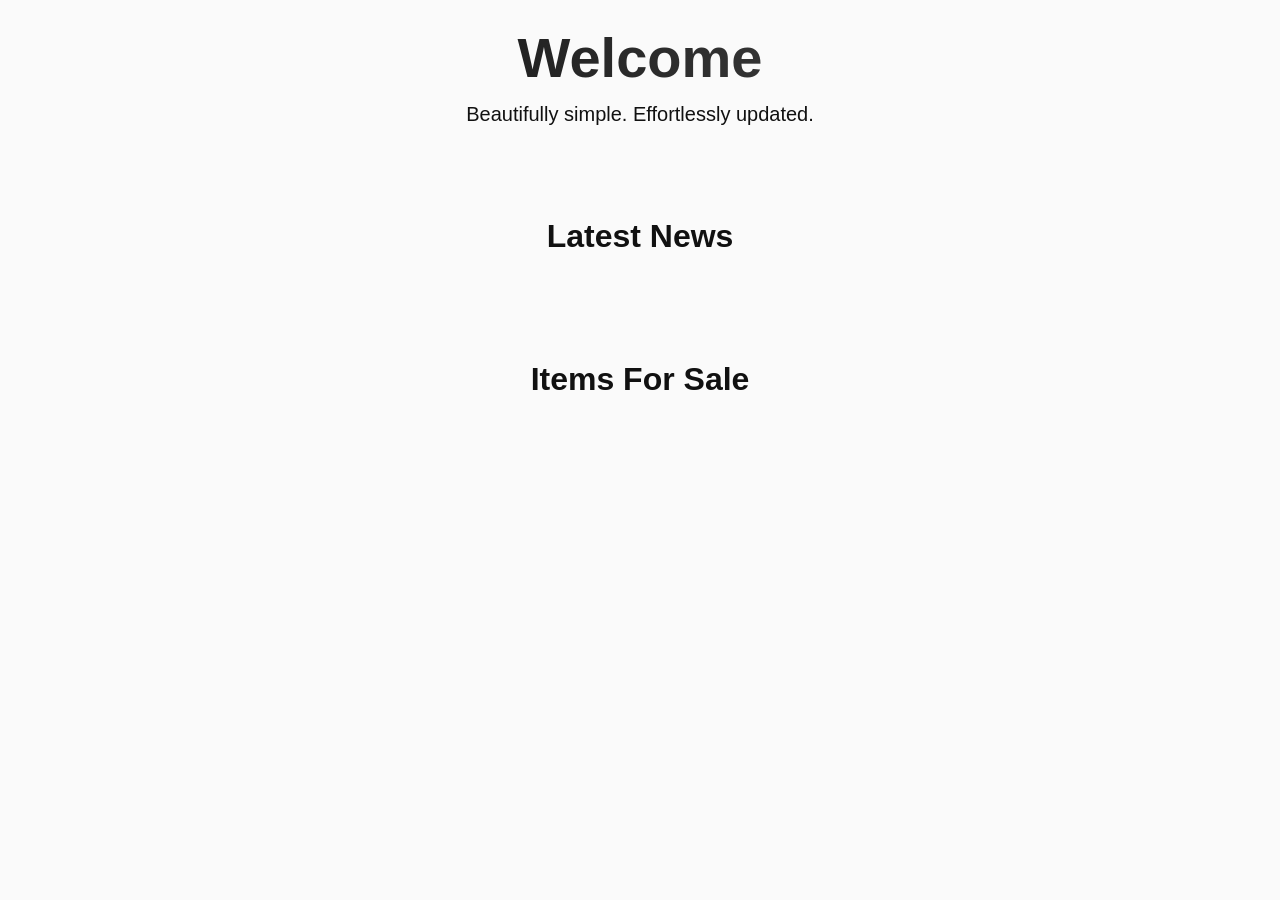
==== index.html @ d548ea39 "Add files via upload" ====
<!DOCTYPE html>
<html lang="en">
<head>
  <meta charset="UTF-8">
  <meta name="viewport" content="width=device-width, initial-scale=1">
  <title>Apple‑Esque Site</title>

  <link href="https://cdn.jsdelivr.net/npm/bootstrap@5.3.2/dist/css/bootstrap.min.css" rel="stylesheet">
  <link rel="stylesheet" href="assets/css/style.css">
</head>

<body>

<header class="py-4 text-center">
  <h1 class="gradient-text display-4 fw-bold">Welcome</h1>
  <p class="lead">Beautifully simple. Effortlessly updated.</p>
</header>

<section class="container py-5">
  <h2 class="section-title">Latest News</h2>
  <div id="news-container" class="row g-4"></div>
</section>

<section class="container py-5">
  <h2 class="section-title">Items For Sale</h2>
  <div id="sale-container" class="row g-4"></div>
</section>

<script src="assets/js/main.js"></script>
</body>
</html>
---- assets/css/style.css ----
@charset "utf-8";
/* CSS Document */

body {
  font-family: -apple-system, BlinkMacSystemFont, sans-serif;
  background: #fafafa;
  color: #111;
}

.gradient-text {
  background: linear-gradient(90deg, #000, #555);
  -webkit-background-clip: text;
  color: transparent;
}

.section-title {
  font-size: 2rem;
  font-weight: 600;
  margin-bottom: 2rem;
  text-align: center;
}

.card-apple {
  border-radius: 20px;
  background: #fff;
  padding: 1.5rem;
  box-shadow: 0 20px 40px rgba(0,0,0,0.05);
  transition: transform .3s ease;
}

.card-apple:hover {
  transform: translateY(-6px);
}
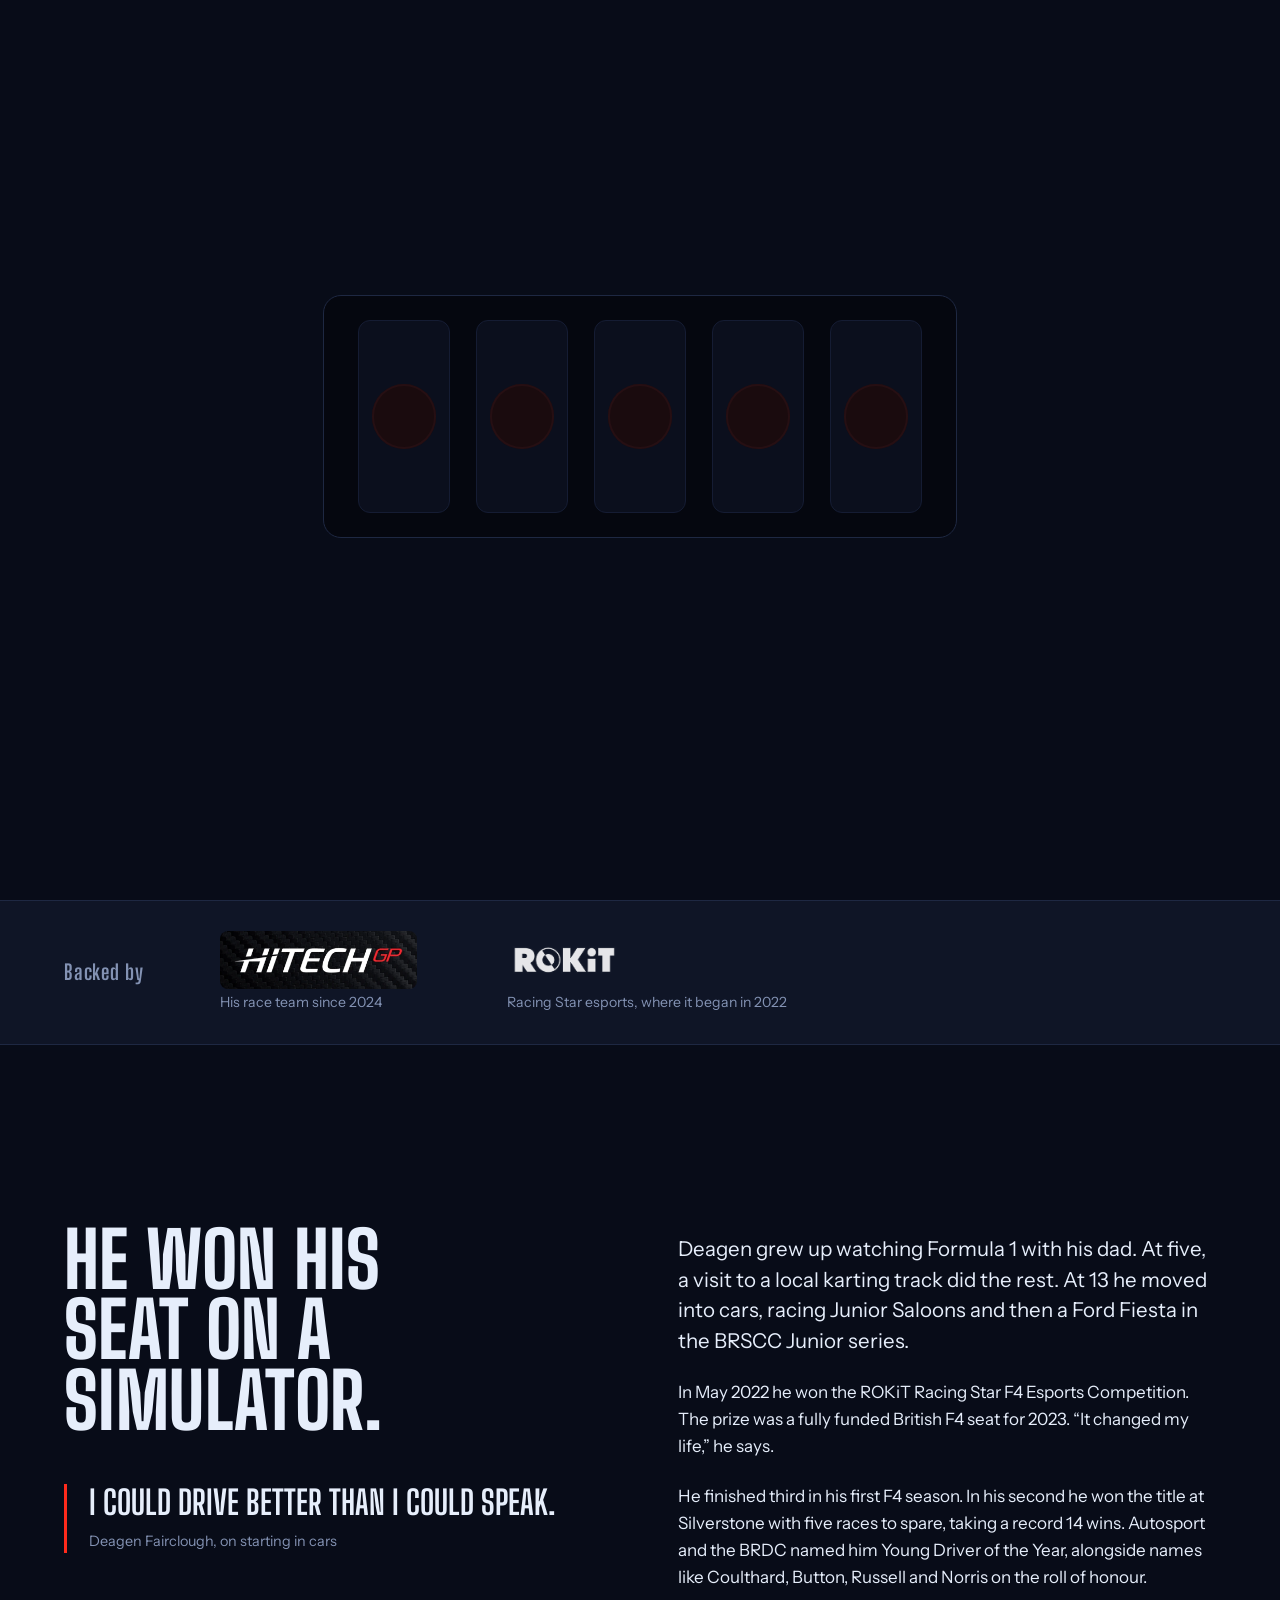
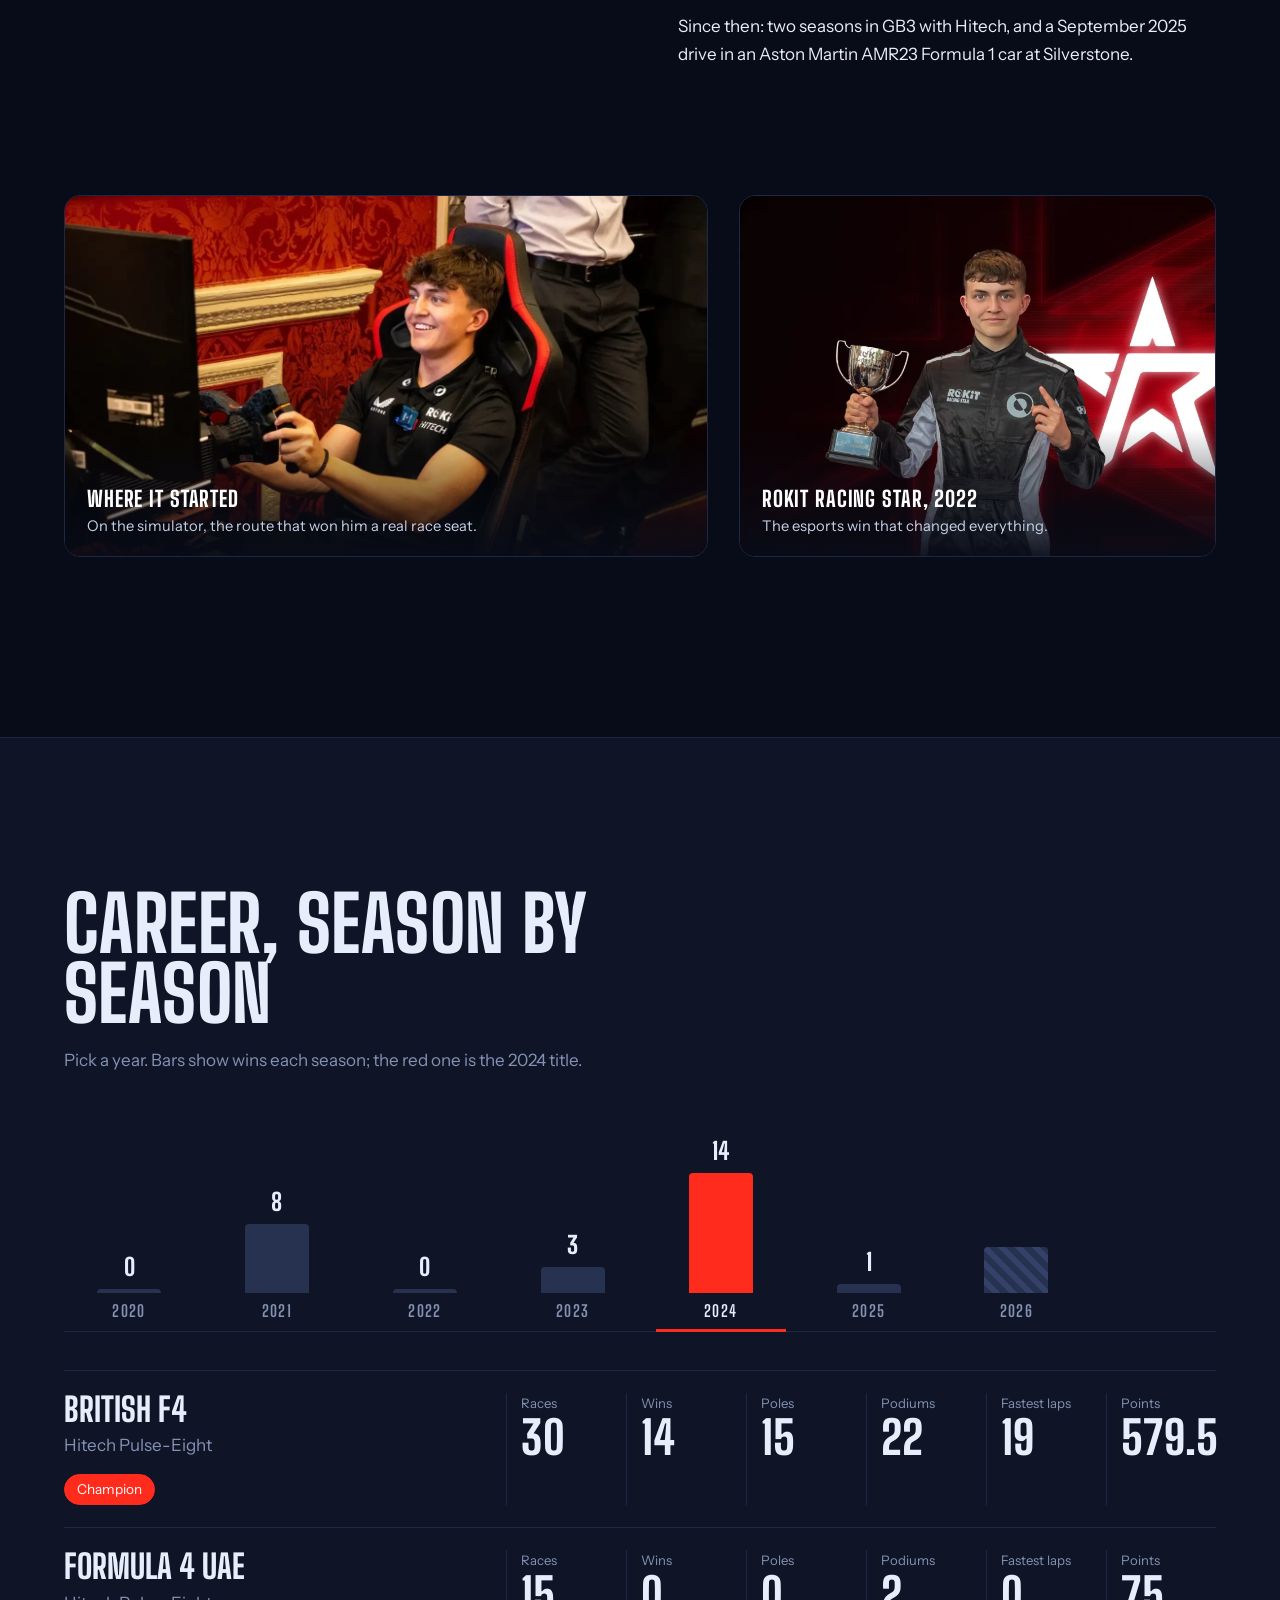
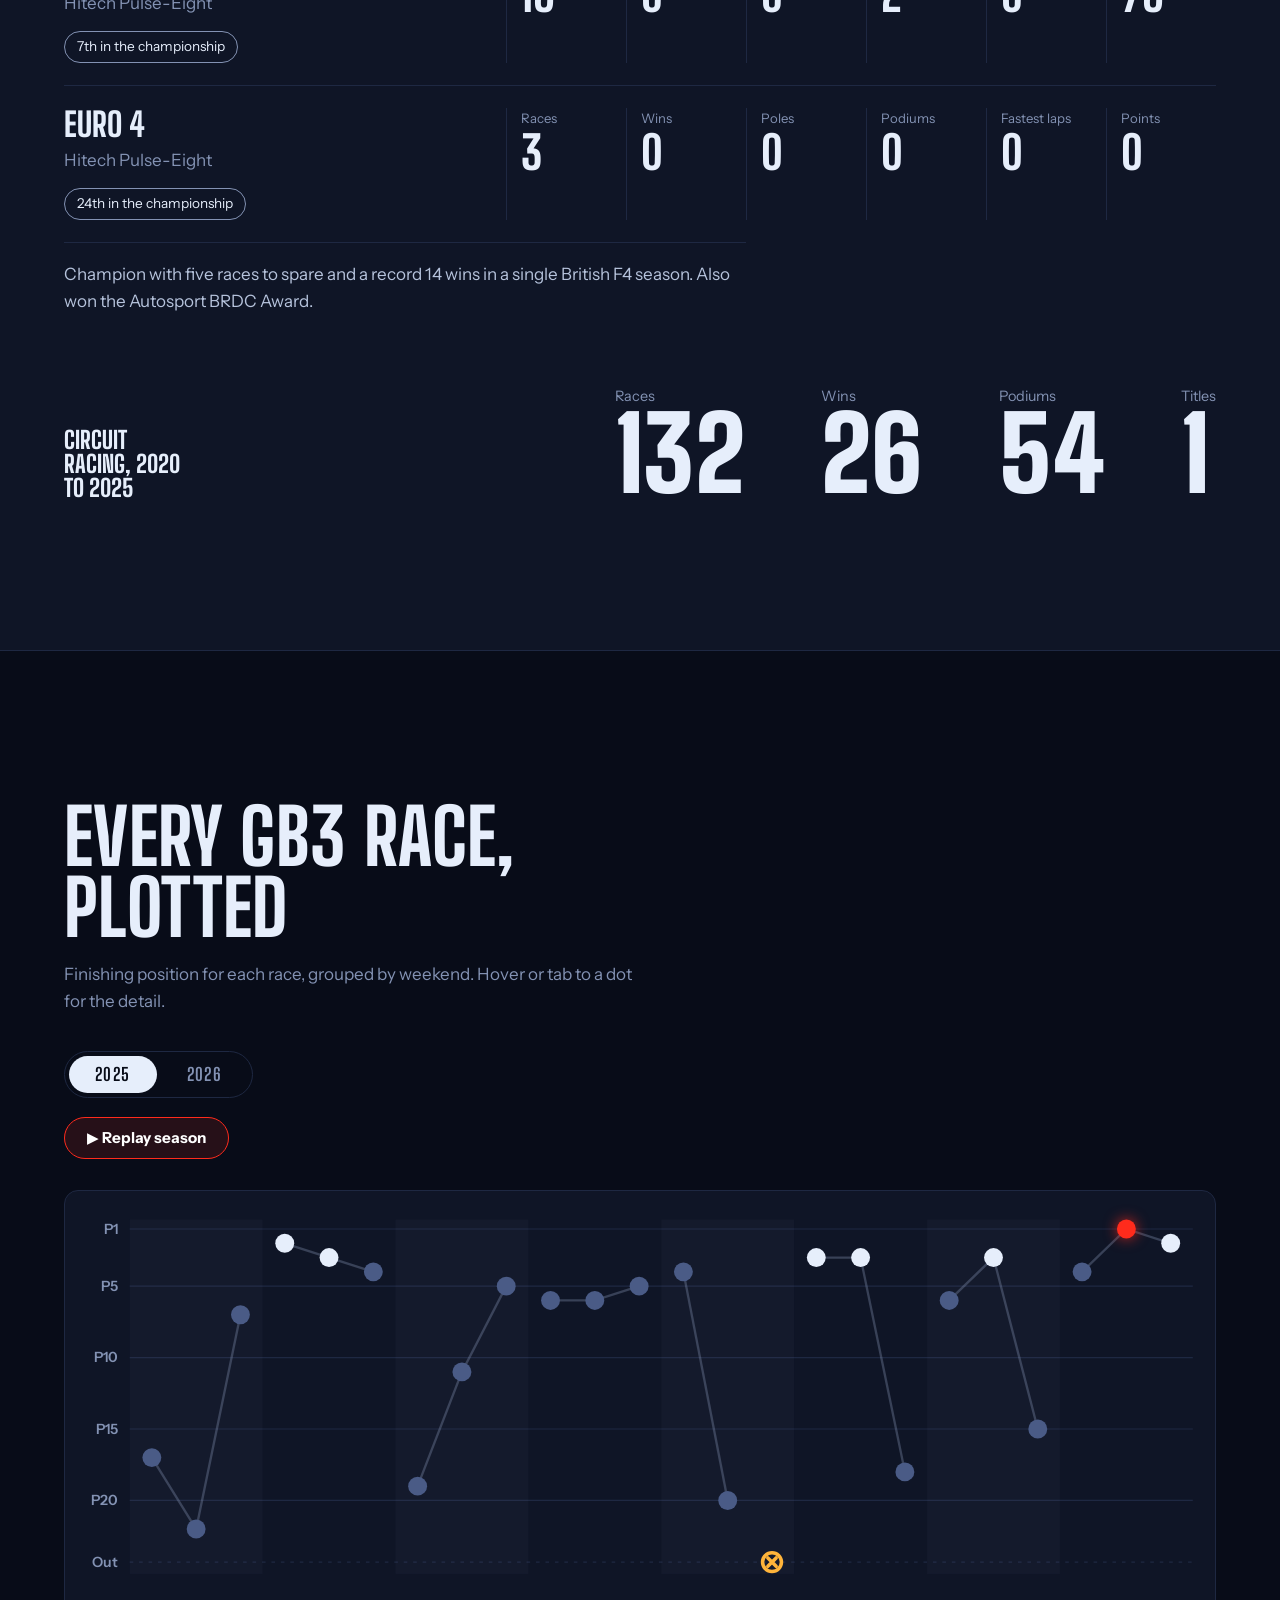
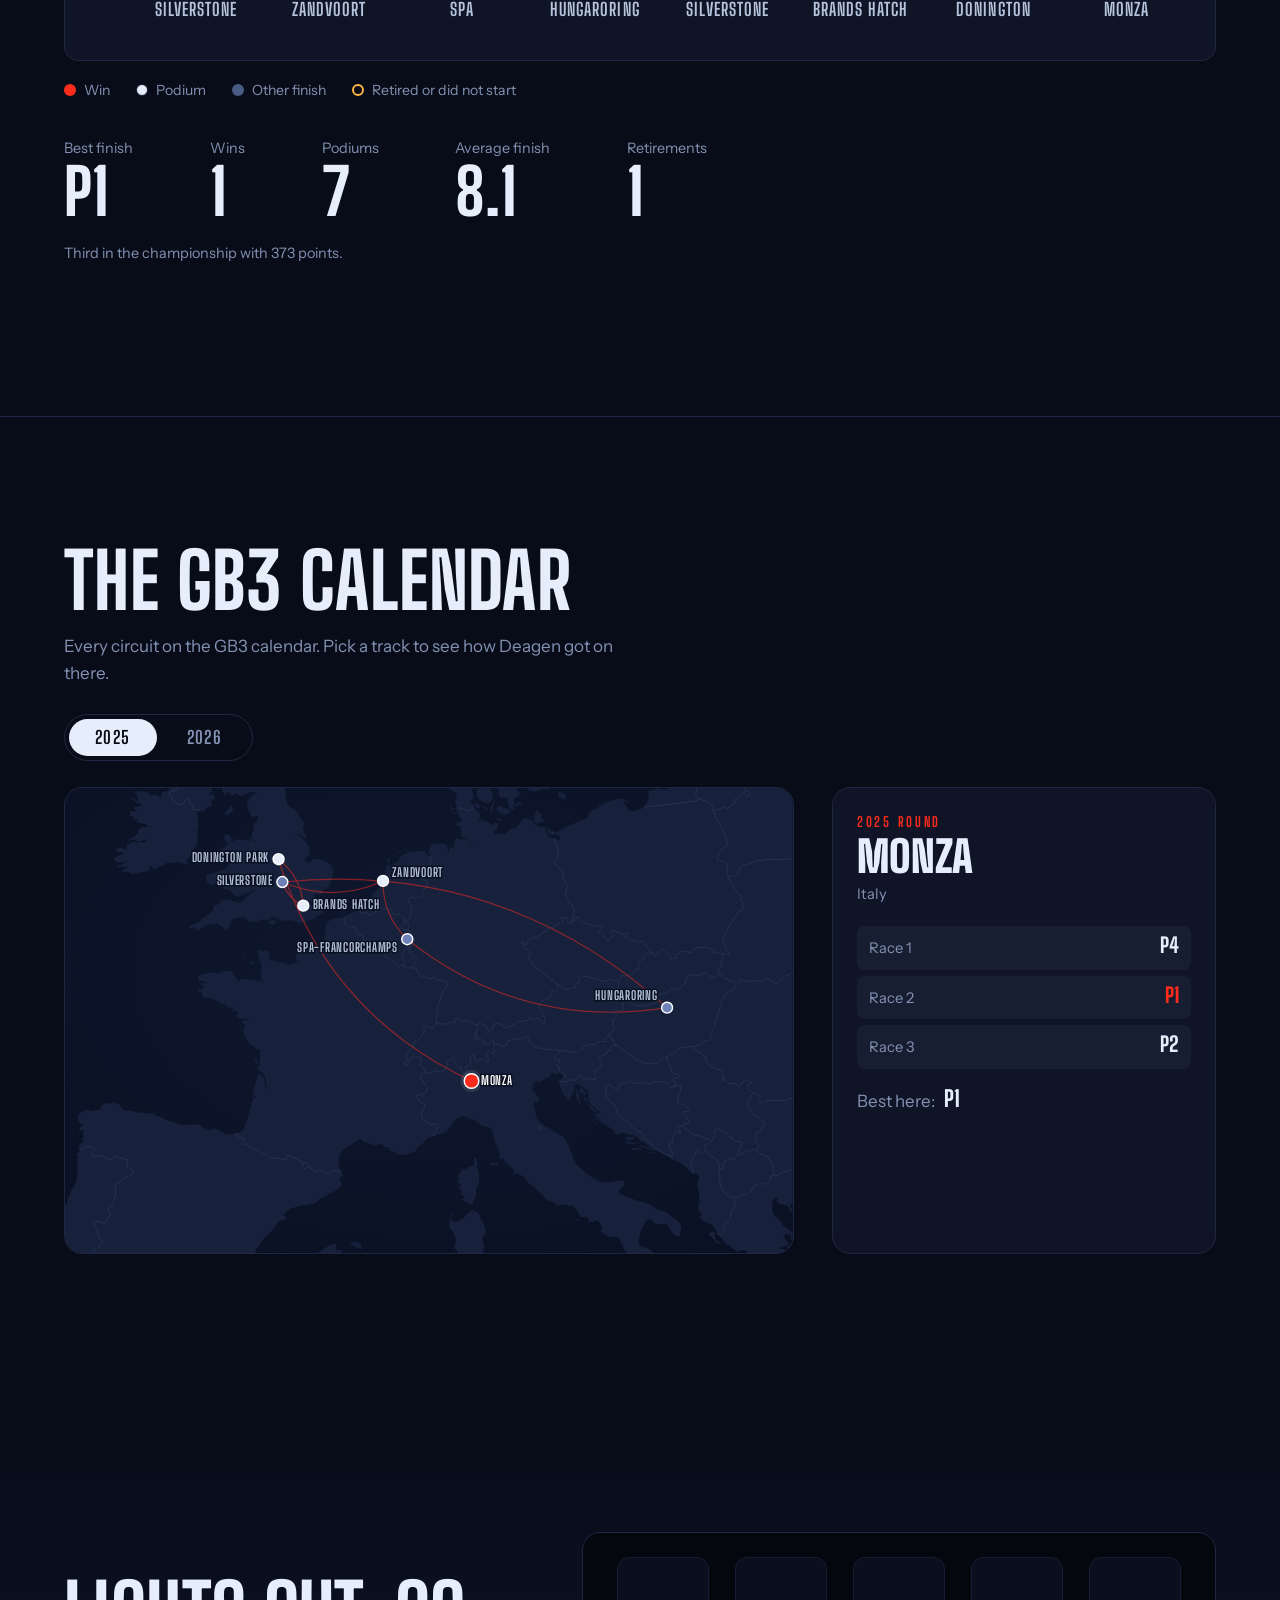
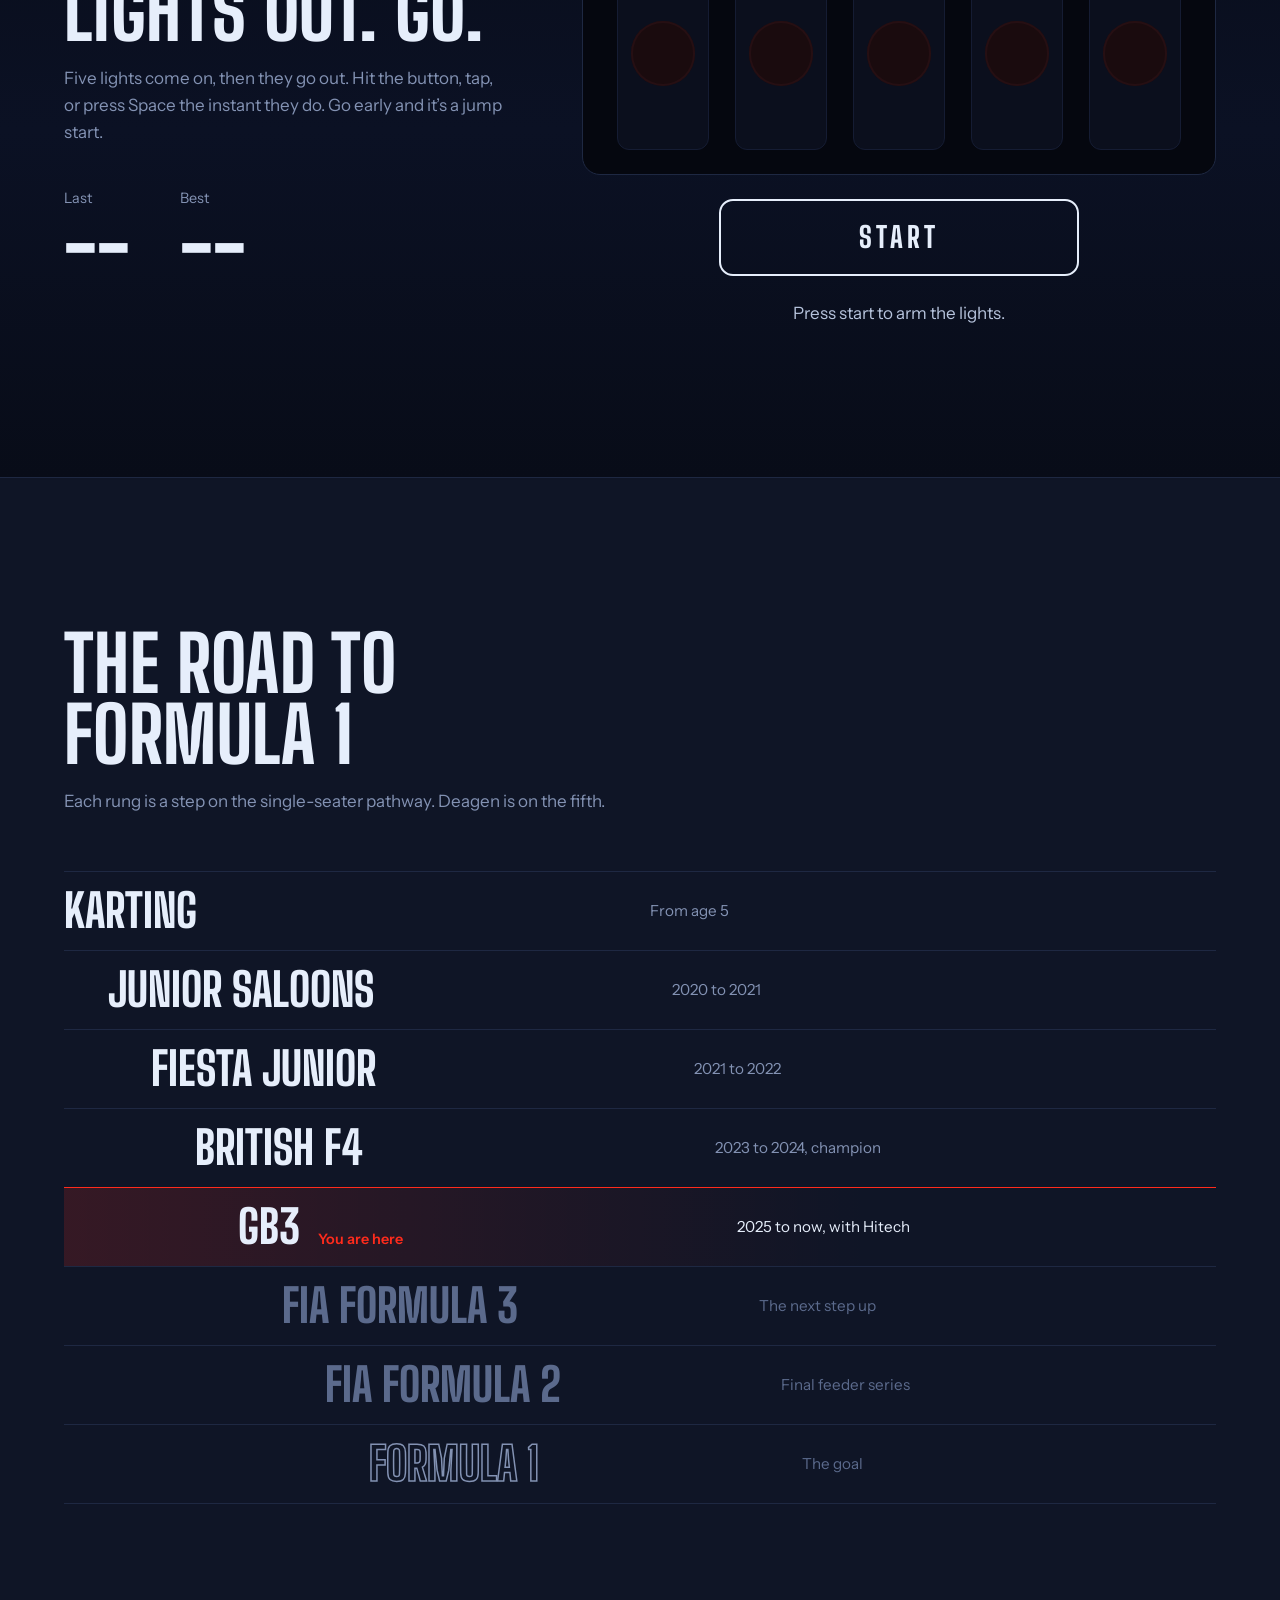
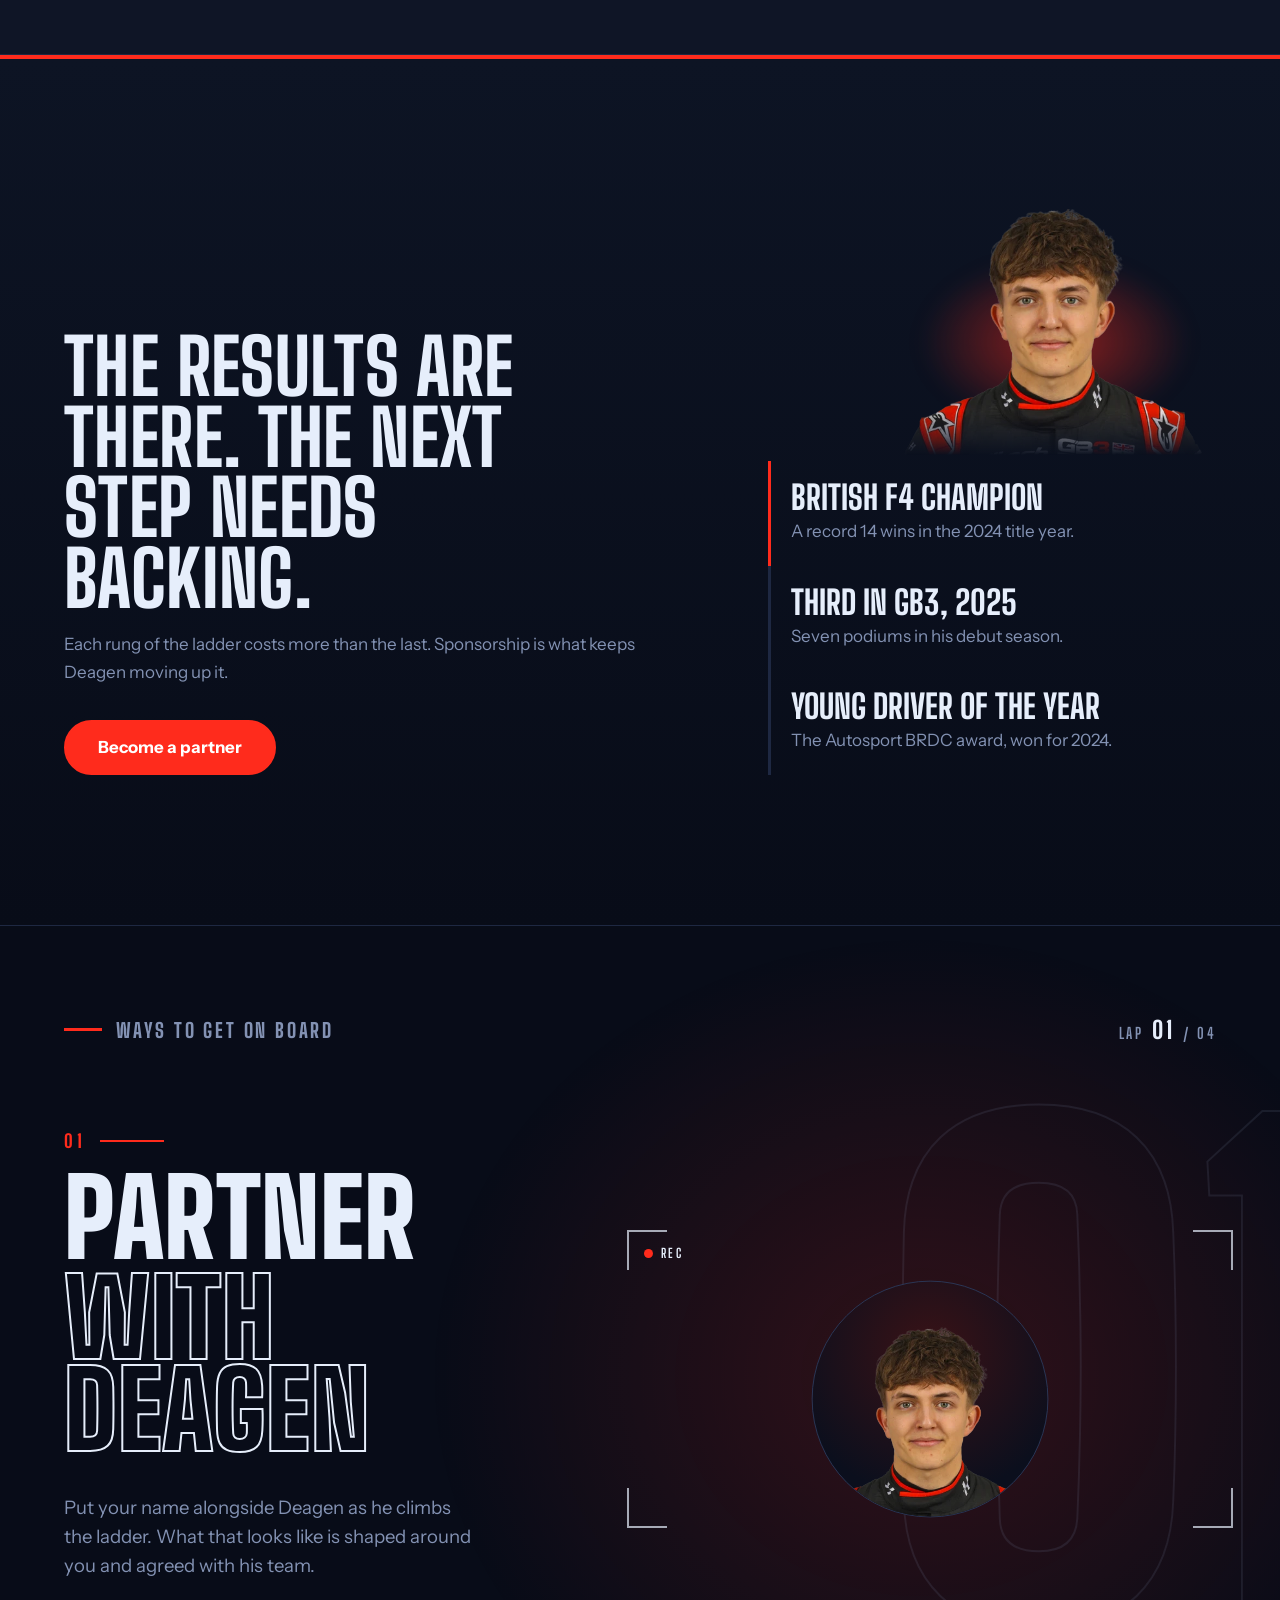
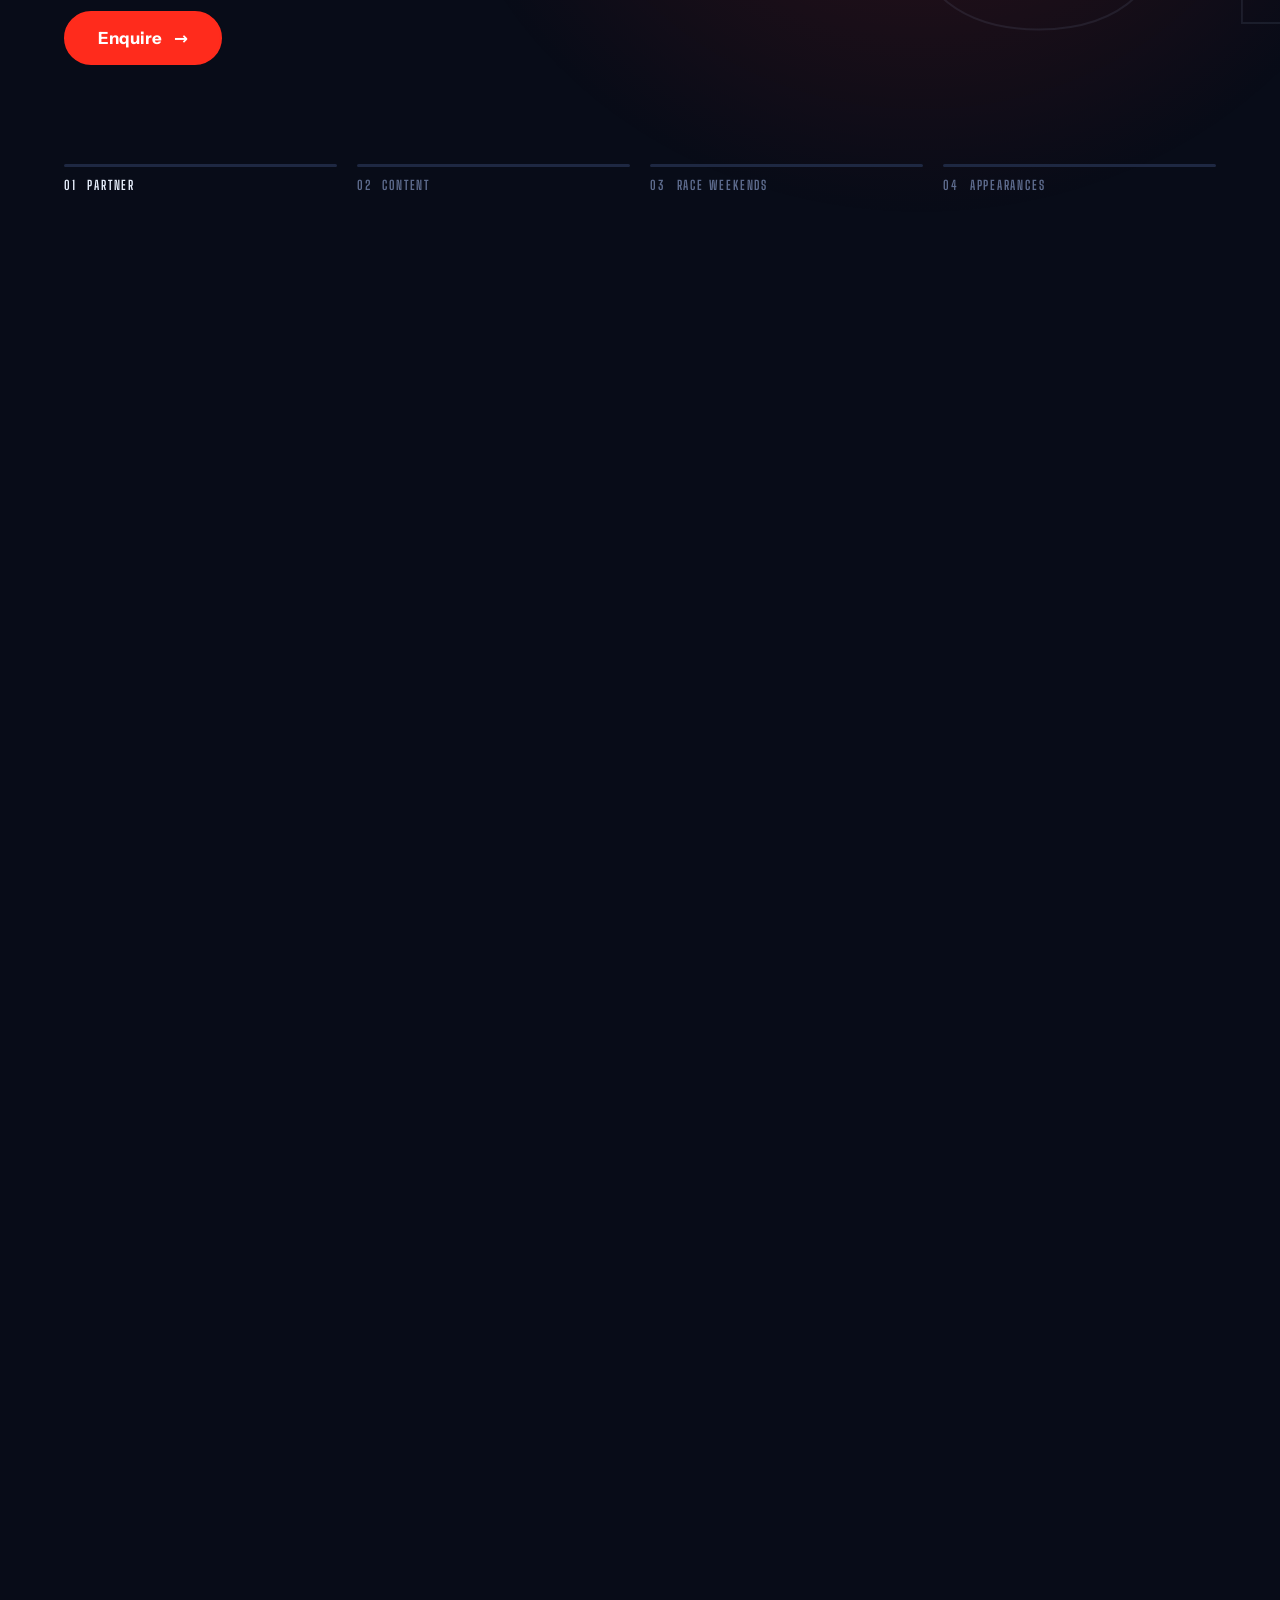
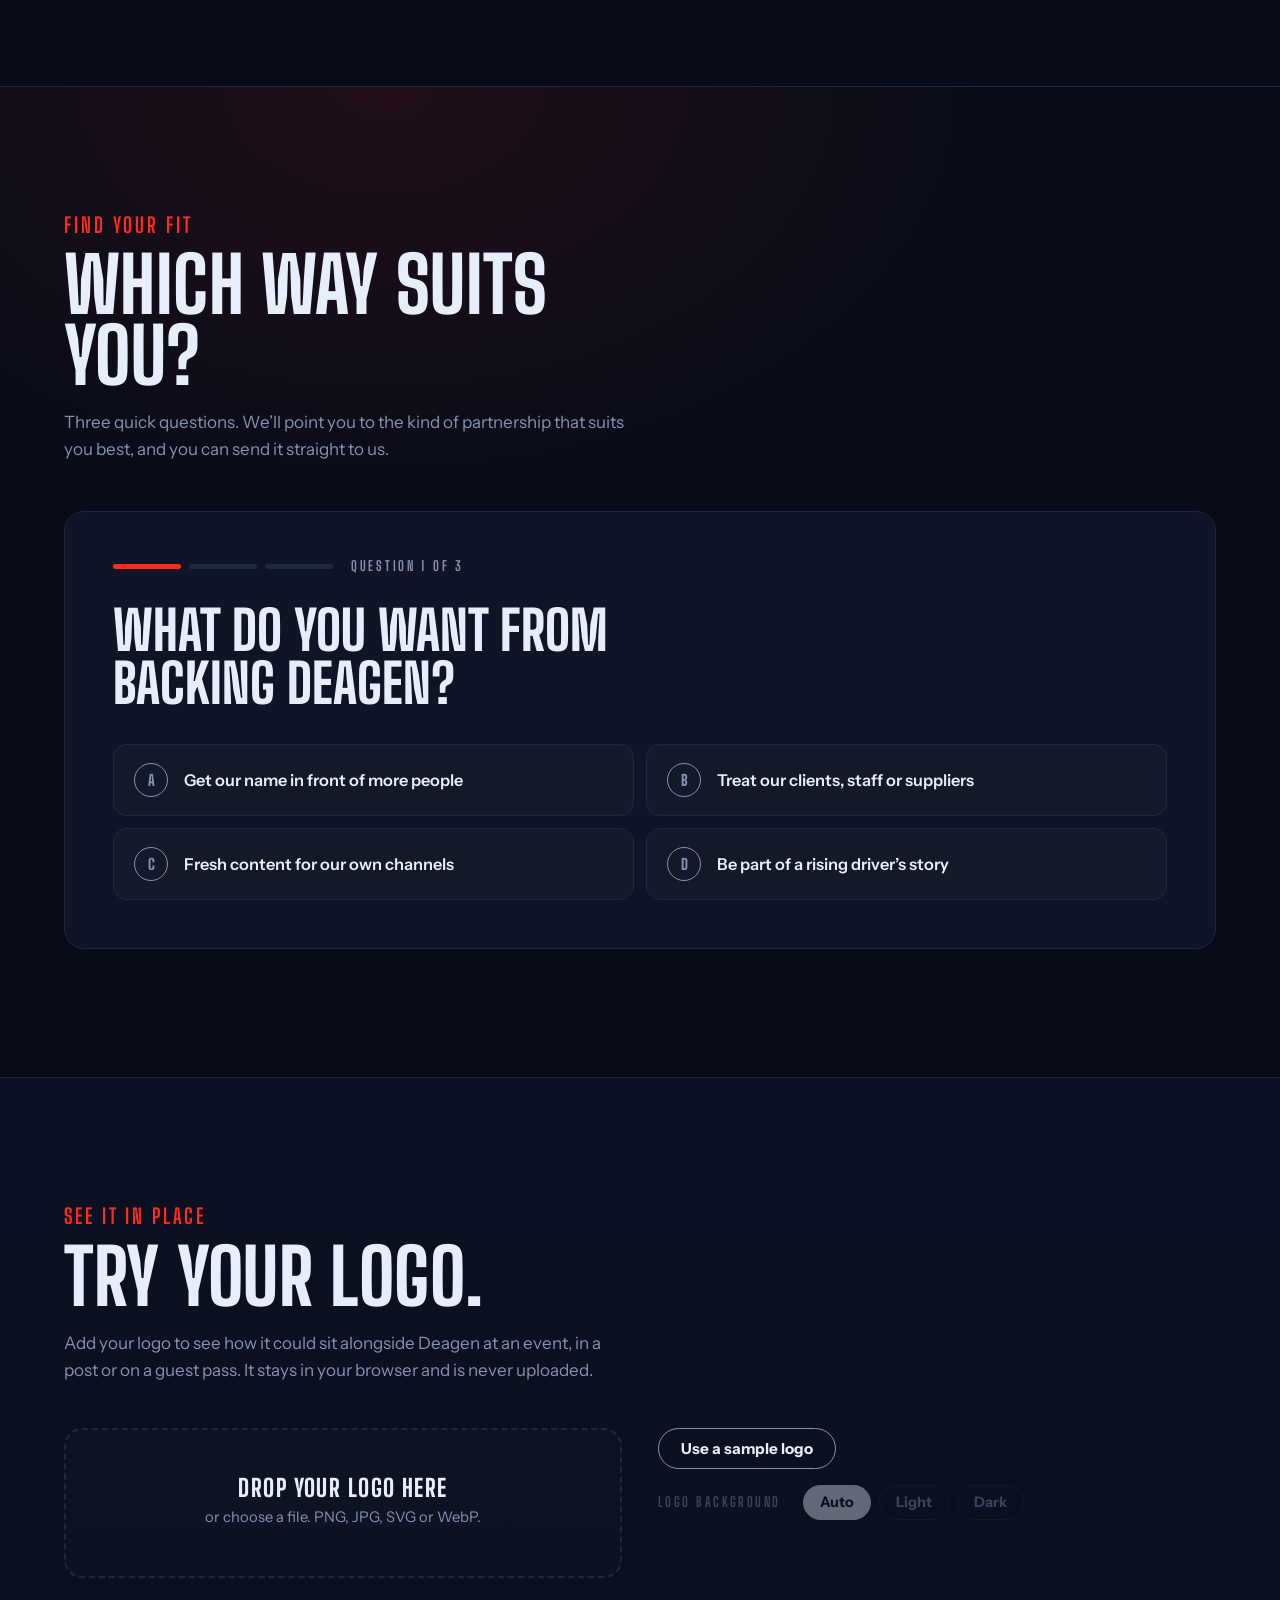
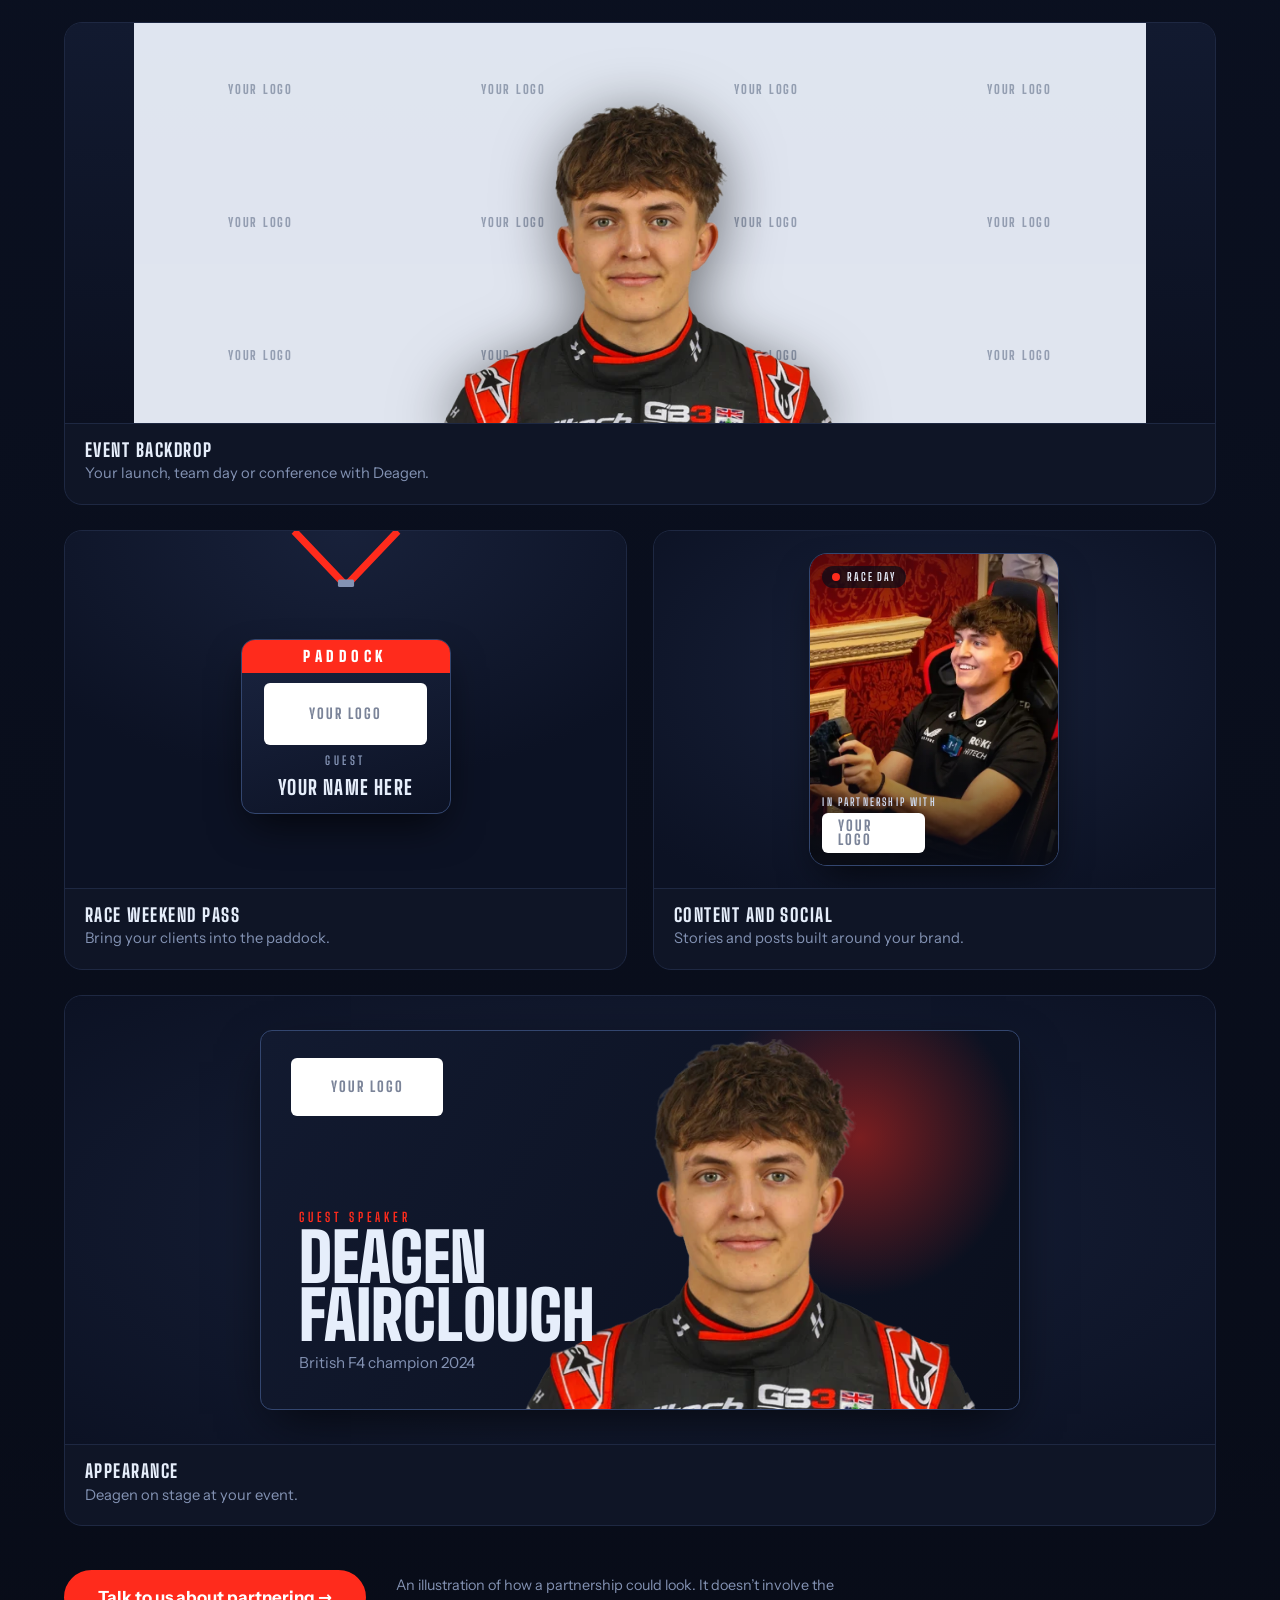
==== commit a0b54933: "Add files via upload" ====
--- a/index.html
+++ b/index.html
@@ -1,31 +1,553 @@
-<!DOCTYPE html>
-<html lang="en">
-<head>
-  <meta charset="UTF-8">
-  <meta name="viewport" content="width=device-width, initial-scale=1">
-  <title>Apple‑Esque Site</title>
-
-  <link href="https://cdn.jsdelivr.net/npm/bootstrap@5.3.2/dist/css/bootstrap.min.css" rel="stylesheet">
-  <link rel="stylesheet" href="assets/css/style.css">
-</head>
-
-<body>
-
-<header class="py-4 text-center">
-  <h1 class="gradient-text display-4 fw-bold">Welcome</h1>
-  <p class="lead">Beautifully simple. Effortlessly updated.</p>
-</header>
-
-<section class="container py-5">
-  <h2 class="section-title">Latest News</h2>
-  <div id="news-container" class="row g-4"></div>
-</section>
-
-<section class="container py-5">
-  <h2 class="section-title">Items For Sale</h2>
-  <div id="sale-container" class="row g-4"></div>
-</section>
-
-<script src="assets/js/main.js"></script>
-</body>
-</html>+<!doctype html>
+<html lang="en-GB">
+<head>
+<meta charset="utf-8">
+<meta name="viewport" content="width=device-width, initial-scale=1">
+<title>Deagen Fairclough | British F4 Champion, GB3 Driver</title>
+<meta name="description" content="Deagen Fairclough: sim racer turned 2024 British F4 champion, now racing in the GB3 Championship with Hitech. Career history, race-by-race results and the road to Formula 1.">
+<meta name="theme-color" content="#080C18">
+<link rel="preload" href="fonts/bigshoulders.woff2" as="font" type="font/woff2" crossorigin>
+<link rel="preload" href="fonts/instrumentsans.woff2" as="font" type="font/woff2" crossorigin>
+<link rel="stylesheet" href="style.css">
+<link rel="icon" href="data:image/svg+xml,%3Csvg xmlns='http://www.w3.org/2000/svg' viewBox='0 0 64 64'%3E%3Crect width='64' height='64' rx='12' fill='%23080C18'/%3E%3Ctext x='32' y='50' font-size='48' font-weight='800' text-anchor='middle' fill='%23FF2B1C' font-family='Arial Narrow,Arial,sans-serif'%3E6%3C/text%3E%3C/svg%3E">
+</head>
+<body>
+
+<!-- INTRO: start gantry -->
+<div id="intro" role="dialog" aria-label="Intro: race start lights">
+  <div class="gantry" aria-hidden="true">
+    <span class="pod"><i></i></span><span class="pod"><i></i></span><span class="pod"><i></i></span><span class="pod"><i></i></span><span class="pod"><i></i></span>
+  </div>
+  <p id="introText" class="intro-text">Formation lap complete</p>
+  <div class="flash" aria-hidden="true"></div>
+  <div class="streaks" id="streaks" aria-hidden="true"></div>
+  <div class="launch-six" aria-hidden="true">GO</div>
+  <button id="skipIntro" class="skip" type="button">Skip intro</button>
+</div>
+
+<header class="nav" id="nav">
+  <a class="brand" href="#top" aria-label="Deagen Fairclough, home"><span class="brand-num">6</span><span class="brand-name">Deagen Fairclough</span></a>
+  <nav aria-label="Main">
+    <a href="#story">Story</a>
+    <a href="#career">Career</a>
+    <a href="#telemetry">Results</a>
+    <a href="#launch">Test your reactions</a>
+    <a href="#ladder">Road to F1</a>
+    <a href="#watch">Watch</a>
+    <a class="nav-cta" href="#partner">Back Deagen</a>
+  </nav>
+</header>
+
+<main id="top">
+
+<!-- HERO -->
+<section class="hero" id="hero">
+  <div class="hero-six" aria-hidden="true">6</div>
+
+  <div class="hero-track" id="heroTrack" aria-hidden="true">
+    <svg viewBox="0 0 1000 620" preserveAspectRatio="xMidYMid meet">
+      <defs>
+        <filter id="glow" x="-50%" y="-50%" width="200%" height="200%">
+          <feGaussianBlur stdDeviation="5" result="b"/>
+          <feMerge><feMergeNode in="b"/><feMergeNode in="SourceGraphic"/></feMerge>
+        </filter>
+      <pattern id="chk" width="16" height="16" patternUnits="userSpaceOnUse"><rect width="16" height="16" fill="#0b0f1c"/><rect width="8" height="8" fill="#fff"/><rect x="8" y="8" width="8" height="8" fill="#fff"/></pattern>
+      </defs>
+      <path id="trackBase" class="track-base" pathLength="1000" d="M150 440 C125 345 190 268 305 256 L520 238 C604 231 646 192 706 152 C768 110 866 124 884 196 C902 266 842 304 784 334 C724 364 744 424 804 446 C864 468 884 528 802 548 C702 572 500 548 382 528 C282 510 168 526 150 440 Z"/>
+      </svg>
+    <div class="sectors" aria-hidden="true">
+      <span class="sector" data-s="0"></span><span class="sector" data-s="1"></span><span class="sector" data-s="2"></span>
+      <span class="lapcount" id="lapText">Lap <b id="lapNo">1</b>/3</span>
+      <ol class="tower" id="tower"><li class="t-d" data-p="1"><i></i><span class="tf"></span><span class="tn">Fairclough</span></li><li class="t-r" data-p="2"><i></i><span class="tf"></span><span class="tn">Rival</span></li><li class="t-t" data-p="3"><i></i><span class="tf"></span><span class="tn">Challenger</span></li></ol>
+    </div>
+  </div>
+
+  <div class="hero-track race-top" id="raceLayer" aria-hidden="true">
+    <svg viewBox="0 0 1000 620" preserveAspectRatio="xMidYMid meet">
+      <path id="trackTrail" class="track-trail" pathLength="1000" filter="url(#glow)" d="M150 440 C125 345 190 268 305 256 L520 238 C604 231 646 192 706 152 C768 110 866 124 884 196 C902 266 842 304 784 334 C724 364 744 424 804 446 C864 468 884 528 802 548 C702 572 500 548 382 528 C282 510 168 526 150 440 Z"/>
+      <line class="finish-line" x1="262" y1="238" x2="262" y2="274"/>
+      <path id="trackTrailR" class="track-trail rival" pathLength="1000" filter="url(#glow)" d="M150 440 C125 345 190 268 305 256 L520 238 C604 231 646 192 706 152 C768 110 866 124 884 196 C902 266 842 304 784 334 C724 364 744 424 804 446 C864 468 884 528 802 548 C702 572 500 548 382 528 C282 510 168 526 150 440 Z"/>
+      <path id="trackTrailT" class="track-trail third" pathLength="1000" filter="url(#glow)" d="M150 440 C125 345 190 268 305 256 L520 238 C604 231 646 192 706 152 C768 110 866 124 884 196 C902 266 842 304 784 334 C724 364 744 424 804 446 C864 468 884 528 802 548 C702 572 500 548 382 528 C282 510 168 526 150 440 Z"/>
+      <g id="flag" class="flag" aria-hidden="true"><line x1="262" y1="238" x2="262" y2="150" stroke="#E6EEFB" stroke-width="3" stroke-linecap="round"/><g class="cloth"><rect x="264" y="150" width="84" height="52" fill="url(#chk)" stroke="#E6EEFB" stroke-width="1.5"/></g></g>
+      <g id="carT" filter="url(#glow)"><circle r="9" fill="#FFB43A" opacity=".35"/><circle r="5" fill="#fff"/></g>
+      <g id="carR" filter="url(#glow)"><circle r="9" fill="#3FA9FF" opacity=".35"/><circle r="5" fill="#fff"/></g>
+      <g id="car" filter="url(#glow)"><circle r="9" fill="#FF2B1C" opacity=".35"/><circle r="5" fill="#fff"/></g>
+    </svg>
+  </div>
+
+  <div class="laptime" id="lapTime" aria-hidden="true">
+    <div class="lt-top"><span>Lap time</span><em>Sim</em></div>
+    <b class="lt-now" id="ltNow">0:00.000</b>
+    <div class="lt-row"><span>Last <b id="ltLast">-</b></span><span class="lt-best">Best <b id="ltBest">-</b></span></div>
+    <i class="lt-tag" id="ltTag"></i>
+  </div>
+
+  <div class="winner" id="winner" role="status" aria-live="polite">
+    <span class="w-flag" aria-hidden="true"></span>
+    <div><small>Winner</small><b>Fairclough</b><em class="w-fl" id="wFl"></em></div>
+    <button type="button" id="raceAgain">Race again</button>
+  </div>
+
+  <div class="hero-copy">
+    <p class="hero-kicker"><span class="rise"><span>British F4 champion 2024</span></span></p>
+    <h1 class="hero-name">
+      <span class="rise"><span>Deagen</span></span>
+      <span class="rise"><span>Fairclough</span></span>
+    </h1>
+    <p class="hero-sub"><span class="rise"><span>Won his first race seat on a simulator. Now racing GB3 for Hitech, with Formula 1 in his sights.</span></span></p>
+    <p class="hero-cta"><a class="btn" href="#partner">Back Deagen’s next step</a></p>
+  </div>
+
+  <aside class="hero-next" aria-label="Next race">
+    <p class="next-title">GB3 season finale</p>
+    <p class="next-place">Circuit de Barcelona-Catalunya</p>
+    <div class="countdown" id="countdown" role="timer" aria-live="off">
+      <div><b id="cdD">--</b><span>days</span></div>
+      <div><b id="cdH">--</b><span>hrs</span></div>
+      <div><b id="cdM">--</b><span>min</span></div>
+      <div><b id="cdS">--</b><span>sec</span></div>
+    </div>
+  </aside>
+
+  <a class="scroll-cue" href="#story" aria-label="Scroll to story"><span></span></a>
+</section>
+
+<!-- BACKERS -->
+<section class="backers" aria-label="Backed by">
+  <div class="wrap backers-in">
+    <p class="backers-lead">Backed by</p>
+    <ul class="backers-list">
+      <li><img class="logo logo-hitech" src="assets/img/hitech.webp" alt="Hitech GP" width="760" height="224" loading="lazy"><span>His race team since 2024</span></li>
+      <li><img class="logo logo-rokit" src="assets/img/rockit.jpg" alt="ROKiT" width="559" height="194" loading="lazy"><span>Racing Star esports, where it began in 2022</span></li>
+    </ul>
+  </div>
+</section>
+
+<!-- STORY -->
+<section class="story wrap" id="story">
+  <div class="story-head">
+    <h2>He won his seat on a simulator.</h2>
+    <blockquote class="pull">
+      <p>I could drive better than I could speak.</p>
+      <cite>Deagen Fairclough, on starting in cars</cite>
+    </blockquote>
+  </div>
+  <div class="story-body">
+    <p>Deagen grew up watching Formula 1 with his dad. At five, a visit to a local karting track did the rest. At 13 he moved into cars, racing Junior Saloons and then a Ford Fiesta in the BRSCC Junior series.</p>
+    <p>In May 2022 he won the ROKiT Racing Star F4 Esports Competition. The prize was a fully funded British F4 seat for 2023. “It changed my life,” he says.</p>
+    <p>He finished third in his first F4 season. In his second he won the title at Silverstone with five races to spare, taking a record 14 wins. Autosport and the BRDC named him Young Driver of the Year, alongside names like Coulthard, Button, Russell and Norris on the roll of honour.</p>
+    <p>Since then: two seasons in GB3 with Hitech, and a September 2025 drive in an Aston Martin AMR23 Formula 1 car at Silverstone.</p>
+  </div>
+  <div class="story-photos">
+    <figure class="ph ph-sim"><img src="assets/img/sim-story.webp" alt="Deagen smiling at the wheel of a racing simulator" width="1320" height="742" loading="lazy"><figcaption><b>Where it started</b>On the simulator, the route that won him a real race seat.</figcaption></figure>
+    <figure class="ph ph-trophy"><img src="assets/img/trophy-rokit.webp" alt="Deagen holding a trophy in a ROKiT Racing Star race suit" width="1024" height="640" loading="lazy"><figcaption><b>ROKiT Racing Star, 2022</b>The esports win that changed everything.</figcaption></figure>
+  </div>
+</section>
+
+<!-- CAREER -->
+<section class="career" id="career">
+  <div class="wrap">
+    <h2>Career, season by season</h2>
+    <p class="lede">Pick a year. Bars show wins each season; the red one is the 2024 title.</p>
+
+    <div class="scrub" id="scrub" role="group" aria-label="Choose a season"></div>
+
+    <div class="season" id="season" aria-live="polite"></div>
+
+    <div class="totals" id="totals">
+      <p class="totals-title">Circuit racing, 2020 to 2025</p>
+      <dl>
+        <div><dt>Races</dt><dd data-count="races">0</dd></div>
+        <div><dt>Wins</dt><dd data-count="wins">0</dd></div>
+        <div><dt>Podiums</dt><dd data-count="pod">0</dd></div>
+        <div><dt>Titles</dt><dd data-count="titles">0</dd></div>
+      </dl>
+    </div>
+  </div>
+</section>
+
+<!-- TELEMETRY -->
+<section class="telemetry" id="telemetry">
+  <div class="wrap">
+    <h2>Every GB3 race, plotted</h2>
+    <p class="lede">Finishing position for each race, grouped by weekend. Hover or tab to a dot for the detail.</p>
+
+    <div class="tabs" role="tablist" aria-label="GB3 season">
+      <button role="tab" id="tab2025" aria-selected="true" data-year="2025">2025</button>
+      <button role="tab" id="tab2026" aria-selected="false" data-year="2026">2026</button>
+    </div>
+    <div class="replay-row">
+      <button type="button" class="replay" id="replayBtn" aria-pressed="false">&#9654; Replay season</button>
+      <div class="ticker" id="ticker" aria-live="polite"></div>
+    </div>
+
+    <div class="chart-wrap">
+      <div class="chart-scroll"><div id="chart" class="chart"></div></div>
+      <div class="tip" id="tip" role="status"></div>
+    </div>
+
+    <ul class="legend" aria-label="Chart key">
+      <li><i class="k win"></i>Win</li>
+      <li><i class="k pod"></i>Podium</li>
+      <li><i class="k pts"></i>Other finish</li>
+      <li><i class="k dnf"></i>Retired or did not start</li>
+    </ul>
+
+    <dl class="readout" id="readout"></dl>
+    <p class="note" id="chartNote"></p>
+  </div>
+</section>
+
+<!-- TRACK MAP -->
+<section class="tmap" id="map">
+  <div class="wrap">
+    <h2>The GB3 calendar</h2>
+    <p class="lede">Every circuit on the GB3 calendar. Pick a track to see how Deagen got on there.</p>
+    <div class="tabs2 tmap-tabs" role="tablist" aria-label="Season for map">
+      <button role="tab" aria-selected="true" data-my="2025">2025</button>
+      <button role="tab" aria-selected="false" data-my="2026">2026</button>
+    </div>
+    <div class="tmap-chips" id="mChips" role="group" aria-label="Circuits"></div>
+    <div class="tmap-grid">
+      <div class="tmap-stage">
+        <svg id="tmapSvg" viewBox="0 0 1000 640" role="group" aria-label="Map of the GB3 circuits across Europe">
+          <path class="m-land" d="M1000,630.8L999.9,630.8L996.1,630.4L993.5,632.3L991.7,632.3L991.2,631.5L994.5,628.9L998.8,624.5L1000,623.8L1000,630.8ZM620.3,0L620,1.9L621.5,3.9L624.1,4.9L625,9L623,11.1L617.7,13.4L617.4,18.2L617.7,22L617.8,24.8L617.6,28.6L613.3,30.5L610.1,24.9L610,22.5L609,19.9L608.8,17.6L607.6,13.9L603.4,13.1L601.8,13.1L599.5,13.8L599,13.6L596.1,8.6L596.3,3L594.8,0.2L594.7,0L620.3,0ZM584.6,0L585.9,4.2L588,9.2L587.2,11.4L587.9,14L587.4,17L583.8,20.3L579.6,20.6L575.1,19.2L568.9,16.2L568.3,14.6L567.5,13.7L565.7,8.5L565.6,2L568.6,1.1L570.9,0L584.6,0ZM346.4,640L346.4,639.6L360,630.7L363.8,628.8L371.9,626.7L373.1,627.2L372,628.7L372,629.3L373,630.1L372.7,631.2L371.6,632.2L371,634L371,634L374,635.6L377.2,634.6L378.9,635L380.5,635.7L380.7,638.4L379.7,640L346.4,640ZM539.4,640L539.4,639.5L539.7,636.7L538,634.3L535.3,633.6L535,631.1L535.3,628.6L536.7,627L537.1,624.9L537.2,618.2L535.2,615.9L534.5,612.2L533.5,609.9L531.7,607.5L529.7,605.6L528.4,603.8L528.1,598.9L528.8,594.8L529.4,593.1L530.1,593.3L532.1,595.4L533.8,595.8L537,596.3L540.2,595.6L544,593.7L547.7,591.5L553.1,584.9L556.3,583.6L558.1,581.8L558.6,579.5L560,578.9L561.7,581.1L563.8,581.3L567,583.1L568.3,584.9L569.6,587L570.7,587.9L571.9,588.4L572.2,588.9L571.2,589.4L570.1,591.9L570.8,592.6L572.6,593.9L572.6,593.9L574.2,596.5L577.9,607L578.3,609.3L577.6,611.7L576.8,613.3L573.5,618.7L574.1,623.2L575.4,625.9L575.7,628.9L575.1,632.7L574.6,640L539.4,640ZM566.5,516.1L565.9,522L566.4,523.8L567.5,525L568.1,526.3L569.3,542.1L569.1,543.4L565.5,549.8L564.8,551.7L564.7,559.6L564.1,561.7L562.8,563.9L560.6,570.7L558.6,573.7L553,570.1L549.7,568.6L548.1,566.8L547,565.6L547.7,564L549.2,562.4L549.4,561L545.9,559.6L544.2,558.6L544.2,557L545.4,554.3L544.8,552L542.9,552.2L541.3,551.8L541.1,550.7L542.2,549.2L543.7,547.3L543.6,545.2L541.8,544.3L540.2,542.5L539.5,540.2L540.8,538.6L542.8,537.5L541.3,535.1L540.3,535.1L539.5,534.6L540.1,533.4L541.6,531.7L543.8,526.7L546.8,524.4L552.2,522.8L553.7,522.1L554.9,520.4L556.4,519.2L558.1,519.3L559.8,519.9L560.8,520.7L561.6,519.9L562.3,517.7L561.8,515.8L561.9,510.6L562.8,507.6L564.4,507.4L565.8,509L565.8,510.4L566.3,513.9ZM302,0L303,9.2L304.9,19.8L305.9,22.8L307.5,25L316.3,30.7L318.1,32.4L321.3,37.2L324.3,42.3L327.1,46.2L330.3,49.4L328.4,50.8L327,53.1L327.6,56.4L328.6,59.6L331,64.9L333,70.5L332.1,69.6L331.2,69.1L329.8,69L328.6,68.7L326.3,66.7L324.2,64.4L319.6,64.7L317.1,64.1L314.9,63.9L319,65.5L323.5,66.2L332.7,76.3L335.6,81.9L336.9,89.2L335.2,92.3L332.8,94.1L330.6,96.3L328.4,98.8L333.7,103.2L334.9,103.2L336.3,102.8L337.6,101.6L340,98.6L341.1,97.5L344.7,97.4L347.6,97.9L350.5,98.9L353.2,98.9L358.3,100.8L360.8,102.3L367.2,108.5L368.3,111.7L368.7,115.7L368.4,120.1L367,124.1L365.3,127.6L364.1,132.3L363.5,134L362.6,135.2L358.6,138.6L356,139.9L355.1,139.2L354,139.2L353.9,140.1L354.8,142.1L354.7,144.4L352.4,145.9L350.1,146.4L346.5,145.1L341.1,147.8L344.7,149.8L345.2,151.6L344.1,154.5L341.7,155.7L339,156L336.4,155.9L334.1,156.5L331.9,157.7L334.6,157.2L336.4,158L337.3,160.7L338.2,161.5L343.3,163L346.4,163.3L352.6,163.2L355.5,163.6L356.5,164.1L356.3,166.2L355.4,171.4L354.5,172.3L346.1,176L344.1,178.9L343.4,180.7L338.7,180L336.3,181.6L332.3,182.6L329.2,183.7L326.1,185.2L323.6,185.4L313.5,182.3L307.1,181.8L298.4,182.7L296.3,182.1L293.3,180L290,178.5L286.3,177.5L283.1,175.5L284.8,178.8L279.8,181.2L277.6,181.5L275.5,181.1L270.8,181.4L266.6,180.4L267,182.6L267.9,184.6L266.9,185.2L265.9,185.3L258.1,182.9L256.9,183L255.8,184.1L253,183.1L250.4,180.6L247.6,178.7L244.6,177.6L242,177.5L231.3,179.3L228.7,182.4L227,187.1L224.9,191.1L221.9,194L219,194L216.6,191.3L211.9,188L210.3,186L209.8,185.8L209.1,186.4L207,186.8L204.9,186.5L201.5,186.7L195.5,187.8L193,188.8L187.5,191.8L186.3,192.6L183.9,196.1L181.1,196.3L179,193.5L176.3,192.1L173.2,192.5L171.1,193.4L170.5,192.2L170.8,190.1L173.5,187.8L179.7,186.9L185.6,182.7L188.6,180L189.8,178.4L191.3,177.5L192.9,177.4L194.1,175.6L202.4,169L203.3,167.3L204.1,164.2L205.2,161.3L211.2,160.2L214.9,154.1L215.7,153.8L223.8,153.8L229.7,154.8L235.4,156.9L238.3,157.5L241.4,157.4L244,156L248.9,150.3L251.5,147.8L254.5,145.7L257.3,143.2L262,138.4L259,139.9L255.4,142.3L253.4,143.8L247.2,144.6L244.5,146L239.4,149.2L238.6,149.5L232,147.5L227.7,141.8L224.9,139.2L223.6,138.7L222.1,139.1L219.1,139.3L216.1,138.8L218,136.6L220.3,135.6L215.9,134L214.7,133.1L213.5,131.3L210,130.4L208.2,130.6L204.9,132.3L200,133.8L195,129.7L194.2,128.1L194.6,125.4L194.2,123.1L192.8,122.2L195.2,119.7L197.9,118.3L203.3,117.2L211.9,114.2L216.5,113.1L221.1,110.5L223,108.8L224.7,106.3L226.3,103.2L228.5,100.8L226.9,99.9L226.5,97.8L227,95.8L228,94.1L227.8,91.7L226.9,89.1L227.3,87.3L227.9,85.4L224.8,85L221.6,85.2L218.6,86.1L215.6,87.5L213.2,87.5L213.4,86L214.8,84.3L217.9,82.1L221.2,80.3L222.5,78.8L223.6,76.9L225.3,75.6L229.6,73.2L237.3,70.9L238.4,70.9L241.2,71.7L244,71.7L246.6,70.8L249.2,70.9L254.1,75.2L253.3,69.5L255.9,68.6L258.7,74L259.9,74.7L262.8,74.4L261.8,73.4L260.6,73.1L259,72.2L258,70.4L256.3,65.1L256.9,62.2L258.8,59.4L261,56.7L259.7,56L258.6,54.8L258.8,51.9L259.5,49.5L262.8,47.7L264.2,44.4L265.1,40.8L264.8,39L261.8,38.9L260.3,39.4L258.8,40.3L257.5,40.1L254.4,35.4L252.8,32L250,25L250.1,21L254.3,13.1L259.7,8.3L265.3,7.2L264.3,6.7L256.2,5.5L253.3,5.8L250.5,7.6L249,8L247.5,8L245.9,8.9L244.4,10.3L242.9,11L240.2,10.3L238.8,10.5L238,9.4L237.5,7.8L236.4,7.3L235.2,7.6L232.5,9.1L229.8,9.9L227,8.2L223.4,5.2L222.5,5.9L221.2,7.9L220.2,11.1L217.9,7.8L216.1,3.5L215.7,1L215.9,0L302,0ZM200.7,0L202.4,2.8L202.1,5.2L200.6,6.3L197.7,7.5L197.4,9.2L199.3,8.6L200.8,8.5L204.4,9.5L205.4,11.5L205.8,14.3L205.9,16.5L205.1,18.8L204.4,17.9L203.7,15.6L202.8,14.5L201.5,13.7L201.6,16.7L200.7,20.5L201.2,21L203,21.4L201.1,25.1L198.6,25.8L195.7,25.7L194.8,27L193.9,28.7L192,31.1L189.9,32.2L187.6,31.5L185.4,29.9L186.2,31.5L186.4,33L184.6,33.2L182.8,32.6L181.7,33.4L181.3,35.2L181.6,37.7L182.4,39.6L182.7,43.5L182.8,47.9L183.5,50.6L183.2,53.8L182.7,55.3L182.5,58.1L181.8,59L181.6,61.7L182.2,67.4L182.3,70.5L181.5,77.1L180,79.4L178.2,81.4L176.8,84L175.5,86.8L174.2,91.6L170,96.6L168.4,97.8L166.7,98.4L169.4,102.9L166.3,104.1L163.2,104.1L160,102.5L158,102.2L155.8,103.2L155,103.8L154.4,103.3L153.8,99.8L152.2,103L150.1,103.6L146.9,102.8L141.2,102.6L138.9,103.1L137.8,104.4L136.7,106L135.6,106.8L134.6,107.1L130.1,107.5L129.2,107.9L126.6,110.2L123.7,111.3L121.5,111.3L120,109.4L119.4,108.2L118.6,107.5L115.7,107L116.5,107.7L116.8,108.9L116.6,111.2L115.8,113.2L114.2,114L112.5,113.8L109.3,115.4L105.5,115.3L103.1,116.9L90.5,117.7L89.9,117.6L88.4,116.3L86.7,115.5L84.9,115.4L79.5,116.2L77.1,115.2L81.3,111.2L86,109.8L86.6,109.2L85.3,108.6L77.1,108.4L74.1,109.2L71.2,109L73,107.1L77.2,105L79.4,104L80.7,103.7L82.3,102.3L86.5,101.2L73.7,102.4L70.8,101.2L70.3,100L67.7,99.9L67.5,96.9L72,93.6L74.5,92.3L77.3,91.9L80,91.1L81.2,89.6L80.2,88.8L73,87.5L69.7,86.4L70.2,85.1L71.2,83.7L75.3,82L77.3,82.1L79,82.7L80.5,83.7L81.6,84.9L85.7,85.3L84.4,83.4L84.9,79.9L83.9,78.5L85.9,77.4L87.9,76.9L91.8,74.4L93,74.2L99.3,74.8L106.3,74.6L113.4,73.7L110.3,71.7L109,69.6L105.7,72.5L103.5,73.4L98.1,72.9L96.6,72.2L94.5,70.6L93.6,70.8L92.7,71.5L88.9,72.3L85.2,71.9L90.1,69.8L96.7,65.8L98.2,64.4L100.6,61.9L100.4,60.5L99.4,59.5L104.6,54.4L106.2,53.7L108.8,54L110.9,53.5L111.6,53.7L112.4,53.5L114.4,52L112.2,50.4L109.8,49.2L101.9,48.1L100.9,47.7L100,46.9L99.5,46L99.5,43.9L99.1,43.3L97.3,42.9L95.5,43.2L94.2,42.8L93.2,41.6L95.7,40L93.3,39L90.7,38.8L88.8,37.7L89.1,36.4L90.3,35.3L89.3,33.8L89.5,32.1L91,31.7L92.3,32.3L95.5,31.8L99.3,32.1L96.4,30.3L95.3,29L95.6,27.5L96.2,26.3L100.4,25L104.5,25L104.4,23.5L105.1,22L101.3,20.6L97.2,20.8L98.3,18L99.8,15.6L100.4,13.9L100.6,12L98.6,12.3L99,9.7L98.6,7.7L95.7,8.3L96.3,5.9L97.5,4.5L99.1,4L100.4,4.7L102.9,5.3L105.7,4.6L109.3,5.1L115,6.7L118.1,11.2L119.3,10.8L121.4,8.9L122.2,8.8L127.9,11.1L131.3,13.1L132.4,13L132.3,10.4L131.4,8.4L133.5,6.5L135.7,5.4L137.2,4.9L140.4,4.6L141.9,3.9L143.4,1.2L144.5,0L200.7,0ZM1000,572.6L997.5,572.5L996.6,574.4L998.9,578.3L1000,579.6L1000,583.8L1000,583.8L998.7,583.6L995.8,580L994.3,575.1L987.2,572.9L980.3,570.3L978.2,566.9L979.3,565.3L979.6,562.5L976.4,563.7L974.6,565.7L971.4,568L971.8,570.7L972.8,573.1L972.4,576.9L972.5,583.3L973.8,586.5L983.1,594.5L986.9,600.9L989.2,603.1L993.6,605.3L998.7,609.8L1000,611.2L1000,620.1L1000,620.1L998.3,620.6L997,619.4L997.8,616.1L997.2,614.2L991.4,612.3L989.4,613.8L987.3,616.1L989.5,619.4L991.5,621.4L993,624.5L996.1,623.6L992.5,628L989,630.6L985,631.5L982.5,632.3L981.9,633.3L984.1,633.7L985.8,633.4L988.8,634.8L996.9,635.7L1000,637.3L1000,640L936.5,640L937.3,639.1L936.7,636.9L935.5,635L933.9,635.1L932.9,635.6L929.3,635.7L925.1,637.6L922.8,636.9L921.9,635.7L917.7,633L913.7,629.2L908.1,627.2L903.3,619L899.9,615.6L896.4,613.3L895.7,609.7L894.2,607L889.7,600.6L877.5,595.6L874.4,593L872.8,590.6L871.3,588.4L872.4,588.1L873.6,588.6L875.2,589.1L875.5,587.8L874.5,585.3L870.7,579.7L870.3,578L871,572.7L872.4,566.6L871.3,559.8L871.3,554.4L869.9,551.1L869,547L869.8,541.3L871.1,539.7L871.7,537.8L870.9,531.9L867.2,529.6L863.3,529.6L858.2,527.1L855.7,522.9L847.9,516.3L839.4,512.2L838.8,511.5L839.1,510.4L839.4,509.6L837.8,509.8L836.7,510.5L835.7,510.5L829.7,507.4L824.1,503.9L813.4,498.6L806.1,497.9L795.8,493.7L789.3,492.6L791.7,491.9L794.4,491.6L810.1,496.8L808.2,495.1L805.5,493.8L804.1,493L797.2,487.6L790.9,484.4L783.5,477.9L774.3,476.1L767.9,473.5L764.4,474.4L760.4,475.8L758,476.1L756.1,475.7L754.7,473.9L754.7,472.3L754.3,470.4L750.4,467.5L745.3,464.9L740.5,461.4L730.4,451.8L728.2,448.5L729.9,447.7L731.3,447.6L732.8,446.8L735.3,446.5L738.2,446.9L735.4,445L732,443L722.9,434.9L720.1,431L719.4,426.5L719.5,420.3L717.7,416L710.8,410.9L708.2,408.1L703.5,406.7L701.4,407L700.3,409.3L699.8,414.4L696.2,421.2L695,424.2L693.2,428L691.3,428.4L690.2,428.1L686.3,422.2L682.7,417.7L682.1,415.6L681.6,412.8L678.5,402.9L680.1,401.4L681.8,400.5L684,398.2L685.6,396.5L680.8,391.1L678.9,391.2L676.4,393.9L669,391.8L667.6,393L666.7,395L664.4,397.6L660.9,398.9L657,401.8L652.9,403.9L649.8,405.6L647.9,405.4L650.7,402.2L649.4,402.2L645.6,404.6L643.5,406.6L642.9,409.7L642.5,414.9L644.3,416.1L647.8,422.8L651.6,425.4L651.1,428.3L650.3,430.5L648.1,432.5L646.1,431.2L644.9,431.3L644.4,435.8L646.7,447.5L649.7,455.6L652.5,459.1L658.8,464.4L665.3,466.9L677.2,475.7L683.6,478.2L685.3,479.8L689.6,486.8L693.5,495L698,508L701,514.4L706.7,521.3L718.3,531L728.7,538L738.2,541.9L745.4,542.1L762,539.4L765,539.5L768.2,540.5L769.2,543.7L768.4,546.1L765,548.7L761.8,552.3L761.8,556.8L765.5,559.5L782.7,566L800.2,570.9L805.8,573.8L812.5,578.5L828.2,584.2L831.1,587.5L841.1,594.1L845.9,599.6L847.3,604.2L846.1,609.1L845.6,612.6L844.5,616.2L840.4,615.4L835.7,612.6L827.3,599.6L815.2,599.7L812.7,598.9L808.1,597.1L807.7,595.6L806.3,593.7L805.2,593.2L800.6,593.3L797.7,595.9L794.6,601.6L791.2,609.7L788.1,621.4L788.4,625.9L791.2,630.1L798.6,631.8L804.4,635.1L808.5,638.7L808.6,640L772.3,640L772.3,640L768.1,633L764.3,623.5L761.7,618.9L758.1,616.6L752.1,617.2L749,616.8L737.7,610.9L736.9,609.9L736.8,608.2L738.3,605.2L736.9,601.6L735.2,598.3L733,595.4L730.5,594.1L725.8,595.5L724.3,596.3L721.2,596.3L719,597.8L717.7,598L720.9,592.4L719.8,591.3L716,589.4L711,589.5L709.7,589.3L708.9,590.8L708,590.1L707.9,587.7L701.3,577.6L697.1,573.7L695.2,573L691.8,574.2L685.7,572.7L682.2,572.5L680.4,573.1L677.5,574.7L676,573.9L675.4,572.5L669.9,568.4L663.1,566.4L649.4,553.3L645.3,548.3L636.9,543L631.4,534.9L627.1,532.1L621,529.9L619.6,530.2L617.8,531.2L616.4,531.4L615.3,530.4L616.3,529.2L617.6,528.7L617,525.6L609.8,517.5L605.7,515.1L604.6,513.5L603.6,511.2L602.7,509.9L600.8,509L599.2,509.3L596.9,508.8L596.9,504.8L597.2,501.8L596.8,499.2L594.5,492.5L590.5,486.9L588,473.3L586.1,469.5L582,466.6L572.7,463.6L559.8,455L557.1,455L549.4,451.6L544.6,451.1L538.5,454.2L531.1,462.7L524.9,471.5L522.7,473.2L514.8,476.2L507.8,477.6L501,480.4L498.6,481.9L489.2,490.7L484.9,493.3L484,494.8L483.1,497.7L480.5,500.2L478.1,501.4L472.6,502.5L466.9,505L464.5,503.9L457.9,503.8L454,500.4L446.2,498.1L443.8,493.3L440.3,492.9L438,493L436.6,492.2L436.3,490.6L436.3,489.1L433.9,489.7L432,489.6L430.8,490.2L429.9,490.9L428.9,490.3L428.2,490.5L428.3,491.4L426,491.5L423.6,490.9L417.2,488.1L416.3,487.7L411.9,486.6L410.2,485.6L408.8,483L407.7,482.3L407.1,481.7L402.9,482.7L401.4,484.5L399,486.7L383,496.6L379.8,500.9L376.1,507.5L375.7,510.5L376.5,520.6L379.4,526L379.7,527.3L380.3,529.9L381.8,531L382.2,533.2L379.5,534.2L377.9,534.2L377.2,538L377.8,539.2L379.2,540.2L379.6,541.4L379.6,547L376.4,550.2L371.8,553.7L350,564.4L344.5,569.9L342.5,571.1L326.6,573.6L315.2,576.7L309.8,577.6L302.6,583.9L299.3,586.4L301.7,587.4L304.3,591L303.2,592.3L298.8,594.2L296.8,594.7L295.9,594.3L294.9,594.5L286.6,605.7L279.3,613.7L275.4,617.1L271.2,622.2L261.9,635.9L261.3,640L261.3,640L0,640L0,574.4L3.7,569.4L3.5,567.9L2.7,566.6L3.8,563.5L9.9,550.4L11.4,548.9L13.7,545.2L15.4,538.8L17,534.4L17.3,532.1L17.5,529.3L16.7,523.8L17.1,512.4L17.7,508.7L19.7,507.3L17.1,506.4L16.5,503.8L17.2,501.2L21.2,497.5L18.9,497.6L18.2,496.6L19.4,490.3L23.7,486.9L26.6,484.9L25.6,484.2L23.1,483.7L23.6,481.7L25.1,481.1L26.7,479.2L25.5,478L24.8,476.4L25.6,472.7L26.2,471.3L26.2,469.7L20.6,470.7L19.3,470.1L19.9,467.3L23.7,463.9L24.3,462.7L21.1,461.3L19,458.7L18,456.6L16.9,453.6L17.4,451.3L20.3,446.3L23,445.2L25.3,444.7L30.5,441.8L36.2,443.8L40.1,443.9L43.8,442.7L45.9,442.6L49.2,441.6L49.6,439.3L48.9,437.4L50.2,436L54,434.7L58.4,433L62.8,433.4L67.7,431.9L70.4,434L73,434.1L75.7,436.4L78.8,441.2L84.3,444L89.2,443.6L97.3,444.9L101.3,446.2L108.8,446.5L112.9,447.6L119.8,446.8L124.7,450.3L134.6,453.2L140.2,456.3L156.6,462.5L162.7,463.5L171.6,462.9L175.4,462L178.6,463.4L183.8,462.5L186.1,463.1L188.8,466L199.2,470.8L202.4,468.5L204.6,468.1L212.1,470.9L219.5,475.3L223.6,476.1L229.7,476L234.8,474.4L235.8,474.2L240.7,473.6L245.6,469L251.8,451.2L257.3,429.9L259.9,426.1L262.7,425.3L260.9,422.1L259.3,423.4L258.6,424.9L257.8,425.7L261.7,406L263.7,398.9L266.5,391.5L270.1,395L273,398.4L274.4,401.3L275.5,410.4L276.9,412.4L279.1,414.5L278.4,412.4L276.9,410.7L275.6,398.5L274.4,395L272.2,392L264.8,385.1L264.1,383.8L264,381.6L266.7,381.9L268.9,383.3L268.7,382L268.2,380.6L267.7,375.7L268.1,364.4L268.5,362.5L268.3,360.1L265.8,359.3L263.8,358.9L261.8,357.7L251.6,349.8L248.8,342.5L245.6,337L245,334.7L245.4,332.5L248,328.1L246.6,324.9L245,324.1L243.7,322.4L245.4,320.2L246.7,318.7L248.9,318.6L251.8,319.5L254.3,321.3L256.3,321.9L250.6,317.3L240.2,317.2L238,316.5L236.2,315.4L235.9,312.5L237.6,311.5L239.1,309.3L237.9,307.5L236,306.6L233,306.2L230.1,306.3L229.6,305.3L231.6,302.9L230.3,301.8L228.3,302L225.4,302.1L222.8,300.9L220.7,297.7L219,297.4L217.8,297.6L216.2,296.2L214.4,295.7L213.1,295.8L211.6,293.9L201.6,289L197.2,287.8L192.8,288.7L190.6,287.9L189.2,285.4L188.4,281.6L182.2,277.6L183.8,276L186.9,276.1L190.7,275.3L192.3,274L189.8,271.6L187.8,270.8L187,269.9L186.5,268.1L187.8,267.5L188.6,268.1L191.1,268.7L195.4,269L194.2,267L192.5,266.3L191.8,265.8L188.4,265L186.7,265.4L183.2,264.5L182.7,262.5L182.7,260.9L184.3,257.6L189.8,255.2L202.8,253.6L208,254.9L211.9,254.9L216.7,253.4L218.9,251.7L225.4,251.6L231,254.4L235.6,262.8L237.9,265.7L245,262.1L254.7,263.6L256.3,266.3L257.4,264.3L259.5,262.1L260.8,263.4L261.3,265L271.6,265.8L273.3,265.6L270.7,263.5L269.1,258.9L270.5,242.9L268.3,238.1L266,230.6L265,226.3L265.1,224.8L265.8,222.8L269.7,223.3L272.6,224.2L278.6,223.4L281.3,224.8L280.7,228L281.1,232.3L281.9,234.4L283,236.9L287.7,237.2L292.7,239.1L299,240L308.1,243.4L312.2,242.4L316.3,239.9L323.9,238.8L324.6,237.9L320.3,237.9L316.6,235.7L316.3,233.6L317,231.9L318.9,228L330.7,222.7L338.8,221.5L347.4,218.7L351.9,215.4L355.1,210.9L356.1,210L357.3,209.2L356.3,207.4L358.5,189.6L359.6,186.4L361.4,183.9L364,182.1L367.9,180.1L381.6,178.1L383.7,177L395.2,171L402,167.9L405.2,167L407.2,166.5L411.4,166.4L414.5,167.9L418.6,168.7L422,167.2L424.5,168.8L427.3,167.8L425.2,167.1L421.9,165.3L417.2,166.4L414,164.6L411.4,164.3L409.8,162.8L408.2,160.6L409.5,159.2L410.7,158.7L415.6,158.7L419.2,159.8L425.4,164.9L427,164.9L428.8,164.5L427.9,163.1L426.3,162.4L424,161L422.2,159.1L426.7,158.7L426.1,157.8L425.6,156.2L421.2,150.4L422.1,148.9L423.4,145.7L425,143.1L426.2,142.5L428.3,140.7L432.6,135.2L435.5,130.8L437.7,125.6L441.2,110.8L442.2,108.3L443.6,105.5L445.4,106.2L446.5,107L450.8,105L458.3,99.8L460.5,95.1L462.7,93L471.1,88.8L475.7,87.7L482.7,87.5L487.9,86.8L494,86.7L496.3,89.4L497.6,91.4L499.7,92.4L503.1,93.3L502,91.4L499.7,89.4L500.2,85.3L501.1,82.1L503.5,78.1L505.4,77.1L513.7,76.5L522.8,76.8L526.6,82.7L525.2,85.8L527.4,87.2L528.5,86.7L529.3,84L529.8,81.1L530.6,80.2L533.5,82.4L534.5,83.9L534.5,88.7L535.5,82.2L534.7,77.5L535.2,73.1L536.4,70.7L537.4,69.2L544.1,70.7L551.5,69.8L554.3,71.5L560.8,80.1L562.9,81.4L565.6,81.8L561.9,80L554,69.7L551.7,68.4L548.2,68.1L545.9,67.1L544.5,65.4L544.2,64L544.1,53.5L542.8,51.9L541,51.4L540,52.1L537.9,52.2L537.4,49.8L537.9,47.9L542.3,46.7L545.1,45L545.2,42.1L543.3,39.9L541.1,35.8L538.6,31.9L538,24L537.5,21.6L535.9,18L538.2,17.1L537.7,10L536.8,6.4L530.6,2.7L526.9,0L561.3,0L561.3,0L560.9,0.4L559.4,3L560.2,6.3L560.6,9.1L561.4,12.2L560.8,14.7L557.7,18.4L556.5,21.6L559.2,21.5L561,22.2L562,23.1L563.1,24.4L562.4,26L563.6,30.9L567,31.9L568.5,33.6L570.1,36.2L570.4,40L568.4,42.7L566.8,44.4L573.2,43.6L573.9,45.2L574.9,46.8L578.4,45.5L587.3,50.2L592.6,47.6L594,47.4L595.3,51.4L594.1,55.5L589.5,59.9L590.8,62.6L592.2,63.1L596.7,62.3L603.8,64.7L605.3,63.8L610.7,57.5L612.9,56.1L620.4,54.8L621.6,52.4L624.5,49.9L626.3,47.2L630.7,42L635.5,42.6L638.4,43.4L641.6,43.7L644.7,48.7L652.2,53.9L658.7,53L661.5,58.2L663,64.9L665.2,66.9L667,68.1L672.6,69.1L678.5,71L680.8,72.2L680.5,70.7L679.9,69.5L680,67.6L679.6,64.8L674.6,63.8L670.2,63.5L667.3,64.1L664.4,63.7L663.6,61.4L663.9,59L662.6,57.5L661.4,56.6L661.2,55.3L661.2,53.9L666.6,57.3L670.9,60.3L671.9,61L675.1,61L682.7,56.6L695.9,50.4L709.9,44.4L713.3,43.6L716.6,42.2L717.6,40.4L718.7,39.1L720.3,35.9L724.1,30.6L731.6,28.1L734.2,25.5L739.7,21.6L752.9,16.5L758.4,15L763.9,14.2L769.2,16.3L774.9,19L776.2,20.9L773.2,20L768.6,17.5L767.1,17.5L771.9,26.4L774.2,29.5L778.5,31.5L781.9,31.8L791.8,28.8L795.1,26.4L796,25.2L799.1,21.3L800.9,17.3L802.1,12.3L801.8,9L801.8,5.3L804.6,3.4L811.3,2.5L813.9,0.3L814.1,0L816,0L816,0L815.7,0.6L817.8,1.4L820.1,1.3L823,2.4L825.5,2.2L829.7,0.2L829.7,0L1000,0ZM928.2,640L929.1,639.7L930.4,640L928.2,640ZM666.5,0L665.4,1.7L663.3,2L656.9,1.1L645.9,5.2L635.6,3.2L636.7,0.3L636.7,0L666.5,0ZM705,594.6L703.7,595L702.9,594.7L702.4,594.1L702.8,592.5L705.7,593.2L705.6,594.1ZM482.4,83.6L478.9,85L478.1,84.7L478.3,84.2L481.3,83.5ZM472.6,85.5L467.8,86L466.1,85.5L465.9,85L467.2,84.8L471.3,84.8L472.5,85.3ZM452.5,91L447.9,93.8L447.5,93.3L450.5,90.9ZM457.9,88L455.6,88.3L454.6,87.7L460.1,86.3L463.5,85.9L464.1,86.1ZM777.9,494.7L783.4,495.2L787.4,494.2L791,494.4L793.4,495.5L794,496.1L791.1,496.5L787.7,496.3L784.2,498.1L780.8,497.7L779.4,497L778.5,496.1ZM793.2,487.6L791.2,488.3L778.2,489.5L774.3,489.1L769.8,487.4L768.8,486.8L773,485.7L777,485.9L778.5,487.3L789.2,487.4ZM780.6,483.2L775.9,483.8L771.8,483.5L769.7,482.5L769.8,481.4L770.3,479.6L774.7,479.3L781.7,479.8L783.4,481.1L783.1,481.8ZM247.8,228.1L246.5,230.6L244.2,229.4L244.1,228.7L247,227.5L247.6,227.6ZM259.3,240.3L259.2,242.3L258,242.7L257.2,241.9L255.2,241.6L253.3,241.8L254.2,238.2L257.7,239.2ZM228.5,33.3L223,37.6L221.2,36.4L219.5,36.6L219,36.3L220.2,34.7L222,30.6L224.3,29.3L227.5,25.2L229.6,24.3L230.3,24.6L230.7,25.1L230.8,30.2L229.2,31.8ZM228.2,68.7L229,69.7L231.6,69.9L230.5,71.5L227.4,72.9L225.2,74.4L222.7,75.6L221.9,73.7L220.6,73.5L219.2,69.8L219.7,64.8L222.4,63.8L225.9,64.5ZM96.8,18.6L96.4,19.8L95,17.9L94.5,16.2L90,14.4L92.3,13.3L93.2,14L96.5,14.8L97.3,15.7ZM687.8,15.1L687.1,15.9L683.1,15.1L678.2,12.7L678.5,7.1L679.4,4.6L688.5,10L688.8,12.4ZM657.7,43.7L658.5,46.4L657.9,47.8L655.1,45.7L652.4,45.9L651.1,49.6L649.9,49.8L645.5,46.9L644.8,45.3L644.6,44.1L644.9,39.4L644.7,38L645.9,36.4L645.9,34.1L648,31.6L650,31.4L650.8,33.3L651.9,34.6L655.4,35.9L655.9,36.6L656.3,37.6L654.9,39.6L654.4,40.6L655.1,42.2ZM628.9,21.8L628.1,22.5L624.4,22.2L620.5,25.2L619,24.5L619.5,22.6L619.8,22L621.2,21.1L622,19.9L622.3,18.1L623.1,19.1L625.7,19.3L626.9,19.8L627.9,20.6ZM601.2,26.2L605.6,28.6L608.4,28.3L610.3,29.2L610.8,30.8L611.2,34.4L609.2,35.6L607,35.3L604,36.8L593.9,31.4L593.8,26.5L594.1,24.6L598.8,23.9ZM580.8,28.8L579.2,29.3L577.4,28.5L574.4,25.2L574,24.3L575.6,24.8L577.6,26.5L579.1,26.9L581.2,28.3ZM570.8,27.5L568.4,28.1L567.2,27.2L564.8,26.9L563.9,20.6L564.1,20.3L565.3,20.7L569.3,23.5L570.7,26.6ZM586.8,32.5L585.8,32.8L584.2,29.6L584,28.5L585.6,26.4L586.6,23.9L589.2,20.1L590.6,15.8L591.2,15.8L590.7,19.7L587.5,30.5ZM600.3,45.6L596.6,45.8L595.2,44.2L593.7,43.9L594.4,41.8L595.4,41.1L599,42.3L600.2,44.8ZM529.8,32.2L529.3,33L529.5,27.2L532,21.1L533.1,21.3L532,22.9L531.7,24L531.3,26.4L531.4,27.6L537.4,27.9L536.7,28.9L530.7,29.7ZM265.5,376.3L264.1,379.7L262.7,376.2L260.5,373.1L260.3,370.5L260.4,369.8L263.1,372ZM291.1,184.9L288.7,186L287.9,187.5L287.2,188.1L285.8,188.3L284.4,188.2L279.5,184.3L278.2,184.3L279.6,182.9L283.1,182.2L285.1,180.8L289.3,182.8ZM446.7,100.4L444.2,103.2L442.7,102.3L442.4,101.7L443.2,99.4L446.9,95.9ZM593.6,513.3L594.6,514.8L594.7,515.7L594.1,516.8L594.5,519.1L591.9,517.2L588.1,518.3L585.9,518.2L585.2,516.5L585.7,515.4L589.2,515.1L590.4,514.6L592.5,514.8ZM531.3,588L530.3,589.8L528.9,589.7L529.4,588.3L530.7,585.6L532.4,584.7L533.1,585.4L532.3,587.1ZM406.9,633.9L406.4,634.3L397.1,629.2L394,628.5L393.2,627.8L393.5,625.3L393.7,624.3L400.1,624.1L405.2,626L407.8,630.9L408,631.7ZM732.1,456L732.7,457.4L728.8,455.1L727.3,453.4L726.9,452.6ZM716.7,420.3L713.3,421.5L711.5,420.1L711,418.9L708,418.7L706.1,417.1L705.7,416.4L708,414.2L709.1,410.9L710.9,412.7L713.2,416.1L714.4,417ZM718.1,429.1L718.9,430.8L716.1,429.4L713.7,429L713.1,427.8L713.3,426.8L713.8,425.8L715.6,425.8L716,426.7ZM729.8,445.1L729.2,446.3L727.1,444.5L725.4,443.2L724,441.7L721.4,439.8L720.4,437.5L716.4,433L715.7,431.8L717.7,433.5L719.3,434.7L720.6,434.8L723.9,437.6L727.4,441.3L731.3,444.4L730.5,444.6ZM731.5,461.8L731.9,462.3L731.9,462.8L730.3,462.3L729.9,462.5L722.1,454.3L721.2,452.7L723.9,454.5ZM736.5,459.2L738.7,462L736.8,461.6L734.7,459.9L733.4,458ZM708.6,433.9L708.6,435.5L706.6,433.6L705.4,430.2L702.8,424.6L702.4,423L703.4,421.3L703.2,419.7L701.3,414.8L702.5,414L703.3,413.7L703.9,417.2L704.7,419.2L707,421.5L706.9,425.5L707.8,431.3L708.3,432.5ZM807.1,500.5L811.4,502.7L799.2,500.6L800.5,500.1L801.8,499.9ZM900.5,624L901.6,626.2L897.4,625.4L894.3,623.8L891.2,619.2L885.4,614.3L885.1,612.6L886.8,611.1L890.7,609.6L892.5,610.3L893.6,611L894.1,612.1L892.2,614.6L891.8,615.7L893.9,617.4L894,618.1L895.4,621.8L896.5,623.1L898.9,623.9ZM421.1,153.3L423.5,155.6L423.9,156.3L424,157.1L420.9,157.7L417.7,154.9L415.5,155.4L414.8,154.1L414.8,153.3L417.1,152.8ZM536.4,35.2L535.5,36.2L533.3,36L532,35.1L532.4,34.1L533.6,33.3L534.5,33.2L536,33.7ZM492.1,80.9L489.9,81L490.5,80L492.6,79.2L493.7,79.2Z"/>
+          <path class="m-border" d="M656.3,549.4L656,549.5L656,549.3L656,549.1L656.3,549.1L656.3,549.4M185.4,29.9L183.5,29.3L182,29.7L180.9,30.2L180.1,29.9L177.5,29.7L175.1,29.2L174.9,28.1L176,25L175.6,24.1L173.4,23.2L172.7,22.3L171.8,19.9L171.8,18.8L171.9,17.4L170.9,15.3L169.4,13.7L168.5,13.4L166.1,15.2L164.1,17L164.5,18.2L164.7,19.7L163.6,20.5L160.5,22.4L159.9,23.2L159.1,23.5L157.9,22.6L154.8,22.1L153.4,21.4L152.1,19.4L148.2,17.4L148,14.5L147.4,13.9L143.7,8.2L143.4,6.5L144.2,5.7L146.3,4.6L152.6,3.5L153.7,2.8L154,2L152.5,0.6L151.8,0M1000,254L996.5,255.8L990.8,258L983.8,263.2L981.9,266.8L979.6,268.2L977.4,268.9L975.6,267.6L969.6,264.1L967.3,262.3L964.6,262.2L962,263.2L959.5,264.8L956.8,265.6L953.4,264.7L953.1,265L952,265.4L943.8,265.2L943.1,265L942.7,265L941.6,265L935.8,266.4L929.7,263.8L927.9,264L927,265.7L926.4,267.6L922.9,270L922,270.9L921.4,270.5L920.9,269.1L920.9,267.8L920.1,266.6L918.4,265.5L918,265.1L916.2,265.5L915.7,265.7L915.5,265.7L912.8,265L910.7,262.4L907.8,261.4L905.8,261.3L904.7,260.3L903.9,258.7L903,257.6L902.9,257.6L902.1,255.8L901.5,255.7L901.4,255.6L898.9,256.4L898,249.9L901.2,244.5L901.7,242L902.3,236.6L903,234L903.9,231.8L904.6,229.7L904.7,228L905.8,227.6L909.1,228.5L912.1,228.7L912.8,227.8L912.9,226.8L912.7,226.1L910,224.4L908.3,223.3L908.1,222.4L908.2,220.4L908.1,218.2L907.3,216L904.8,211.1L904.1,208.9L905,206L908.5,198.7L909.7,196.1L911.2,192.8L915.7,184.8L918.6,180L920.6,177.3L923.5,172.7L924.6,170.4L931,167.7L931.3,165.7L932.2,163.5L932.9,162.4L932.3,158.9L930.2,155L928.9,153.8L928,152.9L928.2,151.8L928.9,151.4L929.8,151.1L930.7,149.9L930.2,148.8L926.9,146.7L925.3,144.9L922.3,140L917.5,135.3L915.9,133.7L915.4,132L915.6,130.3L914.6,128.3L912.8,125.8L913,125.4L912.1,122.1L912.9,121.1L914.3,120.4L916.4,120.1L918.3,120.3L920.8,121.4L921.4,121L924.4,117.3L927.3,112.1L927.8,109.5L928.5,108.1L931.7,106.8L934.4,105.9L936.2,105.6L940.6,104.2L943.1,103.1L945.1,101.9L950,100.5L957.7,99.3L962.7,98.1L966.2,97.7L975.1,98.1L978.3,97.8L980,98.7L982.9,98.5L988.2,98.5L992.7,98L995.6,97L997.3,97L1000,99.8M696.1,183.9L695.8,184.6L695.1,185.6L694,185.9L692.3,185.3L691.1,184.5L691.2,182.1L690.5,181.9L689.4,180.6L688.9,179L687.9,178.5L684.3,178.1L683,177.8L682.2,178.2L681.5,179.3L682,180.3L682.9,181.2L684.9,182.6L684.8,183.3L680.6,185.1L678.1,186.9L675.6,187.9L673.2,189.7L668.3,191.9L664.6,192.7L663.9,193.1L662.8,196.3L661.9,197L661,196.8L660.3,196.3L659.4,196.8L658.6,197.9L657.6,198.4L656.9,198.3L655.6,201.2L651.4,202.2L651,203.6L650.3,205.3L649.8,205.7L647.8,205.2L645.1,205L643.7,206L641.8,206.6L639.6,206.9L637.3,208.8L635,212L633.8,214.8L633.2,215.8L631.8,213.4L630.2,211.6L629.2,210.8L628.2,210.8L628.1,211.2L628.1,212.6L629.2,214.8L630.5,216.2L630.7,217.3L631.6,219.3L633.5,221.4L636.4,223L638.3,224.6L639.9,227L639.9,227.7L639.6,228.7L639,229.7L638.5,231L637,233.5L637.6,234.5L639,235.8L640.2,237.3L641.7,239.8L644,244.3L645.4,246.1L647.3,248L649.1,249.4L651.8,249.1L654.8,251.8L658.2,255.7L660.6,257.4L662.2,257.8L663.7,259.3L664.9,261.3L665.5,262.5L666.6,263.3L669.5,263L673.3,266L675.7,268.3L677.1,270.2L676.8,271L676.8,273.4L677,276.1L676.8,277.4L675.3,279.4L674.5,279.9L674.1,280.3L668.9,278.2L668.5,278.7L668.2,279L667.3,286L666.5,287.3L665.2,288.7L662.4,290.1L660.5,290.7L658.9,291.3L654.1,294.5L652,296.4L650.7,298.7L650.8,299.9L653.4,303.4L656.5,307.1L656.7,310.3L655.6,312.9L655.4,313.9L656.3,314.2L657.8,314.3L659.1,314.6L659.8,316.3L659.8,319.4L659.5,322.3L659.2,323.5L657.9,323.7L655.4,322.6L653.5,321.3L652.6,320.5L652.6,319.4L652.9,318.7L652.1,317.4L649.7,316.4L647.3,317.1L645.5,318L644.3,318L643,316.9L641,316.1L638.3,315.7L636.7,315.2L636.4,315.5L636.7,318L636.3,319.2L623.6,321.3L619.8,322.8L617.1,324.7L615,325.5L614.5,326.7L612.5,328.2L610.2,328.7L609.6,328.3L608.2,329L605.6,329.7L604,329.6L603.1,328.5L601.5,326.8L600.8,325.6L600.8,324.8L597.2,324.8L594.9,323.9L590.1,324.3L588.9,323.9L588.7,324.3L588.1,329.3L587.3,331.5L585.8,333.6L583.9,334.9L582.3,335.1L582.3,333.6L582.7,331.7L581.5,331.3L579.8,331.1L579,330.6L579.2,329.2L578.8,328.3L578,327.4L576.2,326.2L572.7,324.4L570.2,323.4L569.2,324.4L567.5,325.5L564.7,325.2L564.1,325.7L564.9,326.1L566.9,327.9L566.5,330.9L564.4,335.9L563.3,339.8L563.2,342.9L563.4,344.3L563.8,344.3L566,344.5L567.1,344.4L570.5,345.1L573.3,346.3L573.9,347.6L574.2,349.1L577.6,351.1L581.4,352.4L582.7,351.9L587.2,346.8L589.1,347.6L590.2,350.2L590.2,351.6L589.1,356.8L588.9,359.7L590.1,361.5L590.2,363L590,364.3L588.1,364.5L585.6,363.8L583.4,361.6L581.7,362L580.4,362.6L579.7,364.7L579.2,367.3L579.4,368.7L580.4,369.8L581.3,372.1L581.9,375.1L582.4,376.5L581.9,377.1L580.7,377.5L579.5,377.2L577.4,373.6L576.5,372.2L575,372.1L572.3,373L568.2,375.1L566.5,375.1L565.1,374.7L563.8,373.1L562.6,369.8L562.2,367.7L561.4,367.8L558.8,367.2L557.6,368.1L557.6,371.4L557.4,375.7L556.2,378.4L552.5,383.2L551.2,385.3L550.6,386.7L550.5,388L551.2,390.2L551.9,392.3L551.3,393.6L549.4,394.2L548,392.9L547.5,390.7L544.4,387.6L545.7,385L545.5,384.3L540.5,383L538.4,381L535.4,377.6L534.7,376.1L534.9,371.3L534.7,370.1L534.3,369.5L532.9,369.5L530.9,371.2L529,373.7L525.2,376.6L524.8,377.2L526.1,380L526,381L523,385.4L522.4,386.9L518.5,389.6L516.6,390.7L511.2,388.6L509.7,388.4L507.2,389.7L503.7,391L498.1,392.2L496,391.2L495.1,390.3L494.6,389L493.3,386.7L491.7,385.2L490.6,383.7L489.2,382L488.3,380.6L489.6,376.2L488.7,374.6L488.2,372.4L488.6,370.8L488.1,370.5L483.1,369.5L478.9,369.7L475.9,371.2L473.4,373.5L473.1,374.1L473.3,374.5L474.4,376.8L472.3,379.2L469.1,380.9L466.9,381.1L465.9,380.7L465.9,378.1L467.8,377.3L469.5,375.6L470.1,373.3L470.3,371.7L468.7,369.6L468.9,368.4L470.1,366L470.7,364L471.6,362.3L475.1,359.4L478.6,356.6L479.2,353.5L479.6,349.7L480.1,348.8L484.8,346.7L485.9,345.8L486.5,344.5L490.2,340.4L493.9,336.2L494.6,334.9L495.2,334L495.3,333.3L494.9,332.8L493.1,332.5L492.5,331.1L494.4,328.8L496.8,327.3L499.1,327.3L499.9,328L499.8,328.8L500.8,329.6L502.6,329.9L504.6,329.6L506.8,328.7L508.1,326.7L508.8,325.1L512.1,323.3L514.4,324.2L520.5,324.5L525.1,324L528,322.7L531.5,322.7L533.9,323.4L534.3,323.3L534.9,323.1L535.5,322.5L537.8,322L538.1,321.4L538,320.8L537.6,320.6L534.8,320.9L533.7,320.4L533.5,319.4L534.4,317.6L536.4,316.2L538.1,315.9L539.3,316.2L542.3,318.8L543,319L543.5,318.5L544.1,318.2L545.2,318.7L546.3,320.3L546.5,320.6L553.2,319.9L554.7,319.9L559.3,322.7L564.1,325.7M235.8,474.2L235.7,475.6L236.5,477.7L237.7,478.5L240.1,479.8L242,480.2L244.5,481L246.2,482.3L246.1,484L245.3,485.9L244.1,487.5L243.3,488.8L243.8,489.7L244.7,490.4L245.6,490.7L246.4,490.6L247,489.6L248.1,488.4L248.7,488.3L248.6,489L248.9,489.9L252,491.9L258.8,495.6L261.5,496L263.8,496.6L264.3,497.9L268.4,502.8L269.4,502.8L271.4,503.1L273.9,503L275.7,502.4L276.9,502.6L278,503.7L279.5,504.5L281.3,506.2L282.8,508.2L283.9,508.9L291.2,508.4L292.7,509.7L294.4,509.9L296.3,509.8L300.4,510.7L303.9,510.9L304.2,510.5L304.9,506.5L305.6,505.1L306.4,504.8L308.4,505.3L315.4,508.3L318.2,510L321,511.5L323.5,511.8L325.1,512.8L327.1,516.8L326.6,518.7L326.7,519.4L326.9,520.7L326.6,522.2L327.2,523.2L328.3,523.5L329.8,523.2L331.3,522.8L334.3,521.4L335,521.2L339.5,523.4L341.4,524.8L342.1,526.3L342.9,527.7L344.3,528L346.3,526.8L349.6,525.6L354.6,527.3L360.3,529.5L362.7,529.9L362.9,529L363.4,527.7L364.4,527.2L365.8,527.1L367.9,526.6L370.2,525.7L372.5,525.4L374.9,526.3L377.9,527.2L379.7,527.3M38.3,640L39.3,637.8L39.9,635.2L42.2,633.3L45.6,631.7L48.7,629L50.5,626L51.4,623.2L50.4,621L46.6,619.1L44,610.1L44.2,604.9L43.4,604.2L41.3,601.4L39.7,596.6L39.5,595.8L42.2,595.6L52.5,597.6L54.9,597.1L55.3,596.8L57.8,593.8L60.9,588.6L62,585.3L61.6,583.8L58.8,579.7L58.9,578.7L59.8,577.2L62.1,575.9L65.2,574.4L67.1,573L67,571.6L66.4,570.1L66.5,568.8L67.4,567.3L68.5,561.9L69.2,560.6L69.6,555.6L69.7,551.4L68.6,545.8L69.2,544.7L70.4,544L73.9,542.8L77.3,539L81.7,536.2L87.1,534.2L91,531.7L92.9,529.5L94,529L93.8,527.8L93.5,526L91.9,524.1L89.6,522.7L86.8,522.2L85.1,521.6L84.9,520.2L85.7,516.9L86.2,513.5L86,511.8L84.9,510.4L82.3,510.3L80.3,508.9L78.7,508.4L77.6,508.9L72.8,507.8L70.9,506.8L69.6,505.9L68.6,506.1L68,506.7L67.7,507.7L67.1,508.9L65,509.8L60.8,510.3L57.7,509.5L54.9,508.1L54,507.2L52.8,506.3L46.6,505.8L45.9,505.2L43.6,506L40.2,506.8L38.5,506.6L38,506.2L37.9,505.4L37.1,502.8L37.7,501.6L40.9,498.5L40.8,497.6L40,496.2L39.5,494.3L39.4,493.5L37.8,493L36.1,493.5L29.3,494L27.7,494.3L24.6,495.5L21.2,497.5M898.9,256.4L898.5,257L889.8,260.8L888.5,260.7L887.1,259.7L886.2,258.8L885.7,258.3L884.6,256.7L883.3,255.5L881.6,254.8L880,253.8L878.2,254.1L873.5,256.6L870.2,257.4L867.9,257.2L864.7,256.6L858.8,257.5L854.8,259L854.7,260.3L852.2,268.9L847.2,272.7L842.9,276.4L841.7,277.3L839.1,276.7L836.2,275.3L833.8,274.7L832.3,275.4L830.8,277.6L830.3,279.8L825.1,282.1L815.8,284.3L812.9,286.8L812.1,289.4L812.3,291.2L813.4,292.7L812.6,294.7L812.3,295.5L805.7,296.9L796.9,298.6L791.5,299.2L786.5,299.7L782.9,298.5L778.3,295.9L773.5,292.3L773,292.2L772.4,291.9L769.5,291.9L768.9,292.2L767.1,291.1L766.4,289.4L763.3,285.1L759.5,277.8L759.3,275.6L760.1,273.1L760.9,271L760.8,269.5L760.9,269.1L761.4,265.8L763,261.4L764.6,258.8L765.9,257.9L768.8,258.2L773.9,258.2L777.5,257.2L780.8,254.9L782.5,253.1L783.9,251.1L784.3,250L785,249.4L787.8,248L788.5,246.7L788.6,244.5L788.5,242.1L788.9,240.2L789.4,238.8L794.4,234.9L794.7,233.8L795.4,232.5L796.8,231.1L798.1,229.2L799.5,227.9L801.6,227.7L803.5,227.3L805,226.4L805.6,226.3L808.4,226.4L809.1,228.3L809.7,230.4L814.5,229.5L816.4,224.7L817.7,224L819.7,222.1L820.9,220.5L821.9,221.3L823.9,223.9L825.7,226L826.7,226.8L826.9,227.4L827.9,227.7L829.6,227.7L830.8,228.3L831.5,230.3L831.8,232.3L831.5,233.8L831.4,235L832.7,235.3L834.4,234.6L835.5,233.7L839.4,234.7L840.1,231L841.3,228.9L843.1,227.8L844.6,226.4L846.1,225.4L847.1,225.2L847.5,224.9L848.9,224.7L850.5,224.8L852.6,224.1L855.6,224.5L857.7,225.8L859.6,226L861.6,225.6L862.9,224.5L864.4,221L865.9,220.8L868.1,219.9L871.3,219.4L878.9,218.7L881.1,219.6L885.9,220.3L888.3,221.7L889.5,223.7L890.2,225.1L895.4,226.4L902.9,228L904.7,228M684,398.2L685.5,398.4L687.4,397.8L688.2,396.9L686.7,394.3L683.4,391.3L681.7,390.2L679.5,389.5L679,388.6L679.8,383.4L679.4,382.7L676.9,383.2L676.2,382.6L676,381.8L676.1,380.6L677.7,378.4L679.4,376.5L679.9,375.5L679.7,374.7L677.2,374.1L675.7,373.4L674.6,373.2L673.8,373.7L673.2,373.2L672.5,371.8L672.9,369.5L674.9,367.3L677.1,365.3L679.1,363.8L680.2,363.1L680.6,360.8L681.8,360.9L684.3,360.9L687.1,361.2L689.6,361.7L691.9,362.3L696.6,362.8L700.8,362.9L702.2,363.3L703.2,363.2L704.5,363.8L705.3,363.2L705.7,362.3L707.9,360.9L710,359.3L711.2,357.4L712,355.8L713.3,354.7L714.8,354.2L716.2,353.6L722.1,352.4L728.3,352.3L731.2,351.1L733.4,349L736.8,348.2L737,348.2L742.4,349L742.7,348.2L742.8,347.8L742.4,344L743.9,342.1L745.4,341.1L750.6,340.9L751.4,342L751.8,343.8L752.6,346.2L753.5,346.8L754.1,347.7L754.2,349.4L755.3,350.5L758.1,353.7L758.5,354.5L756,353.8L753,353.7L752.5,354.3L751.4,354.9L750.9,356L751.7,359.8L751.1,360.5L747.7,360.5L746.6,361L745.1,363.8L743.3,365.1L741.1,366.1L739.4,367.3L737.3,368.4L735.4,369L734.7,370.3L734.5,371.6L734.7,372.8L736.8,375.1L737.4,377.6L737.5,380.9L737.1,382.6L736.6,383.8L731.9,385.7L727.2,388.8L727.1,389.4L729.6,391.5L729.7,392.1L728,393.6L727.9,394.9L728.3,396.4L729.4,397.9L729.9,399.3L727.2,400.6L723.6,400.5L719,399L717.4,399.4L716.1,400.6L714.5,400.2L712.7,399.2L710.2,396.9L708.8,395.4L708.3,393.8L707.5,393.6L706.7,394.1L706,396.2L704.1,400L702.5,401.1L700.1,401.1L696.6,401.4L694.5,401.9L691.8,400.8L691.2,401.1L691.3,402L690.4,403.4L688.9,404.3L681.2,402.9L680.1,401.4M1000,426.4L998.1,426.4L992.6,428.9L984.5,429.6L972.1,429.4L963.1,430.3L954.6,433.6L953,432.7L952.3,431.4L952.3,429.4L953.3,427.6L955.1,426L956,424.6L955.9,423.4L953.1,421.8L947.8,420.1L945.4,418.8L944.5,419.7L943.6,420.9L943.2,422.9L943.7,425.8L940.4,428.7L939,429.5L938.7,431.1L938.6,435.5L939.3,438.7L940.1,440.2L940.5,441.6L942.1,442.9L943.6,445.3L944.9,448.4L947.1,450.7L951.6,452.5L954,453.5L955.8,455.4L957.3,457L961.3,459L961.3,460.8L960.9,462.7L960.3,463.7L959.1,466.3L957.7,467.9L955.7,472.5L951.5,473.5L950.5,474.1L949,475.5L948.7,477.6L949.7,479.1L949.9,480.8L949.8,484.1L951.5,487.3L953.2,488.7L953.6,489.5L953.7,491.1L952,494.8L951.6,496.1L949.4,497.2L948.6,497L947.2,496.1L946,496L943.5,497.8L940.8,499.1L938.5,498.9L936.4,499.2L935,500L933.8,500.4L931.9,502.3L928.5,503.8L926.8,503.9L925.9,502.7L925,501L925.1,500L927.2,498.2L927.3,496.7L929.3,489.2L929.6,486.9L929.5,486.1L928.5,485.8L926.7,486.1L918.2,484.8L918.1,481.5L915.5,480.2L912.7,479.1L912,477.4L908.6,474.4L906.3,472.8L903.5,472.3L900.9,471.2L899.5,470.6L898.6,469.1L898.5,468.2L897.6,467.3L896.6,467.6L895,469.2L892.9,470.7L892.6,471.6L893.7,473.4L894.6,474.4L894.4,475.7L893.9,477.2L890.2,481.2L889.8,482.4L891,484L890.6,485L887.2,486.8L887.1,485.8L886.6,484.3L884.3,482.8L881.1,482L873.8,478.5L871.3,478.2L868.9,478.1L865.4,476.4L863.7,476.3L861.6,475L856.8,470.3L853,468L850.5,466.9L849.7,465.6L849.3,464.2L849.3,463.7L850.8,461.4L852.1,460.9L853.8,460.6L855.1,461.5L856.7,461.4L857.3,460L857.5,458.1L856.9,455.7L852.4,450.5L848.8,447L848.3,446.2L848.9,445.3L849.9,444.8L851.1,445L854.1,444.8L857,444L857.7,442.9L857.6,441.7L856.3,440.6L852.6,437.9L849.5,435.4L846.2,433.6L843.7,433.1L842.9,432.1L842.4,430.9L842.4,428.7L842.1,425.9L842.4,424.1L844,420.6L845.4,416.7L846.1,413.2L846.3,410L845.9,409.2L844.8,408.7L842.6,408.3L839.7,409.4L837.3,410.8L836.3,411L835.8,409.7L836.2,409L837,409L837.6,409.2L838.3,408.4L838.4,406.5L836.4,400.1L838.2,399.2L838.2,398.3L838.1,397.5L840.2,398.3L843,397.9L845.4,397.4L845.7,396.7L845.4,395.7L844.8,395.1L843.9,394.6L843.2,393.8L841.5,393.7L836.1,392L833.3,389.9L833,387.2L833.5,385.6L834.3,385L834,384.6L830.9,383.7L829.7,382.2L830.3,379.8L828.2,375.6L826.3,373.1L827.6,371.7L827.6,370L827.5,369L828.1,368.9L830.5,367.4L831.1,366.4L831.6,365.2L832,364.9L833.9,365.8L835.6,365.7L837.4,364.7L838.8,363.4L840.3,362.3L841,361.7L841.9,360.6L843.6,357.5L845.8,356.7L848.9,356.9L852.3,356.7L854.7,355.7L861.1,355.4L862.5,355.9L863.5,356.4L865.5,358.5L867.6,361.2L870,362.3L872.9,363.5L874.4,364.5L876.9,367.7L878.8,369.2L879.3,369L879.7,368.5L880.1,368.1L880.5,368.3L880.7,369.5L881.2,371.8L881.3,374.5L882.2,376.8L882.4,377.6L882.2,378.3L882.3,378.9L883,379.4L885.4,380.7L887.8,382.8L890.3,384.3L892.7,385L894,384.8L896.6,386.5L901.2,387.2L902.7,387.4L903.7,388.1L904.6,388.9L904.8,389.9L904.2,390.5L903.5,392L903.5,393.8L902.8,394.3L902.1,394.5L901.7,395.1L901.9,395.8L902.7,396.4L903.7,396.8L905.5,397.2L907.4,397.8L907.5,398.5L907.2,399.3L905.2,400.1L903.6,400.5L902.8,400.9L903.2,402.3L908,403L910.4,404L911.7,405.6L914.8,406.3L919.7,405.9L923.4,407.2L925.8,410L928.7,408.7L932.2,403.3L936.1,401.3L940.6,402.7L943.2,404.1L943.8,405.4L942.9,406.2L940.6,406.4L938.9,407.6L937.8,409.9L938,412.1L939.5,414.2L941.2,415.5L943.3,416L944.4,417L944.9,418.5L945.4,418.8M653.1,468.5L651.3,468.9L650.4,467.3L651.5,465.3L653.4,464.9L653.8,466.4L653.1,468.5M867.9,0L867.1,6L867,8.9L867.4,11.7L869.2,15L870.4,16.8L869.7,17.2L856.5,19.2L844,20.8L832.3,22.2L821.1,23.4L810.4,24.6L803.6,25.1L797,25.6L796,25.2M863.5,356.4L864.4,355.3L870.5,353L873.6,353.8L874.9,353.1L876,351.8L876.5,350.8L876.5,349.9L876.9,348.7L879,347.7L884.6,347.5L886.6,345.5L887.3,344.5L887.5,342.6L887.8,340.9L889.6,339.7L889.4,338.3L888.8,336.9L889.4,333.2L889.9,331.7L890.9,331L892.1,329.7L894,327L893.1,325.2L893.3,323.6L895.2,319.7L896.4,316L896.1,314.3L896.1,312.7L897.4,310.8L898.8,308.4L899.8,301.4L900.5,300.1L901.7,298.6L902.6,297.2L901.9,292.8L902.7,291.4L904.5,289.6L906,287L907.2,284L908.1,282.5L909.6,281.9L911.3,280.5L913.1,279.8L915.1,279.9L916.3,279.4L917.9,277.8L921.6,272L922,270.9M805.6,226.3L805.3,225.1L804.4,222.3L798.1,217.3L797,214.9L797.2,214L796.6,212.5L795.3,211.8L790.8,211.2L789.7,212L788.6,211.5L786.9,210.3L784,209.6L783.7,209L782.5,208.1L781.9,208.1L781.7,208.7L781,209.7L778.4,211.1L777.2,210.8L776.1,210L774.6,208.2L772.7,206.6L771.3,206.2L770.3,205.3L770,204.6L773,202.8L773.5,201.2L772.8,198.6L772.3,198.3L771.2,199.3L768.7,200.4L766.3,201.1L765.1,201.3L757.8,197.1L753.2,196.1L750.6,196L750.4,196.5L751.9,199.2L754.3,202.3L754.3,203.3L752.1,204.9L750.8,205.7L749.2,207.1L748,208.9L747,209.7L745.9,209.7L744.8,209L741.3,204.2L737.4,200.8L736.9,199.9L735.8,199.8L734.2,199.1L733.5,197.9L734.2,196.7L735.1,195.4L736.9,194.5L737.4,193.8L737.7,192.8L738.2,191.4L737.9,191L736.5,189.6L734.3,188.5L728.9,190.1L727.5,190.9L726.6,190.1L725.8,188.7L724.3,188.7L722.4,187.5L719.9,186.5L717.7,186.4L713,185L711.2,185.1L710.1,184.5L708.9,183.3L707.9,181.9L707.1,178.8L703.6,177.8L700.2,177.2L700,177.7L700.4,180.7L700.4,182.4L698.2,183.6L696.1,183.9L696.2,183.3L698.3,177.7L699.2,174.1L699.9,167.6L697.9,162.7L697.2,160.4L696.4,159.4L691.7,157.3L691.2,156.5L691.7,153.1L691.2,151.7L690,150.3L688.3,147.6L687.4,145.1L689.1,142L689.3,139.9L689.9,136.9L690.3,135.2L690.3,134.7L689.1,133.7L688.7,132.1L688.7,129.8L688,128.1L686.3,127.2L685.2,125.8L684.5,123.9L684.7,121L685.5,117L682.6,112.5L675.8,107.5L672.4,103.9L672.5,101.6L673.6,99.6L675.9,97.5L677.5,94.2L678.2,90.4L678.2,89.6L678,86.9L674.3,76.1L673.6,73.4L673,70.1L672.8,69.2M671.3,63.5L670.7,61.6L670.9,60.3M870.4,16.8L871.5,14.9L873.2,14.8L875.3,15.4L876.4,16L876.9,16.8L877.3,17.6L878.4,17.6L880.5,17.9L883.4,19.1L885.8,20.3L888.1,22.2L889.3,24.6L889.9,27.5L890.2,29.4L890.5,30.1L896,43.1L903.1,55.2L906.1,61.3L907.4,64.5L909,69.2L909.8,72.6L910.2,74.6L910.4,77.2L909.4,79.1L901.5,85.4L900,87.1L898.2,91.1L896.5,95.2L896.2,96.5L896.2,97.3L896.9,98.5L900.5,99.7L904,100.6L905.3,101.6L907.9,102.6L909,103.7L909.8,104.8L910.3,107.5L909.9,111.4L910.9,114.1L910.3,116.2L909.8,118.4L910.4,122.1L912.8,125.8M503.1,93.3L502.8,97.1L502.8,104.7L502.6,106.1L500.9,109.3L499.3,115L498.8,118.8L498.3,119.5L491.8,119.4L490.9,120.1L490.7,120.8L491,121.8L490.8,122.8L490.3,123.6L490.5,124.8L491.7,126.3L493.7,127.2L495.9,127.3L497.1,127.2L497.9,128.2L498.7,129.7L498.6,131.8L498.2,134.4L497.2,136.8L494.1,139.6L492.7,140.5L491.4,141.1L490.8,141.8L490.5,142.8L490.6,143.6L492.7,145.9L492.6,146.4L492,147.6L491.1,148.7L485.5,150.9L483.2,150.6L481.9,151.7L481.4,152L480,150.9L476.7,149.6L475.6,150L474.8,150.7L472.7,151.4L471.3,152.6L471.2,154.2L473.7,158.5L474.6,159.4L474.6,161L475.8,163L477.1,165.5L477.1,167L477,168.6L476.2,170.9L473.8,176.1L473.8,177.1L474,177.9L474.8,178.1L475.3,178.6L475.1,179.3L470.7,182.8L470.2,183.4L468.4,183.2L468.1,183.8L468.3,184.8L469,185.7L470.6,186.2L471.8,187.1L472.9,189L471.2,195.2L468.7,195L466.3,194.9L465,194.6L463.6,194L463,192.7L462.3,191.2L462.5,190.2L464.9,187.7L465.3,186.9L465,186.6L465.4,185.4L467.2,181.5L467.4,179.9L466.7,178.8L465.6,178.1L461.9,176.8L460.3,175.1L459.6,173.6L458.8,173.2L457.6,173.6L454.6,174.1L452.1,173.2L449.3,170.4L448.8,167.9L448.5,166.1L447.8,165.4L446.7,166.3L445.5,167.8L443,167.8L442.4,167.5L442.3,166.6L442.2,165.8L441.5,164.8L440.9,164.2L437.7,166.9L436.5,166.8L435.1,165.7L434.5,164.6L432.9,165.2L431.4,166.3L431.8,168.8L431,169.2L429.3,168.9L427.3,167.8L426.9,169.4L425.9,171L422.4,173.2L418.8,174.7L417.1,174.3L415.8,173.4L415.2,172.6L413.4,171.6L410.8,171.1L409.2,171.9L408,172.7L407,172.5L406.3,171.7L405.8,170.6L405.2,167M887.2,486.8L883.6,488.6L883.1,490.4L881.3,490.5L879.1,490.8L878.5,492.1L879.8,493.8L880.9,495.8L880.8,498.9L880.7,499.3L880.1,499.3L877.2,501.5L875,502.7L873,503.4L871.9,502.7L871.2,501.6L870.8,498.3L870.2,497.3L869.5,496.9L868.1,497.9L866.8,500.7L865.6,503.8L863.8,507.3L862.3,510.5L860.8,514.5L859.7,517.7L861.5,519.3L862.8,521.5L862.7,523.4L863.2,524.4L863.2,527.7L863.3,529.6M835.7,510.5L834.2,508.8L832.8,507.2L832.6,505.7L833.1,505.5L833.8,504.8L835.2,503L835.4,502L835.1,500.8L832.3,496.9L831.6,494.3L830.6,489.3L830.9,488.1L831.7,487.4L835.6,486.2L835,482.4L835,481.2L835.6,479.4L836,477.9L837.9,475.5L840.5,472.5L841.7,472.3L842.9,472.5L844.5,474.5L845.9,474L845.7,471.4L843.5,468.2L842.2,466.2L842.4,464.9L842.9,464.2L844.5,464.4L846.1,464.8L847.1,464.2L848.5,463.7L849.3,463.7M504.4,479L504.5,478.1L505,477.7L505.5,477.4L506.1,477.8L506.2,478.3M949.4,497.2L955,502.3L957.9,504.1L961.2,505.4L964.9,506.1L966.3,507.2L969.6,513.1L971.2,515.2L972.7,515.7L973.2,516.3L973.4,517.2L972.7,521.9L974,532L973.7,532.8L972,533.2L969.7,533.8L969,534.7L969.2,540.2L965.8,542.4L962.7,543.9L959.9,544.3L954.8,543.9L953.1,544.1L951.9,545L947.6,546.2L945.8,547.5L942.4,554.5L938.2,557.6L936.9,558.9L933,558.1L931.4,558.2L929.3,560.3L924,561.4L922.6,561.9L918.5,562.8L918.1,562L917.2,560.9L915.2,560.6L911.4,561.7L910.3,561L907.7,555.9L906.4,555.2L904.7,553.7L901.4,548.3L900.9,545.7L900.7,543.5L898.6,538.5L899.2,537.1L900.2,536.1L899.9,534L899,530.8L899.5,524.4L899.8,523.9L900.3,524.1L903.8,524L904.5,523.1L904.9,521.8L904.3,517.2L904.8,514.9L912.4,509.5L914.9,509L917.1,510.5L918.8,511.5L919.6,511.2L919.8,510L920.4,507.5L921.9,505.9L926.8,503.9M935.6,0L935.3,2.3L935.2,4.2L935.7,5L937,4.8L939.2,5L940.5,6L941.2,7.5L941.6,9.1L941.5,10.1L940,11.2L937.5,11.7L935.9,11.2L935.5,10.7L935.8,9L934.8,7.1L933.6,6.3L931.9,8.4L929.9,8.8L927.8,10.8L926.7,13.5L925.4,14.7L921.2,15.2L920.3,16.4L920.5,21.4L920.2,22.5L916.8,23L913.9,25.6L910.4,28L908.3,27.3L907,26.3L905,26.9L902.8,28L901.3,28L899.7,28.4L896.6,30L892.5,30.6L890.5,30.1M564.4,335.9L564.7,336.5L564.8,337.4L565.1,338.2L565.2,339.3L565.6,340.4L566.5,341.5L566.8,342.4L566.4,343.7L566,344.5M899.8,523.9L900,522L899.2,518.2L896.6,512.2L895.2,510.3L892.5,508.5L890.6,507.5L887.2,506.8L885.1,503.6L882,500L880.7,499.3M590.2,351.6L590.9,351.9L593.7,351.9L596.8,352.1L598.7,354.2L600.6,354.8L603.4,354.9L605.2,354.6L606.1,353.8L607.1,351.2L608.8,348L611.8,346.3L617,345.8L619.6,345.1L622.3,345L624.3,345.4L626.4,345.3L631.6,342.8L637,340.8L637.8,341L638,341.7L637,343L636.1,344.8L636.9,346.8L640.2,350.6L642.1,353.6L643.9,355.8L646.5,356.8L649.8,357.4L652.6,357.5L655.6,358.2L665.7,359.7L670.8,359.9L674.7,359.8L680.6,360.8M507.8,477.6L507.7,475.4L507.5,473.7L508.7,471.8L510.7,469.6L512.5,466.8L513.2,464.9L512.9,463.5L512.1,461.6L510.9,461.4L504.3,463L502.8,462.6L497.9,460L492.7,456.7L490.8,454.4L490.1,452.2L490.6,450.7L490.2,449.3L489.2,447.4L490.2,445.2L491.9,442.5L492.7,440.7L494.1,440.2L494.7,439.1L493.8,434.6L493.1,433.9L492.2,433.4L490.8,433.3L488.3,432.3L486.5,430.8L486.1,428.6L485.2,426.7L483.6,424.7L483.5,422.8L485.3,421.8L487.9,421.7L489.6,422.2L493.6,419L495.1,418.8L496.4,418.1L497.5,413.7L498.4,412.3L498.6,411.6L497.8,410.7L494.7,407.5L493.2,404.2L491,400.6L488.9,399L488.5,397.7L488.5,396.1L489,394.8L492.8,392.7L495.1,390.3M827.5,369L827.4,369L825.6,370.1L822.6,371L821,370.9L818.7,375L818,375.8L815.4,377.4L813.3,378.2L811.3,378L810.6,378.1L802.1,379L797.7,378.7L794.7,377.6L792.6,376.2L791.5,374.5L789.2,373.7L785.8,373.7L782.9,372.2L780.6,369.2L777.7,366.9L774.3,365.4L771.4,363.1L769.1,359.8L765.3,357.2L760,354.9L758.5,354.5M745.4,341.1L749.2,336.4L751.3,334.9L753.9,334.8L754.6,334.4L754.7,333.7L755,332.2L755.1,330.9L755.2,329.6L754.8,328.9L753.6,328.9L752.7,325.8L753.1,324.6L753.6,323.7L752.5,320L752.6,318.7L754.5,318.3L756,317.3L757.3,316.2L757.5,315L758.3,312.5L757,309.7L751.2,308.4L750.8,307.7L752,306.7L753.3,305.4L754,304.4L755.1,304.1L756.7,304.4L759.6,306.2L760.6,306.5L761.6,305.7L762.7,305.5L765.6,305.2L768.1,304.4L767.2,302.3L767,300.6L766.5,299.3L766.6,297.9L767.5,296.7L767.4,294.1L768.9,292.2M896.4,613.3L897,613.2L898.3,613.4L900.7,614.6L903.1,614.6L904.2,613.3L904.9,612.3L905.1,610.8L905,608.9L905.3,608.3L907.1,608.2L907.6,607.7L907.3,606.1L905.9,604.3L904.4,602.1L904.2,601L905,600.3L906.3,599.1L906.7,597.6L908.2,596.8L910.3,596.3L912.6,595.3L914,593.7L914,592.3L914.4,588.3L914.6,586.4L915.5,584.5L915.6,582.1L916.4,579.8L918.5,578.5L920.4,577.1L921.5,574.1L922,571.6L921.8,570.2L920,568L918.7,565.8L918.5,562.8M973.7,532.8L977,532.6L981,532L983,529L986.9,528L988.7,527.3L991.8,527.3L994.8,526.6L998.3,524.8L1000,523.5M512.1,323.3L510.8,322.7L509.8,320L510.1,316L511.6,310.6L512,306.7L511.3,304.3L512.2,300.5L514.7,295.5L516.2,290.3L517.1,284.8L518.3,281.2L520.5,278.7L525.8,271.7L526.3,271.1L526.1,267.6L524.7,267.1L522.6,266.1L517.3,264.8L512.3,264L510,263L508.1,260.3L506.8,260.3L504.4,261.2L501.4,261.8L499.3,261.2L497.9,261.4L497.1,261.8L496.7,261.4L496.2,259.1L495.1,258.5L493.4,257.9L492.2,258.1L491.4,259.2L490.3,260.1L489.2,259.8L485.9,254.5L485.1,253.3L484.8,252.2L484.1,250.2L482.1,248.3L480.1,247.6L479.2,247.8M473.8,220.7L473.5,221.7L473.6,224.2L474.3,226.6L475.9,229L477.2,230.8L478.9,232.2L482,233.6L483.2,233.9L483.3,235.7L483,237.6L482,238.6L480.9,240.1L480.1,241.9L479.3,245.4L479.2,247.8L477.4,246.8L476.4,246.1L474.9,245.8L473.2,246.3L472.1,247.6L470.4,247.9L469,247.5L468.2,246.6L467.6,246L465.5,245.4L464.7,244L465.4,243.4L466,242.4L466.5,241.1L467.2,239.7L465.3,236.2L464.9,235L463.3,233L463.4,232.1L463.8,231.1L463.7,230.3L463.9,228.6L465.1,226.9L465.9,224.8L467.3,222.1L470.3,218.7L472.2,219.3L473.1,219.3L473.7,220.6L473.8,220.7L474,219.9L475.4,216.2L480.4,212.9L480,209.5L479.9,207.4L478.7,206.1L476.4,205.5L475.8,204.5L475.6,203.6L477.4,201.6L475.3,199.8L474.4,198.1L471.6,195.9L471.2,195.2M538.3,27.4L542.7,27.4L543.8,27.6L550.4,29.6L552,31.1L554,31.1L557.7,29.7L560.5,29L561.5,29.9L563,30.2L563.4,30.2M335,521.2L335.4,520.3L336.3,519.1L336.3,518.3L335.5,517.1L331.4,515.5L329.5,515.1L328.1,515.8L327.1,516.8M383.7,177L383.8,178.9L384.7,181.4L385.2,182.8L384.5,184.5L384.9,186L386.5,188.7L388.7,191.3L390.6,193.1L391.2,192.9L392.7,192.6L395.4,191.2L397.7,190.8L398.8,192.1L399.4,192.8L400.6,195.7L400.8,198.6L401.3,201L402.3,202L406.4,202.6L409.4,203.7L410.2,204.5L410.9,209.9L411.4,210.7L412.3,210.1L413,209.3L414.1,209.2L415.8,209.7L418.2,209.9L420.6,210.6L423.8,213.8L423.7,214.8L422.9,216.5L422.6,217.9L423.1,218.5L424,219.9L423.7,221.6L422.7,222.8L422.4,223.7L422.3,224.3L422.6,224.9L423.3,225.3L428.2,226.2L432.9,225.8L435.8,224.2L436.4,222.5L437.3,220.5L439,218.8L440.3,218.3L441.4,219L439.2,226.1L440.4,228L440.5,230.7L441,233.1L442.6,233.1L444.5,233.6L445.9,234.6L447.5,236L449.8,237.4L451.5,237.9L452,239.1L453.4,240.4L455.4,243L457.2,244.8L458.2,244.9L460,244.2L462.6,243.9L464.7,244M760.9,269.1L760.2,268.3L758.6,265.1L757.2,264.8L755.3,264.7L753.9,264.4L750.8,262.8L749.2,262.4L747.5,262.4L745.9,263.7L744.8,265.2L740.9,265.6L736.5,265.4L729.9,261.6L728.4,261.7L726.7,262.1L723.9,261.3L718.4,259L715.9,258.6L714.4,259.1L713.1,259.8L712.1,260L711.4,259.1L709.4,258.2L707.4,258.2L706.9,259L706.9,265.3L706.4,267.6L703.8,267.8L702.9,268.9L701.1,272.1L700.8,275L697.1,274.8L695.4,274.4L693.9,275L692.3,276.7L687.6,277L683.8,276.4L681.9,272.9L680.1,271.5L677.9,270.4L677.1,270.2M836.3,411L834.5,411.4L831.5,411.2L829.9,410.1L829.5,408.8L829.3,407.6L828.1,405.8L825.5,404.1L820.5,404.4L818.6,404L816.6,403.5L814.5,403.2L812.6,403.5L810.4,404.4L806.3,404L805.1,405.4L803.2,407L801.4,407.2L797.5,404.5L796.5,404.4L793.6,406.4L792.4,406.6L791.5,406.2L787.2,405.4L785.4,405.5L784,406.2L781.6,405.8L775.2,402.3L772,405.9L764.5,405.9L762.6,408.3L760.5,412.8L758.7,415L756.9,414.4L754.7,412.8L750.5,408.5L748.6,407.8L746.4,407.8L744.6,408.6L743.7,409.7L743.7,416.6L743.6,422.7L743.9,426.4L748.4,429.3L753.8,434.6L755.4,435.2L756.3,437L758,441.7L759.8,447.1L762.7,450.5L765.2,452.8L768.2,454.8L772,458.1L775.3,461.6L776.2,463L782.2,467.6L788.1,472.3L793.2,473.6L794,474.5L794.5,478.6L795.2,480.1L798.9,484L806.2,489.4L807.1,490.8L807.5,491.8L807.1,492.7L805.5,493.8M808.2,495.1L810.2,494.2L812.1,494.4L813.5,496.6L816.1,497.8L820.1,500L822.7,501.7L828.5,504.7L829.8,505L832.6,505.7"/>
+          <path id="mRoute" class="m-route" d=""/>
+          <g id="mPins"></g>
+        </svg>
+      </div>
+      <aside class="tmap-panel" id="tmapPanel" aria-live="polite"></aside>
+    </div>
+  </div>
+</section>
+
+<!-- LAUNCH TEST -->
+<section class="launch" id="launch">
+  <div class="wrap launch-in">
+    <div>
+      <h2>Lights out. Go.</h2>
+      <p class="lede">Five lights come on, then they go out. Hit the button, tap, or press Space the instant they do. Go early and it’s a jump start.</p>
+      <dl class="launch-stats">
+        <div><dt>Last</dt><dd id="lastMs">--</dd></div>
+        <div><dt>Best</dt><dd id="bestMs">--</dd></div>
+      </dl>
+    </div>
+    <div class="rig">
+      <div class="rig-lights" id="rigLights" aria-hidden="true">
+        <span class="pod"><i></i></span><span class="pod"><i></i></span><span class="pod"><i></i></span><span class="pod"><i></i></span><span class="pod"><i></i></span>
+      </div>
+      <button class="rig-btn" id="rigBtn" type="button">Start</button>
+      <p class="rig-msg" id="rigMsg" aria-live="assertive">Press start to arm the lights.</p>
+    </div>
+  </div>
+</section>
+
+<!-- LADDER -->
+<section class="ladder" id="ladder">
+  <div class="wrap">
+    <h2>The road to Formula 1</h2>
+    <p class="lede">Each rung is a step on the single-seater pathway. Deagen is on the fifth.</p>
+    <ol class="rungs" id="rungs">
+      <li class="done"><b>Karting</b><span>From age 5</span></li>
+      <li class="done"><b>Junior Saloons</b><span>2020 to 2021</span></li>
+      <li class="done"><b>Fiesta Junior</b><span>2021 to 2022</span></li>
+      <li class="done"><b>British F4</b><span>2023 to 2024, champion</span></li>
+      <li class="here"><b>GB3</b><span>2025 to now, with Hitech</span></li>
+      <li><b>FIA Formula 3</b><span>The next step up</span></li>
+      <li><b>FIA Formula 2</b><span>Final feeder series</span></li>
+      <li class="goal"><b>Formula 1</b><span>The goal</span></li>
+    </ol>
+  </div>
+</section>
+
+<!-- SPONSORSHIP PITCH -->
+<section class="pitch" id="pitch">
+  <div class="wrap pitch-in">
+    <div>
+      <h2>The results are there. The next step needs backing.</h2>
+      <p class="lede">Each rung of the ladder costs more than the last. Sponsorship is what keeps Deagen moving up it.</p>
+      <a class="btn" href="#partner">Become a partner</a>
+    </div>
+    <div class="pitch-r">
+    <figure class="pitch-fig"><img src="assets/img/deagen-cutout.webp" alt="Deagen Fairclough in his Hitech race suit" width="500" height="381" loading="lazy"></figure>
+    <ul class="proof">
+      <li><b>British F4 champion</b><span>A record 14 wins in the 2024 title year.</span></li>
+      <li><b>Third in GB3, 2025</b><span>Seven podiums in his debut season.</span></li>
+      <li><b>Young Driver of the Year</b><span>The Autosport BRDC award, won for 2024.</span></li>
+    </ul>
+    </div>
+  </div>
+</section>
+
+<!-- WAYS TO GET ON BOARD (scrollytelling) -->
+<section class="ws" id="ways" aria-label="Ways to get on board">
+  <div class="ws-track">
+    <div class="ws-stick">
+      <div class="ws-head">
+        <p class="ws-kick">Ways to get on board</p>
+        <p class="ws-lap" aria-hidden="true">Lap <b id="wsLap">01</b> / 04</p>
+      </div>
+
+      <ol class="ways ws-scenes">
+
+        <li class="ws-scene" data-scene="0">
+          <span class="ws-ghost" aria-hidden="true">01</span>
+          <div class="ws-copy">
+            <span class="w-n">01</span>
+            <h3><span class="ws-l"><span>Partner</span></span><span class="ws-l"><span>with Deagen</span></span></h3>
+            <p>Put your name alongside Deagen as he climbs the ladder. What that looks like is shaped around you and agreed with his team.</p>
+            <button type="button" class="btn ws-cta" data-way="a partnership with Deagen">Enquire <i>&rarr;</i></button>
+          </div>
+          <div class="ws-vis ws-v1" aria-hidden="true">
+            <div class="ws-vf"><i></i><i></i><i></i><i></i><em>REC</em></div>
+            <div class="ws-star1">
+              <img src="assets/img/deagen-cutout.webp" alt="" width="500" height="381" loading="lazy">
+            </div>
+            <span class="ws-chip1">Your brand here</span>
+          </div>
+        </li>
+
+        <li class="ws-scene" data-scene="1">
+          <span class="ws-ghost" aria-hidden="true">02</span>
+          <div class="ws-copy">
+            <span class="w-n">02</span>
+            <h3><span class="ws-l"><span>Content</span></span><span class="ws-l"><span>&amp; social</span></span></h3>
+            <p>Behind-the-scenes stories, launches and race-day content built around your brand.</p>
+            <button type="button" class="btn ws-cta" data-way="a content and social media partnership">Enquire <i>&rarr;</i></button>
+          </div>
+          <div class="ws-vis ws-v2" aria-hidden="true">
+            <div class="ws-phone ws-a">
+              <img src="assets/img/sim-story.webp" alt="" width="1320" height="742" loading="lazy">
+              <div class="ws-bars"><i></i><i></i><i></i></div>
+              <span class="ws-cap">Backstage</span>
+            </div>
+            <div class="ws-phone ws-b">
+              <img src="assets/img/trophy-rokit.webp" alt="" width="1024" height="640" loading="lazy">
+              <div class="ws-bars"><i></i><i></i><i></i></div>
+              <span class="ws-live"><b></b>Race day</span>
+              <span class="ws-sticker">Your brand here</span>
+            </div>
+            <div class="ws-phone ws-c">
+              <img src="assets/img/deagen-cutout.webp" alt="" width="500" height="381" loading="lazy">
+              <div class="ws-bars"><i></i><i></i><i></i></div>
+              <span class="ws-cap">Launch</span>
+            </div>
+          </div>
+        </li>
+
+        <li class="ws-scene" data-scene="2">
+          <span class="ws-ghost" aria-hidden="true">03</span>
+          <div class="ws-copy">
+            <span class="w-n">03</span>
+            <h3><span class="ws-l"><span>Race</span></span><span class="ws-l"><span>weekends</span></span></h3>
+            <p>Bring clients into the paddock and see the racing from the inside.</p>
+            <button type="button" class="btn ws-cta" data-way="race weekend hospitality">Enquire <i>&rarr;</i></button>
+          </div>
+          <div class="ws-vis ws-v3" aria-hidden="true">
+            <div class="ws-lights"><span class="wl"><i></i></span><span class="wl"><i></i></span><span class="wl"><i></i></span><span class="wl"><i></i></span><span class="wl"><i></i></span></div>
+            <div class="ws-pass">
+              <svg class="ws-strap" viewBox="0 0 260 90" preserveAspectRatio="none"><path d="M40 0L128 86M220 0L132 86" stroke="#FF2B1C" stroke-width="12" fill="none"/><rect x="116" y="78" width="28" height="12" rx="3" fill="#8392B3"/></svg>
+              <div class="ws-card">
+                <b class="ws-band">Paddock</b>
+                <div class="ws-who"><svg viewBox="0 0 60 60"><circle cx="30" cy="22" r="12" fill="#2a3552"/><path d="M6 60c2-18 14-24 24-24s22 6 24 24z" fill="#2a3552"/></svg></div>
+                <span class="ws-guest">Guest</span>
+                <span class="ws-name">Your name here</span>
+                <span class="ws-code"></span>
+                <span class="ws-sheen"></span>
+              </div>
+            </div>
+          </div>
+        </li>
+
+        <li class="ws-scene" data-scene="3">
+          <span class="ws-ghost" aria-hidden="true">04</span>
+          <div class="ws-copy">
+            <span class="w-n">04</span>
+            <h3><span class="ws-l"><span>Appearances</span></span></h3>
+            <p>Deagen at your launch, your team day or your conference.</p>
+            <button type="button" class="btn ws-cta" data-way="a Deagen appearance at our event">Enquire <i>&rarr;</i></button>
+          </div>
+          <div class="ws-vis ws-v4" aria-hidden="true">
+            <div class="ws-beam ws-bl"></div><div class="ws-beam ws-br"></div>
+            <div class="ws-spot"></div>
+            <svg class="ws-ring4" viewBox="0 0 500 500"><defs><path id="wsCirc" d="M250 250m-200 0a200 200 0 1 1 400 0a200 200 0 1 1-400 0"/></defs><text><textPath href="#wsCirc" textLength="1250" lengthAdjust="spacing">YOUR LAUNCH · YOUR TEAM DAY · YOUR CONFERENCE · YOUR LAUNCH · YOUR TEAM DAY · YOUR CONFERENCE · </textPath></text></svg>
+            <img class="ws-star" src="assets/img/deagen-cutout.webp" alt="" width="500" height="381" loading="lazy">
+            <div class="ws-floor"></div>
+          </div>
+        </li>
+
+      </ol>
+
+      <div class="ws-rail" role="group" aria-label="Jump to a way to get on board">
+        <button type="button" class="ws-tick" data-go="0"><span>01</span> Partner</button>
+        <button type="button" class="ws-tick" data-go="1"><span>02</span> Content</button>
+        <button type="button" class="ws-tick" data-go="2"><span>03</span> Race weekends</button>
+        <button type="button" class="ws-tick" data-go="3"><span>04</span> Appearances</button>
+      </div>
+      <div class="ws-wipe" aria-hidden="true"></div>
+    </div>
+  </div>
+</section>
+
+
+<!-- FIND YOUR FIT (quiz). Logic lives in brand.js -->
+<section class="fit" id="fit">
+  <div class="wrap">
+    <p class="sec-kick">Find your fit</p>
+    <h2>Which way suits you?</h2>
+    <p class="lede">Three quick questions. We&rsquo;ll point you to the kind of partnership that suits you best, and you can send it straight to us.</p>
+    <div class="quiz" id="quiz"></div>
+  </div>
+</section>
+
+<!-- TRY YOUR LOGO. The logo stays in the visitor's browser and is never uploaded. -->
+<section class="studio" id="studio">
+  <div class="wrap">
+    <p class="sec-kick">See it in place</p>
+    <h2>Try your logo.</h2>
+    <p class="lede">Add your logo to see how it could sit alongside Deagen at an event, in a post or on a guest pass. It stays in your browser and is never uploaded.</p>
+
+    <div class="st-bar">
+      <label class="st-drop" id="stDrop">
+        <input type="file" id="stFile" accept="image/*,.svg">
+        <span class="st-d1">Drop your logo here</span>
+        <span class="st-d2">or choose a file. PNG, JPG, SVG or WebP.</span>
+      </label>
+      <div class="st-ctl">
+        <div class="st-btns">
+          <button type="button" class="st-btn" id="stSample">Use a sample logo</button>
+          <button type="button" class="st-btn" id="stClear" hidden>Remove</button>
+        </div>
+        <fieldset class="st-plate" id="stPlate" disabled>
+          <legend>Logo background</legend>
+          <label><input type="radio" name="plate" value="auto" checked><span>Auto</span></label>
+          <label><input type="radio" name="plate" value="light"><span>Light</span></label>
+          <label><input type="radio" name="plate" value="dark"><span>Dark</span></label>
+        </fieldset>
+        <p class="st-msg" id="stMsg" role="status" aria-live="polite"></p>
+      </div>
+    </div>
+
+    <div class="st-grid">
+      <figure class="st-card st-wide">
+        <div class="st-vis st-ev">
+          <div class="ev-grid" id="evGrid"></div>
+          <img class="ev-deagen" src="assets/img/deagen-cutout.webp" alt="" width="500" height="381" loading="lazy">
+        </div>
+        <figcaption><b>Event backdrop</b><span>Your launch, team day or conference with Deagen.</span></figcaption>
+      </figure>
+
+      <figure class="st-card">
+        <div class="st-vis st-pass">
+          <svg class="pass-strap" viewBox="0 0 260 90" preserveAspectRatio="none" aria-hidden="true"><path d="M40 0L128 86M220 0L132 86" stroke="#FF2B1C" stroke-width="12" fill="none"/><rect x="116" y="78" width="28" height="12" rx="3" fill="#8392B3"/></svg>
+          <div class="pass-card">
+            <b class="pass-band">Paddock</b>
+            <div class="lg"><img alt="" hidden><b>Your logo</b></div>
+            <span class="pass-guest">Guest</span>
+            <span class="pass-name">Your name here</span>
+          </div>
+        </div>
+        <figcaption><b>Race weekend pass</b><span>Bring your clients into the paddock.</span></figcaption>
+      </figure>
+
+      <figure class="st-card">
+        <div class="st-vis st-post">
+          <div class="post">
+            <img src="assets/img/sim-story.webp" alt="" width="1320" height="742" loading="lazy">
+            <div class="post-shade"></div>
+            <span class="post-live"><i></i>Race day</span>
+            <div class="post-lower">
+              <small>In partnership with</small>
+              <div class="lg"><img alt="" hidden><b>Your logo</b></div>
+            </div>
+          </div>
+        </div>
+        <figcaption><b>Content and social</b><span>Stories and posts built around your brand.</span></figcaption>
+      </figure>
+
+      <figure class="st-card st-wide">
+        <div class="st-vis st-screen">
+          <div class="scr">
+            <div class="scr-logo"><div class="lg"><img alt="" hidden><b>Your logo</b></div></div>
+            <img class="scr-deagen" src="assets/img/deagen-cutout.webp" alt="" width="500" height="381" loading="lazy">
+            <div class="scr-text">
+              <small>Guest speaker</small>
+              <b>Deagen<br>Fairclough</b>
+              <span>British F4 champion 2024</span>
+            </div>
+          </div>
+        </div>
+        <figcaption><b>Appearance</b><span>Deagen on stage at your event.</span></figcaption>
+      </figure>
+    </div>
+
+    <div class="st-foot">
+      <button type="button" class="btn" id="stSend">Talk to us about partnering <i style="font-style:normal">&rarr;</i></button>
+      <p>An illustration of how a partnership could look. It doesn&rsquo;t involve the car, the race suit or team kit.</p>
+    </div>
+  </div>
+</section>
+
+<!-- HONOURS -->
+<section class="honours wrap" id="honours">
+  <h2>Honours</h2>
+  <ul class="honour-list">
+    <li><b>2024 British F4 Champion</b><span>A record 14 wins in one season. Title clinched at Silverstone with five races left.</span></li>
+    <li><b>Autosport BRDC Young Driver of the Year</b><span>Awarded for 2024 after testing GT3, F2 and LMP3 cars.</span></li>
+    <li><b>Aston Martin AMR23 F1 test</b><span>Drove the 2023 Formula 1 car at Silverstone in September 2025.</span></li>
+    <li><b>Omologato One to Watch</b><span>Third consecutive award, September 2026.</span></li>
+    <li><b>ROKiT Racing Star Esports winner</b><span>May 2022. The prize was a funded British F4 seat.</span></li>
+  </ul>
+</section>
+
+<!-- WATCH (edit the VIDEOS list at the top of app.js to add or change videos) -->
+<section class="watch" id="watch">
+  <div class="wrap">
+    <h2>Watch</h2>
+    <p class="lede">The award, the assessment day and the racing. Videos load when you press play.</p>
+    <div class="watch-grid">
+      <div class="stage-col">
+        <div class="stage" id="stage"></div>
+        <p class="stage-fallback"></p>
+      </div>
+      <ul class="playlist" id="playlist" aria-label="Videos"></ul>
+    </div>
+  </div>
+</section>
+
+<!-- PARTNER -->
+<section class="partner" id="partner">
+  <div class="wrap partner-in">
+    <div>
+      <h2>Back the next rung.</h2>
+      <p class="lede">Sponsorship is vital to Deagen’s progress up the ladder. Tell us what you have in mind, whether that’s sponsorship, media or appearances, and we’ll reply.</p>
+    </div>
+    <form id="form" class="form">
+      <label>Your name<input name="name" required autocomplete="name"></label>
+      <label>Company<input name="company" autocomplete="organization"></label>
+      <label>Message<textarea name="msg" rows="4" required></textarea></label>
+      <button type="submit">Send enquiry</button>
+    </form>
+  </div>
+</section>
+
+</main>
+
+<footer class="foot">
+  <div class="wrap foot-in">
+    <p>Deagen Fairclough, GB3 Championship. Backed by Hitech and ROKiT. 2026 season in progress.</p>
+    <p class="src">Results and biography compiled from
+      <a href="https://www.gb-3.net/drivers/2026/deagen-fairclough" rel="noopener">GB3 Championship</a>,
+      <a href="https://en.wikipedia.org/wiki/Deagen_Fairclough" rel="noopener">Wikipedia</a> and
+      <a href="https://www.silverstone.co.uk/news/deagen-fairclough-esports-becoming-british-f4-champion-and-his-love-silverstone" rel="noopener">Silverstone</a>.
+    </p>
+  </div>
+</footer>
+
+<script src="app.js"></script>
+<script src="map.js"></script>
+<script src="brand.js"></script>
+<script src="ways.js"></script>
+</body>
+</html>
--- a/style.css
+++ b/style.css
@@ -0,0 +1,906 @@
+@font-face{font-family:"Big Shoulders";src:url(fonts/bigshoulders.woff2) format("woff2");font-weight:100 900;font-display:swap}
+@font-face{font-family:"Instrument Sans";src:url(fonts/instrumentsans.woff2) format("woff2");font-weight:400 700;font-display:swap}
+
+:root{
+  --night:#080C18;
+  --panel:#0F1526;
+  --line:#1E2842;
+  --ice:#E6EEFB;
+  --steel:#8392B3;
+  --signal:#FF2B1C;
+  --amber:#FFB43A;
+  --display:"Big Shoulders","Arial Narrow",Impact,sans-serif;
+  --body:"Instrument Sans",system-ui,-apple-system,"Segoe UI",sans-serif;
+  --gutter:clamp(20px,5vw,72px);
+  --ease:cubic-bezier(.2,.8,.2,1);
+}
+*{box-sizing:border-box;margin:0}
+html{scroll-behavior:smooth;scroll-padding-top:72px;background:var(--night)}
+body{background:var(--night);color:var(--ice);font:400 17px/1.6 var(--body);-webkit-font-smoothing:antialiased;overflow-x:hidden}
+body.locked{overflow:hidden}
+a{color:inherit}
+:focus-visible{outline:2px solid var(--signal);outline-offset:3px;border-radius:2px}
+.wrap{padding-inline:var(--gutter);max-width:1360px;margin-inline:auto}
+section{position:relative}
+
+h2{font:800 clamp(2.4rem,6vw,5rem)/.92 var(--display);text-transform:uppercase;letter-spacing:.005em;max-width:16ch}
+.lede{color:var(--steel);max-width:52ch;margin-top:18px}
+
+/* ---------- intro ---------- */
+#intro{position:fixed;inset:0;z-index:100;background:var(--night);display:grid;place-content:center;justify-items:center;gap:36px;overflow:hidden;clip-path:inset(0 0 0 0);transition:clip-path .85s cubic-bezier(.75,0,.15,1)}
+#intro.out{clip-path:inset(0 0 0 100%)}
+#intro.skipped{transition-duration:.6s}
+#intro.launch{animation:shake .55s linear}
+#intro.launch .gantry,#intro.launch .intro-text,#intro.launch .skip{opacity:0;transition:opacity .06s}
+@keyframes shake{0%{transform:translate(0,0)}10%{transform:translate(-9px,5px)}20%{transform:translate(8px,-6px)}30%{transform:translate(-7px,-4px)}42%{transform:translate(6px,5px)}55%{transform:translate(-4px,3px)}70%{transform:translate(3px,-2px)}85%{transform:translate(-1px,1px)}100%{transform:translate(0,0)}}
+.flash{position:absolute;inset:0;pointer-events:none;opacity:0;background:radial-gradient(circle at 50% 50%,#fff 0,#fff 4%,var(--signal) 22%,transparent 62%)}
+#intro.launch .flash{animation:flash .75s ease-out}
+@keyframes flash{0%{opacity:0;transform:scale(.3)}12%{opacity:1}100%{opacity:0;transform:scale(2.4)}}
+.launch-six{position:absolute;inset:0;display:grid;place-items:center;pointer-events:none;opacity:0;font:900 min(70vw,72vh)/.8 var(--display);letter-spacing:.02em;color:transparent;-webkit-text-stroke:3px var(--signal)}
+#intro.launch .launch-six{animation:six .85s cubic-bezier(.6,0,.9,.5) .05s forwards}
+@keyframes six{0%{opacity:0;transform:scale(.45)}22%{opacity:1}100%{opacity:0;transform:scale(3)}}
+.streaks{position:absolute;inset:0;pointer-events:none}
+.streak{position:absolute;left:0;opacity:0;border-radius:2px;background:linear-gradient(90deg,transparent,rgba(255,255,255,.9) 70%,#ff7a6e);transform:translateX(-60vw)}
+#intro.launch .streak{animation:streak .6s cubic-bezier(.45,0,.8,.45) var(--d) forwards}
+@keyframes streak{0%{opacity:0;transform:translateX(-60vw)}18%{opacity:1}100%{opacity:0;transform:translateX(150vw)}}
+.hero{transform:scale(1.1);transform-origin:50% 62%}
+.go .hero{animation:push 1.7s var(--ease) forwards}
+@keyframes push{from{transform:scale(1.1)}to{transform:none}}
+.gantry,.rig-lights{display:flex;gap:clamp(10px,2.4vw,26px);padding:clamp(14px,2.4vw,24px) clamp(18px,3vw,34px);background:#05070f;border:1px solid var(--line);border-radius:18px}
+.pod{width:clamp(44px,9vw,92px);aspect-ratio:1/2.1;background:#0b0f1d;border-radius:12px;display:grid;place-items:center;border:1px solid #151c33}
+.pod i{width:72%;aspect-ratio:1;border-radius:50%;background:#1a0b0e;box-shadow:inset 0 0 0 2px #260f13;transition:background .08s,box-shadow .08s}
+.pod.on i{background:var(--signal);box-shadow:0 0 28px 6px rgba(255,43,28,.65),inset 0 0 14px rgba(255,255,255,.45)}
+.intro-text{font:700 clamp(1.1rem,2.6vw,1.6rem)/1 var(--display);letter-spacing:.14em;text-transform:uppercase;color:var(--steel);min-height:1.2em}
+.skip{position:absolute;right:var(--gutter);bottom:28px;background:none;border:1px solid var(--line);color:var(--steel);padding:10px 18px;border-radius:99px;font:inherit;font-size:.9rem;cursor:pointer}
+.skip:hover{color:var(--ice);border-color:var(--steel)}
+
+/* ---------- nav ---------- */
+.nav{position:fixed;inset:0 0 auto 0;z-index:50;display:flex;align-items:center;justify-content:space-between;padding:14px var(--gutter);transition:background .3s,backdrop-filter .3s}
+.nav.solid{background:rgba(8,12,24,.82);backdrop-filter:blur(14px);border-bottom:1px solid var(--line)}
+.brand{display:flex;align-items:center;gap:12px;text-decoration:none}
+.brand-num{font:900 1.7rem/1 var(--display);background:var(--signal);color:#fff;padding:4px 10px 2px;border-radius:4px}
+.brand-name{font:700 1.15rem/1 var(--display);letter-spacing:.06em;text-transform:uppercase}
+.nav nav{display:flex;gap:clamp(14px,2.4vw,34px);align-items:center}
+.nav nav a{text-decoration:none;font-size:.95rem;color:var(--steel);transition:color .2s}
+.nav nav a:hover{color:var(--ice)}
+.nav-cta{color:#fff!important;background:var(--signal);border:1px solid var(--signal);padding:7px 18px;border-radius:99px;font-weight:600}
+.nav-cta:hover{background:var(--ice);color:var(--night)!important;border-color:var(--ice)}
+.btn{display:inline-block;background:var(--signal);color:#fff;text-decoration:none;font:700 1.05rem/1 var(--body);padding:17px 32px;border-radius:99px;border:2px solid var(--signal);transition:background .2s,color .2s,transform .15s}
+.btn:hover{background:var(--ice);border-color:var(--ice);color:var(--night)}
+.btn:active{transform:scale(.98)}
+.hero-cta{margin-top:26px;opacity:0}
+.go .hero-cta{animation:fadein .8s ease 1.1s forwards}
+@keyframes fadein{to{opacity:1}}
+
+/* ---------- hero ---------- */
+.hero{min-height:100svh;display:grid;grid-template-columns:1fr;align-content:end;padding:120px var(--gutter) 56px;overflow:hidden;isolation:isolate}
+.hero::before{content:"";position:absolute;inset:0;z-index:-3;background:
+  radial-gradient(60% 55% at 72% 42%,rgba(40,70,140,.35),transparent 70%),
+  linear-gradient(rgba(131,146,179,.05) 1px,transparent 1px) 0 0/64px 64px,
+  linear-gradient(90deg,rgba(131,146,179,.05) 1px,transparent 1px) 0 0/64px 64px}
+.hero-six{position:absolute;right:-2vw;top:50%;transform:translateY(-52%);font:900 min(70vw,92vh)/.8 var(--display);color:transparent;-webkit-text-stroke:2px rgba(131,146,179,.16);z-index:-2;user-select:none}
+.hero-track{position:absolute;right:0;top:9%;width:min(78vw,1200px);z-index:-1;transition:transform .25s ease-out;will-change:transform}
+.hero-track svg{width:100%;height:auto;overflow:visible}
+.track-base{fill:none;stroke:rgba(131,146,179,.28);stroke-width:14;stroke-linejoin:round;stroke-dasharray:1000;stroke-dashoffset:1000}
+.track-base{stroke:rgba(131,146,179,.22)}
+.go .track-base{animation:draw 2.4s var(--ease) .2s forwards}
+@keyframes draw{to{stroke-dashoffset:0}}
+.track-trail{fill:none;stroke:var(--signal);stroke-width:5;stroke-linecap:round;stroke-dasharray:140 860;opacity:0;transition:opacity .6s 1.6s}
+.go .track-trail{opacity:1}
+.finish-line{stroke:var(--ice);stroke-width:3;stroke-dasharray:4 4;opacity:0;transition:opacity .6s 1.6s}
+.go .finish-line{opacity:.8}
+#car{opacity:0;transition:opacity .6s 1.6s}
+.go #car{opacity:1}
+.sectors{position:absolute;left:4%;top:2%;display:flex;gap:8px;align-items:center}
+.sector{width:34px;height:6px;border-radius:3px;background:var(--line);transition:background .15s}
+.sector.on{background:var(--signal)}
+.lapcount{margin-left:10px;font:700 1rem var(--display);letter-spacing:.1em;text-transform:uppercase;color:var(--steel)}
+.lapcount b{color:var(--ice);font-weight:800}
+
+.hero-copy{max-width:100%}
+.hero-name .rise{white-space:nowrap}
+.hero-kicker{font:700 clamp(1rem,2vw,1.35rem)/1 var(--display);letter-spacing:.12em;text-transform:uppercase;color:var(--signal);margin-bottom:14px}
+.hero-name{font:900 clamp(4.6rem,17vw,15rem)/.82 var(--display);text-transform:uppercase;letter-spacing:-.005em}
+.hero-sub{margin-top:26px;max-width:46ch;font-size:clamp(1.02rem,1.6vw,1.22rem);color:#B6C3DC}
+.rise{display:block;overflow:hidden;padding-bottom:.04em}
+.rise>span{display:block;transform:translateY(112%)}
+.go .rise>span{animation:rise 1.1s var(--ease) forwards}
+.go .hero-name .rise:nth-child(2)>span{animation-delay:.12s}
+.go .hero-sub .rise>span{animation-delay:.5s;animation-duration:.9s}
+.go .hero-kicker .rise>span{animation-delay:.05s}
+@keyframes rise{to{transform:none}}
+
+.hero-next{position:absolute;right:var(--gutter);bottom:56px;border-left:3px solid var(--signal);padding:4px 0 4px 18px;background:linear-gradient(90deg,rgba(8,12,24,.7),transparent)}
+.next-title{font:800 1.2rem/1 var(--display);letter-spacing:.06em;text-transform:uppercase}
+.next-place{color:var(--steel);font-size:.9rem;margin:4px 0 12px}
+.countdown{display:flex;gap:18px}
+.countdown div{display:flex;flex-direction:column;min-width:2.6ch}
+.countdown b{font:800 clamp(2rem,3.4vw,2.9rem)/1 var(--display);font-variant-numeric:tabular-nums}
+.countdown span{font-size:.78rem;color:var(--steel)}
+.scroll-cue{position:absolute;left:50%;bottom:16px;width:22px;height:36px;border:2px solid var(--steel);border-radius:12px;transform:translateX(-50%);opacity:.6}
+.scroll-cue span{position:absolute;left:50%;top:6px;width:3px;height:7px;background:var(--ice);border-radius:2px;transform:translateX(-50%);animation:cue 1.8s infinite}
+@keyframes cue{0%{opacity:0;transform:translate(-50%,0)}30%{opacity:1}100%{opacity:0;transform:translate(-50%,12px)}}
+
+/* ---------- backers ---------- */
+.backers{border-block:1px solid var(--line);background:var(--panel)}
+.backers-in{display:flex;flex-wrap:wrap;align-items:center;gap:18px clamp(28px,6vw,90px);padding-block:30px}
+.backers-lead{font:700 1.3rem/1 var(--display);color:var(--steel);letter-spacing:.04em}
+.backers-list{display:flex;flex-wrap:wrap;gap:20px clamp(32px,7vw,110px);list-style:none;padding:0}
+.backers-list li{display:grid;gap:2px}
+.backers-list b{font:900 clamp(2rem,4vw,3rem)/1 var(--display);text-transform:uppercase;letter-spacing:.02em}
+.backers-list span{font-size:.88rem;color:var(--steel)}
+
+/* ---------- story ---------- */
+.story{padding-block:clamp(90px,14vw,180px);display:grid;grid-template-columns:1fr 1fr;gap:clamp(30px,6vw,100px);align-items:start}
+.story-head h2{max-width:11ch}
+.pull{margin-top:48px;border-left:3px solid var(--signal);padding-left:22px}
+.pull p{font:700 clamp(1.5rem,2.6vw,2.2rem)/1.1 var(--display);text-transform:uppercase}
+.pull cite{display:block;margin-top:10px;font-style:normal;font-size:.9rem;color:var(--steel)}
+.story-body{display:grid;gap:1.3em;max-width:58ch;padding-top:.6em}
+.story-body p:first-child{font-size:1.28rem;line-height:1.5}
+
+/* ---------- career ---------- */
+.career{background:var(--panel);padding-block:clamp(80px,12vw,150px);border-block:1px solid var(--line)}
+.scrub{display:flex;gap:clamp(6px,1.4vw,18px);align-items:flex-end;height:210px;margin:48px 0 0;border-bottom:1px solid var(--line)}
+.yr{flex:1;max-width:130px;height:100%;background:none;border:0;color:var(--steel);font:inherit;cursor:pointer;display:flex;flex-direction:column;justify-content:flex-end;align-items:center;gap:10px;padding:0 0 12px;position:relative}
+.yr .bar{width:100%;max-width:64px;background:#26324f;border-radius:4px 4px 0 0;height:4px;transition:height .8s var(--ease),background .25s}
+.yr.champ .bar{background:#7a2b2c}
+.yr .w{font:800 1.5rem/1 var(--display);color:var(--ice);min-height:1.5rem}
+.yr .y{font:700 1rem/1 var(--display);letter-spacing:.08em}
+.yr:hover .bar{background:#4a5b86}
+.yr.champ:hover .bar{background:#b13336}
+.yr[aria-pressed="true"]{color:var(--ice)}
+.yr[aria-pressed="true"] .bar{background:var(--ice)}
+.yr.champ[aria-pressed="true"] .bar{background:var(--signal)}
+.yr[aria-pressed="true"]::after{content:"";position:absolute;left:0;right:0;bottom:-1px;height:3px;background:var(--signal)}
+.yr.live .bar{background:repeating-linear-gradient(45deg,#26324f 0 6px,#34426a 6px 12px)!important;height:46px!important;animation:pulse 2s infinite}
+@keyframes pulse{50%{opacity:.55}}
+
+.season{margin-top:38px;display:grid;gap:22px;min-height:240px}
+.entry{display:grid;grid-template-columns:minmax(0,1.1fr) minmax(0,2fr);gap:clamp(20px,4vw,60px);padding-top:22px;border-top:1px solid var(--line);animation:swap .5s var(--ease)}
+@keyframes swap{from{opacity:0;transform:translateY(10px)}}
+.entry h3{font:800 clamp(1.5rem,2.6vw,2.2rem)/1 var(--display);text-transform:uppercase}
+.entry .team{color:var(--steel);margin-top:6px}
+.entry .tag{display:inline-block;margin-top:14px;padding:4px 12px;border-radius:99px;border:1px solid var(--steel);font-size:.85rem}
+.entry .tag.gold{background:var(--signal);border-color:var(--signal);color:#fff}
+.nums{display:grid;grid-template-columns:repeat(auto-fit,minmax(86px,1fr));gap:18px 10px}
+.nums div{border-left:1px solid var(--line);padding-left:14px}
+.nums dt{font-size:.82rem;color:var(--steel)}
+.nums dd{font:800 clamp(2rem,3.6vw,3rem)/1.05 var(--display);font-variant-numeric:tabular-nums}
+.season-note{max-width:62ch;color:#B6C3DC;border-top:1px solid var(--line);padding-top:18px}
+
+.totals{margin-top:70px;display:flex;flex-wrap:wrap;gap:20px 60px;align-items:end;justify-content:space-between}
+.totals-title{font:800 1.5rem/1 var(--display);text-transform:uppercase;max-width:12ch}
+.totals dl{display:flex;flex-wrap:wrap;gap:20px clamp(24px,6vw,80px)}
+.totals dt{color:var(--steel);font-size:.9rem}
+.totals dd{font:900 clamp(3.2rem,8vw,6.5rem)/.9 var(--display);font-variant-numeric:tabular-nums}
+
+/* ---------- telemetry ---------- */
+.telemetry{padding-block:clamp(80px,12vw,150px)}
+.tabs,.tabs2{display:inline-flex;margin-top:36px;border:1px solid var(--line);border-radius:99px;padding:4px;gap:4px}
+.tabs button,.tabs2 button{background:none;border:0;color:var(--steel);font:700 1.1rem var(--display);letter-spacing:.08em;padding:8px 26px;border-radius:99px;cursor:pointer}
+.tabs button[aria-selected="true"],.tabs2 button[aria-selected="true"]{background:var(--ice);color:var(--night)}
+.chart-wrap{position:relative;margin-top:28px;background:var(--panel);border:1px solid var(--line);border-radius:14px}
+.chart-scroll{overflow-x:auto;padding:12px 8px 8px}
+.chart{min-width:760px}
+.chart svg{display:block;width:100%;height:auto;overflow:visible}
+.grid-l{stroke:var(--line);stroke-width:1}
+.axis-t{fill:var(--steel);font:600 12px var(--body)}
+.wk-t{fill:#B6C3DC;font:700 15px var(--display);letter-spacing:.06em;text-transform:uppercase}
+.wk-l{stroke:rgba(131,146,179,.35);stroke-width:2;fill:none}
+.wk-band{fill:rgba(131,146,179,.045)}
+.dot{cursor:pointer;transition:r .15s}
+.dot.hot,.dot:focus{r:11}
+.dot{pointer-events:none}
+.hit{fill:transparent;pointer-events:all;cursor:pointer}
+.dot.dnf{fill:rgba(255,180,58,.12)}
+.dot.win{fill:var(--signal);filter:drop-shadow(0 0 6px rgba(255,43,28,.8))}
+.dot.pod{fill:var(--ice)}
+.dot.pts{fill:#4a5b86}
+.dot.dnf{fill:none;stroke:var(--amber);stroke-width:3}
+.cx{stroke:var(--amber);stroke-width:3;stroke-linecap:round;pointer-events:none}
+.tip{position:absolute;pointer-events:none;background:var(--night);border:1px solid var(--steel);border-radius:8px;padding:8px 12px;font-size:.88rem;line-height:1.35;opacity:0;transform:translate(-50%,-120%);transition:opacity .12s;white-space:nowrap;z-index:5}
+.tip b{font:800 1.3rem/1 var(--display);display:block}
+.tip.show{opacity:1}
+.legend{display:flex;flex-wrap:wrap;gap:8px 26px;list-style:none;padding:0;margin-top:18px;font-size:.88rem;color:var(--steel)}
+.legend li{display:flex;align-items:center;gap:8px}
+.k{width:12px;height:12px;border-radius:50%;display:inline-block}
+.k.win{background:var(--signal)}.k.pod{background:var(--ice)}.k.pts{background:#4a5b86}.k.dnf{border:2px solid var(--amber)}
+.readout{display:flex;flex-wrap:wrap;gap:20px clamp(28px,6vw,80px);margin-top:36px}
+.readout dt{color:var(--steel);font-size:.9rem}
+.readout dd{font:800 clamp(2.4rem,5vw,4rem)/1 var(--display);font-variant-numeric:tabular-nums}
+.note{margin-top:18px;color:var(--steel);font-size:.9rem;max-width:70ch}
+
+/* ---------- launch ---------- */
+.launch{background:linear-gradient(180deg,var(--night),#0B1124 50%,var(--night));padding-block:clamp(80px,12vw,150px)}
+.launch-in{display:grid;grid-template-columns:1fr 1fr;gap:clamp(30px,6vw,100px);align-items:center}
+.launch-stats{display:flex;gap:50px;margin-top:40px}
+.launch-stats dt{color:var(--steel);font-size:.9rem}
+.launch-stats dd{font:900 clamp(2.6rem,6vw,4.6rem)/1 var(--display);font-variant-numeric:tabular-nums}
+.rig{display:grid;justify-items:center;gap:24px}
+.rig-btn{width:min(100%,360px);padding:22px;border-radius:14px;border:2px solid var(--ice);background:none;color:var(--ice);font:800 1.8rem/1 var(--display);letter-spacing:.14em;text-transform:uppercase;cursor:pointer;transition:background .15s,color .15s,transform .1s}
+.rig-btn:hover{background:var(--ice);color:var(--night)}
+.rig-btn:active{transform:scale(.98)}
+.rig-btn.go{background:var(--signal);border-color:var(--signal);color:#fff}
+.rig-msg{min-height:1.6em;text-align:center;color:#B6C3DC}
+
+/* ---------- ladder ---------- */
+.ladder{padding-block:clamp(80px,12vw,150px);background:var(--panel);border-block:1px solid var(--line)}
+.rungs{list-style:none;padding:0;margin:56px 0 0;display:grid;gap:0;counter-reset:rung}
+.rungs li{display:grid;grid-template-columns:minmax(0,1fr) minmax(0,1fr);gap:20px;align-items:center;padding:16px 0 16px calc(var(--i,0) * clamp(8px,3.4vw,52px));border-top:1px solid var(--line);color:#5b6a8c;transition:color .2s,padding-left .3s var(--ease)}
+.rungs li:last-child{border-bottom:1px solid var(--line)}
+.rungs b{font:800 clamp(1.6rem,3.6vw,3rem)/1 var(--display);text-transform:uppercase}
+.rungs span{font-size:.95rem}
+.rungs li.done{color:var(--steel)}
+.rungs li.done b{color:var(--ice)}
+.rungs li.here{color:var(--ice);border-top-color:var(--signal);background:linear-gradient(90deg,rgba(255,43,28,.16),transparent 70%)}
+.rungs li.here b::after{content:" You are here";font:600 .9rem var(--body);text-transform:none;color:var(--signal);margin-left:14px;letter-spacing:0}
+.rungs li.goal b{-webkit-text-stroke:1.5px var(--steel);color:transparent}
+.rungs li:hover{color:var(--ice)}
+
+/* ---------- honours ---------- */
+.honours{padding-block:clamp(80px,12vw,150px)}
+.honour-list{list-style:none;padding:0;margin-top:48px}
+.honour-list li{display:grid;grid-template-columns:minmax(0,1fr) minmax(0,1fr);gap:18px 40px;padding:24px 0;border-top:1px solid var(--line)}
+.honour-list li:last-child{border-bottom:1px solid var(--line)}
+.honour-list b{font:800 clamp(1.5rem,2.8vw,2.3rem)/1.02 var(--display);text-transform:uppercase}
+.honour-list span{color:var(--steel);max-width:46ch}
+
+/* ---------- sponsorship pitch ---------- */
+.pitch{padding-block:clamp(80px,12vw,150px);border-top:4px solid var(--signal);background:linear-gradient(180deg,#0d1424,var(--night))}
+.pitch-in{display:grid;grid-template-columns:minmax(0,1.4fr) minmax(0,1fr);gap:clamp(30px,6vw,100px);align-items:end}
+.pitch h2{max-width:14ch}
+.pitch .btn{margin-top:34px}
+.proof{list-style:none;padding:0;display:grid;gap:0}
+.proof li{padding:20px 0 20px 20px;border-left:3px solid var(--line);display:grid;gap:4px}
+.proof li:first-child{border-left-color:var(--signal)}
+.proof b{font:800 clamp(1.5rem,2.6vw,2.1rem)/1 var(--display);text-transform:uppercase}
+.proof span{color:var(--steel)}
+
+/* ---------- watch ---------- */
+.watch{padding-block:clamp(80px,12vw,150px);background:var(--panel);border-block:1px solid var(--line)}
+.watch-grid{display:grid;grid-template-columns:minmax(0,2.1fr) minmax(0,1fr);gap:clamp(20px,3vw,40px);margin-top:44px;align-items:start}
+.stage{position:relative;aspect-ratio:16/9;border-radius:14px;overflow:hidden;background:#05070f;border:1px solid var(--line)}
+.stage iframe{position:absolute;inset:0;width:100%;height:100%;border:0}
+.poster{position:absolute;inset:0;width:100%;border:0;cursor:pointer;color:var(--ice);text-align:left;font:inherit;display:flex;flex-direction:column;justify-content:flex-end;padding:clamp(18px,3vw,36px);background:
+  linear-gradient(0deg,rgba(5,7,15,.92),rgba(5,7,15,.15) 65%),
+  var(--thumb,none) center/cover,
+  radial-gradient(70% 90% at 70% 30%,#1c2a52,#080c18)}
+.poster .play{position:absolute;left:50%;top:46%;width:clamp(64px,9vw,96px);aspect-ratio:1;transform:translate(-50%,-50%);border-radius:50%;background:var(--signal);display:grid;place-items:center;box-shadow:0 0 0 0 rgba(255,43,28,.5);transition:transform .2s var(--ease),box-shadow .3s}
+.poster .play::after{content:"";margin-left:8%;border-left:clamp(20px,2.6vw,28px) solid #fff;border-block:clamp(12px,1.6vw,17px) solid transparent}
+.poster:hover .play{transform:translate(-50%,-50%) scale(1.08);box-shadow:0 0 0 14px rgba(255,43,28,.18)}
+.poster b{font:800 clamp(1.5rem,3vw,2.5rem)/1 var(--display);text-transform:uppercase;max-width:22ch}
+.poster span{display:block;margin-top:8px;color:#B6C3DC;font-size:.92rem}
+.stage-fallback{margin-top:12px;font-size:.9rem;color:var(--steel)}
+.stage-fallback a{color:var(--ice)}
+.playlist{list-style:none;padding:0;display:grid;gap:12px}
+.playlist a,.playlist button{display:grid;gap:4px;width:100%;text-align:left;text-decoration:none;color:var(--ice);font:inherit;background:none;border:1px solid var(--line);border-radius:12px;padding:16px 18px;cursor:pointer;transition:border-color .2s,background .2s}
+.playlist a:hover,.playlist button:hover{border-color:var(--steel);background:rgba(131,146,179,.06)}
+.playlist [aria-current="true"]{border-color:var(--signal);background:linear-gradient(90deg,rgba(255,43,28,.14),transparent)}
+.playlist b{font:800 1.35rem/1.05 var(--display);text-transform:uppercase}
+.playlist span{font-size:.88rem;color:var(--steel)}
+.playlist .ext{color:var(--ice);font-size:.85rem}
+
+/* ---------- partner ---------- */
+.partner{background:#D91F11;color:#fff;padding-block:clamp(80px,12vw,150px)}
+.partner .lede{color:rgba(255,255,255,.88)}
+.partner h2{max-width:10ch}
+.partner-in{display:grid;grid-template-columns:1fr 1fr;gap:clamp(30px,6vw,100px);align-items:start}
+.form{display:grid;gap:18px}
+.form label{display:grid;gap:6px;font-size:.92rem}
+.form input,.form textarea{background:rgba(8,12,24,.28);border:1px solid rgba(255,255,255,.55);border-radius:8px;color:#fff;padding:13px 14px;font:inherit;font-size:1rem}
+.form input:focus,.form textarea:focus{outline:2px solid #fff;outline-offset:2px;background:rgba(8,12,24,.45)}
+.form button{justify-self:start;background:var(--night);color:var(--ice);border:0;border-radius:99px;padding:15px 32px;font:700 1.05rem var(--body);cursor:pointer}
+.form button:hover{background:#fff;color:var(--night)}
+.partner :focus-visible{outline-color:#fff}
+
+.foot{padding:36px 0 44px;color:var(--steel);font-size:.88rem}
+.foot-in{display:flex;flex-wrap:wrap;gap:10px 40px;justify-content:space-between}
+.foot a{color:var(--ice)}
+
+/* ---------- responsive ---------- */
+@media (max-width:900px){
+  .nav nav a:not(.nav-cta){display:none}
+  .brand-name{display:none}
+  .hero{padding-bottom:40px}
+  .hero-track{width:130vw;right:-24vw;top:11%}
+  .hero-six{font-size:80vw;top:34%}
+  .hero-next{position:static;margin-top:30px;max-width:max-content}
+  .story,.launch-in,.partner-in,.watch-grid,.pitch-in{grid-template-columns:1fr}
+  .entry,.honour-list li{grid-template-columns:1fr}
+  .rungs li{grid-template-columns:1fr;gap:2px}
+  .scrub{height:170px}
+  .scroll-cue{display:none}
+}
+@media (max-width:520px){
+  .yr .y{font-size:.78rem;letter-spacing:.02em}
+  .yr .w{font-size:1.15rem}
+}
+@media (prefers-reduced-motion:reduce){
+  html{scroll-behavior:auto}
+  *{animation-duration:.01ms!important;animation-delay:0s!important;transition-duration:.01ms!important;transition-delay:0s!important}
+  .track-base{stroke-dashoffset:0}
+  .rise>span{transform:none}
+  #intro{display:none}
+}
+
+/* ---------- photos & logos ---------- */
+.backers-list{align-items:center}
+.backers-list li{align-items:start}
+.logo{display:block;height:58px;width:auto}
+.logo-hitech{border-radius:8px}
+.logo-rokit{height:40px;filter:invert(1);mix-blend-mode:screen;margin-block:9px}
+.story-photos{grid-column:1/-1;display:grid;grid-template-columns:1.35fr 1fr;gap:clamp(16px,2.4vw,32px);margin-top:clamp(20px,4vw,50px)}
+.ph{position:relative;margin:0;border-radius:16px;overflow:hidden;border:1px solid var(--line);background:var(--panel)}
+.ph img{display:block;width:100%;height:100%;object-fit:cover;transition:transform .9s var(--ease)}
+.ph:hover img{transform:scale(1.04)}
+.ph figcaption{position:absolute;left:0;right:0;bottom:0;padding:60px 22px 18px;background:linear-gradient(transparent,rgba(8,12,24,.92));font-size:.92rem;color:#C5D0E6}
+.ph figcaption b{display:block;font:800 1.35rem/1 var(--display);letter-spacing:.04em;text-transform:uppercase;color:#fff;margin-bottom:4px}
+.pitch-r{display:grid;gap:0}
+.pitch-fig{margin:0 0 6px;position:relative;justify-self:end;width:min(340px,72%)}
+.pitch-fig::before{content:"";position:absolute;inset:6% -8% -2%;background:radial-gradient(closest-side,rgba(255,43,28,.55),transparent 72%);filter:blur(10px);z-index:0}
+.pitch-fig img{position:relative;z-index:1;display:block;width:100%;height:auto;-webkit-mask-image:linear-gradient(#000 82%,transparent);mask-image:linear-gradient(#000 82%,transparent)}
+@media(max-width:860px){.story-photos{grid-template-columns:1fr}.pitch-fig{justify-self:start;width:min(280px,70%)}}
+
+/* ---------- intro race ---------- */
+.track-trail.rival{stroke:#3FA9FF}
+#carR{opacity:0;transition:opacity .6s 1.6s}
+.go #carR{opacity:1}
+.flag{opacity:0;transition:opacity .4s;transform-box:fill-box}
+.flag.show{opacity:1}
+.flag .cloth{transform-box:fill-box;transform-origin:left center;animation:wave .55s ease-in-out infinite alternate}
+@keyframes wave{from{transform:skewY(-5deg) scaleX(1)}to{transform:skewY(5deg) scaleX(.93)}}
+.lapcount.final{color:var(--signal)}
+.lapcount.final b{color:var(--signal)}
+.sectors{flex-wrap:wrap;max-width:420px}
+.tower{list-style:none;padding:0;margin:0;position:relative;width:100%;height:96px;flex-basis:100%}
+.tower li{position:absolute;left:0;display:flex;align-items:center;gap:10px;font:800 1.05rem/1 var(--display);letter-spacing:.1em;text-transform:uppercase;color:var(--ice);padding:6px 14px 6px 8px;background:rgba(8,12,24,.6);border:1px solid var(--line);border-radius:6px;transition:transform .5s var(--ease);min-width:150px}
+.tower li::before{content:attr(data-p);font:900 1rem var(--display);color:var(--steel);width:1ch}
+.tower li i{width:10px;height:10px;border-radius:50%;background:var(--signal);box-shadow:0 0 8px var(--signal)}
+.tower .t-r i{background:#3FA9FF;box-shadow:0 0 8px #3FA9FF}
+.tower li[data-p="1"]{transform:translateY(0)}
+.tower li[data-p="2"]{transform:translateY(32px)}
+.tower li[data-p="3"]{transform:translateY(64px)}
+.tower .t-t i{background:var(--amber);box-shadow:0 0 8px var(--amber)}
+.winner{position:absolute;z-index:3;right:calc(var(--gutter) + 14%);top:34%;display:flex;gap:16px;align-items:center;padding:14px 18px 14px 14px;border-radius:16px;background:rgba(8,12,24,.88);border:1px solid var(--line);backdrop-filter:blur(10px);box-shadow:0 20px 60px -20px rgba(255,43,28,.6);opacity:0;transform:translateY(16px) scale(.95);pointer-events:none;transition:opacity .5s var(--ease),transform .6s var(--ease)}
+.winner.show{opacity:1;transform:none;pointer-events:auto}
+.winner .w-flag{width:56px;height:56px;border-radius:8px;background:repeating-conic-gradient(#fff 0 25%,#0b0f1c 0 50%) 0 0/28px 28px;border:2px solid var(--ice)}
+.winner small{display:block;font:700 .9rem var(--display);letter-spacing:.26em;text-transform:uppercase;color:var(--signal)}
+.winner b{font:900 clamp(2rem,4vw,3.2rem)/.9 var(--display);text-transform:uppercase;display:block}
+.winner button{all:unset;cursor:pointer;margin-left:6px;font-size:.85rem;color:var(--steel);text-decoration:underline;text-underline-offset:3px}
+.winner button:hover,.winner button:focus-visible{color:var(--ice)}
+@media(max-width:700px){.winner,.laptime{right:var(--gutter);top:22%}.winner{padding:10px 14px}.winner .w-flag{width:40px;height:40px}}
+
+.race-top{z-index:1;pointer-events:none}
+.flag{filter:drop-shadow(0 0 7px rgba(255,43,28,.95))}
+
+/* ---------- season replay ---------- */
+.replay-row{display:flex;flex-wrap:wrap;align-items:center;gap:14px 22px;margin-top:16px;min-height:48px}
+.replay{all:unset;box-sizing:border-box;cursor:pointer;font:700 .95rem/1 var(--body);padding:12px 22px;border-radius:99px;border:1.5px solid var(--signal);color:#fff;background:rgba(255,43,28,.12);transition:background .2s}
+.replay:hover,.replay:focus-visible{background:var(--signal)}
+.replay:focus-visible{outline:2px solid var(--ice);outline-offset:3px}
+.ticker{display:flex;flex-wrap:wrap;align-items:baseline;gap:6px 20px;opacity:0;transition:opacity .3s;font-size:.95rem;color:var(--steel)}
+.ticker.show{opacity:1}
+.ticker b{color:var(--ice)}
+.tk-r{font:700 .85rem var(--display);letter-spacing:.14em;text-transform:uppercase;color:var(--signal)}
+.tk-res{font:900 1.5rem/1 var(--display);color:var(--ice)}
+.tk-res.w{color:var(--signal)}.tk-res.o{color:var(--amber)}
+.tk-t b{font:800 1.15rem var(--display)}
+.chart.replaying .dot,.chart.replaying .cx,.chart.replaying .wk-l,.chart.replaying .cancel{opacity:0}
+.chart.replaying .hit{pointer-events:none}
+.chart.replaying .dot.rev,.chart.replaying .cx.rev,.chart.replaying .wk-l.rev,.chart.replaying .cancel.rev{opacity:1}
+.chart.replaying .hit.rev{pointer-events:all}
+.chart.replaying .dot.rev{animation:pop .5s var(--ease)}
+.wk-l,.cx{transition:opacity .4s}
+@keyframes pop{from{transform:scale(2.6);opacity:0}to{transform:scale(1);opacity:1}}
+.dot{transform-box:fill-box;transform-origin:center}
+.cursor{stroke:var(--signal);stroke-width:1.5;stroke-dasharray:3 4;opacity:.7;transition:x1 .3s,x2 .3s;pointer-events:none}
+
+/* ---------- track map ---------- */
+.tmap{padding-block:clamp(70px,10vw,130px);border-top:1px solid var(--line)}
+.tmap-tabs{margin-top:26px}
+.tmap-grid{display:grid;grid-template-columns:minmax(0,1.9fr) minmax(260px,1fr);gap:clamp(20px,3vw,44px);margin-top:26px;align-items:stretch}
+.tmap-stage{background:radial-gradient(80% 80% at 50% 40%,#0f1830,#0a1022);border:1px solid var(--line);border-radius:18px;overflow:hidden}
+.tmap-stage svg{display:block;width:100%;height:auto}
+.m-land{fill:#17213b;stroke:none}
+.m-border{fill:none;stroke:#2a3858;stroke-width:1}
+.m-route{fill:none;stroke:var(--signal);stroke-width:1.6;stroke-linecap:round;opacity:.5}
+.pin{cursor:pointer;outline:none}
+.pin .halo{fill:transparent;stroke:none;transition:fill .2s}
+.pin .dot{stroke:#fff;stroke-width:2;transition:r .2s}
+.pin.win .dot{fill:var(--signal)}.pin.pod .dot{fill:var(--ice)}.pin.pts .dot{fill:#6f82b8}
+.pin.dnf .dot{fill:rgba(255,180,58,.25);stroke:var(--amber)}
+.pin.soon .dot{fill:transparent;stroke:var(--steel);stroke-dasharray:3 3}
+.pin .lab{font:700 17px var(--display);letter-spacing:.06em;text-transform:uppercase;fill:#B6C3DC;pointer-events:none;paint-order:stroke;stroke:#0a1022;stroke-width:4px}
+.pin .hit{fill:transparent;pointer-events:all}
+.pin:hover .dot,.pin:focus-visible .dot,.pin.sel .dot{r:10}
+.pin:hover .halo,.pin.sel .halo{fill:rgba(255,255,255,.1)}
+.pin:focus-visible .halo{stroke:var(--ice);stroke-width:2}
+.pin.sel .lab{fill:#fff}
+.pin .pulse{fill:none;stroke:var(--signal);stroke-width:2;transform-box:fill-box;transform-origin:center;animation:ping 2s ease-out infinite}
+@keyframes ping{from{transform:scale(1);opacity:.9}to{transform:scale(3.2);opacity:0}}
+.tmap-panel{background:var(--panel);border:1px solid var(--line);border-radius:18px;padding:26px 24px}
+.mp-k{font:700 .85rem var(--display);letter-spacing:.2em;text-transform:uppercase;color:var(--signal)}
+.tmap-panel h3{font:900 clamp(2rem,3.4vw,2.8rem)/.95 var(--display);text-transform:uppercase;margin-top:6px}
+.mp-w{color:var(--steel);font-size:.92rem;margin:6px 0 20px}
+.mp-wk{margin-bottom:16px}.mp-wn{font-size:.82rem;color:var(--steel);margin-bottom:6px}
+.mp-wk ul{list-style:none;padding:0;display:grid;gap:6px}
+.mp-wk li{display:flex;justify-content:space-between;align-items:baseline;padding:9px 12px;border-radius:8px;background:rgba(131,146,179,.08);font-size:.92rem;color:var(--steel)}
+.mp-wk li b{font:800 1.3rem/1 var(--display);color:var(--ice)}
+.mp-wk li.w b{color:var(--signal)}.mp-wk li.o b{color:var(--amber)}
+.mp-best{margin-top:8px;color:var(--steel)}.mp-best b{font:800 1.4rem var(--display);color:var(--ice);margin-left:6px}
+.mp-soon{color:var(--steel);line-height:1.5}.mp-soon b{display:block;font:800 1.5rem/1.1 var(--display);color:var(--ice);margin-bottom:6px;text-transform:uppercase}
+@media(max-width:860px){.tmap-grid{grid-template-columns:1fr}.pin .lab{font-size:22px}}
+@media(prefers-reduced-motion:reduce){.pin .pulse{animation:none}}
+
+/* ---------- livery builder ---------- */
+.livery{padding-block:clamp(70px,10vw,130px);background:radial-gradient(70% 60% at 30% 0%,rgba(255,43,28,.1),transparent 70%),var(--night);border-top:1px solid var(--line)}
+.liv-kick{font:700 clamp(1rem,2vw,1.3rem)/1 var(--display);letter-spacing:.14em;text-transform:uppercase;color:var(--signal);margin-bottom:14px}
+.liv-app{display:grid;grid-template-columns:minmax(0,1.7fr) minmax(280px,1fr);gap:clamp(20px,3vw,44px);margin-top:34px;align-items:start}
+.liv-stage{background:radial-gradient(70% 80% at 50% 30%,#18213a,#0c1224);border:1px solid var(--line);border-radius:18px;padding:clamp(10px,2vw,28px);overflow:hidden;position:sticky;top:90px}
+#livSvg{display:block;width:100%;height:auto;overflow:visible}
+.liv-num{font:900 56px var(--display);fill:#0b0e15}
+.liv-name{font:800 21px var(--display);letter-spacing:.07em;fill:#fff;text-transform:uppercase}
+.spot{cursor:pointer;outline:none}
+.spot .sb{fill:rgba(255,255,255,.04);stroke:rgba(255,255,255,.55);stroke-width:1.6;stroke-dasharray:5 4;transition:fill .2s,stroke .2s}
+.spot .sp{font:800 12px var(--display);letter-spacing:.14em;opacity:.7;pointer-events:none}
+.spot .st{font:900 24px var(--display);letter-spacing:.04em;text-transform:uppercase;pointer-events:none}
+.spot.has .sb{stroke:transparent;fill:transparent}
+.spot.has .sp{display:none}
+.spot:hover .sb,.spot:focus-visible .sb{fill:rgba(255,255,255,.18);stroke:#fff}
+.spot.sel .sb{stroke:var(--signal);stroke-width:2.4;stroke-dasharray:none;fill:rgba(255,43,28,.14)}
+.spot.has.sel .sb{stroke:var(--signal)}
+.liv-ctrl{display:grid;gap:22px}
+.liv-l{font:700 .85rem var(--display);letter-spacing:.18em;text-transform:uppercase;color:var(--steel);margin-bottom:10px}
+.liv-sw{display:flex;flex-wrap:wrap;gap:10px}
+.sw{all:unset;box-sizing:border-box;width:34px;height:34px;border-radius:50%;background:var(--c);border:2px solid rgba(255,255,255,.25);cursor:pointer;transition:transform .15s,border-color .15s}
+.sw:hover{transform:scale(1.12)}
+.sw[aria-pressed="true"]{border-color:#fff;box-shadow:0 0 0 3px var(--night),0 0 0 5px var(--signal)}
+.sw:focus-visible{outline:2px solid var(--ice);outline-offset:3px}
+.liv-seg{display:flex;flex-wrap:wrap;gap:8px}
+.liv-seg button{all:unset;box-sizing:border-box;cursor:pointer;padding:9px 16px;border-radius:99px;border:1.5px solid var(--line);color:var(--steel);font:700 .92rem var(--body);transition:all .15s}
+.liv-seg button:hover{border-color:var(--steel);color:var(--ice)}
+.liv-seg button[aria-pressed="true"]{background:var(--ice);color:var(--night);border-color:var(--ice)}
+.liv-seg button:focus-visible{outline:2px solid var(--signal);outline-offset:2px}
+.liv-2{display:grid;grid-template-columns:1fr 1fr;gap:14px}
+.liv-f{display:grid;gap:7px;font-size:.88rem;color:var(--steel)}
+.liv-f input,.liv-f select{font:600 1rem var(--body);color:var(--ice);background:var(--panel);border:1.5px solid var(--line);border-radius:10px;padding:11px 13px;width:100%;box-sizing:border-box}
+.liv-f input:focus,.liv-f select:focus{outline:none;border-color:var(--signal)}
+.liv-fp{display:inline-block;vertical-align:middle;margin-left:8px;border:1px solid rgba(255,255,255,.3)}
+.liv-fp svg{display:block}
+.liv-brand{padding:18px;border:1px dashed var(--line);border-radius:14px;gap:14px;display:grid}
+.liv-btns{display:flex;flex-wrap:wrap;align-items:center;gap:12px 22px}
+.liv-send{border:2px solid var(--signal);cursor:pointer}
+.liv-link{all:unset;cursor:pointer;color:var(--steel);text-decoration:underline;text-underline-offset:3px;font-size:.92rem}
+.liv-link:hover,.liv-link:focus-visible{color:var(--ice)}
+.liv-note{margin-top:18px;font-size:.82rem;color:var(--steel)}
+@media(max-width:900px){.liv-app{grid-template-columns:1fr}.liv-stage{position:static}.liv-2{grid-template-columns:1fr}}
+
+.liv-lh{display:flex;align-items:center;gap:10px;min-height:20px}
+.liv-fp{margin-left:0}
+
+.liv-app{grid-template-columns:1fr}
+.liv-stage{position:static;padding:clamp(14px,3vw,40px) clamp(10px,2vw,28px)}
+.liv-ctrl{grid-template-columns:1fr 1fr;gap:clamp(20px,3vw,48px);align-items:start}
+.liv-c{display:grid;gap:22px}
+.liv-btns{grid-column:1/-1}
+@media(max-width:860px){.liv-ctrl{grid-template-columns:1fr}}
+
+.tmap-chips{display:none}
+@media(max-width:860px){
+  .tmap-chips{display:flex;flex-wrap:wrap;gap:8px;margin-top:18px}
+  .tmap-chips button{all:unset;box-sizing:border-box;cursor:pointer;padding:8px 14px;border-radius:99px;border:1.5px solid var(--line);color:var(--steel);font:700 .85rem var(--body)}
+  .tmap-chips button[aria-pressed="true"]{background:var(--ice);color:var(--night);border-color:var(--ice)}
+  .pin .lab{display:none}
+  .pin.sel .lab{display:block;font-size:34px}
+  .pin .hit{r:34px}
+  .pin .dot{r:11px}
+}
+@media(max-width:900px){.sectors{left:calc(6vw + var(--gutter))}}
+
+
+/* =========================================================
+   WAYS TO GET ON BOARD: scrollytelling
+   Pinned stage, one scene per way. JS adds .ws-on (pinned
+   mode) and drives --lp (0 to 1 progress inside each scene).
+   Without JS or with reduced motion the scenes simply stack.
+   ========================================================= */
+.ws{background:var(--night);border-top:1px solid var(--line)}
+.ways{list-style:none;padding:0}
+.ws-head{display:flex;justify-content:space-between;align-items:center;padding:clamp(44px,7vw,84px) var(--gutter) 0;max-width:1360px;margin-inline:auto}
+.ws-kick{display:flex;align-items:center;gap:14px;font:800 1.25rem/1 var(--display);letter-spacing:.14em;text-transform:uppercase;color:var(--steel)}
+.ws-kick::before{content:"";width:38px;height:3px;background:var(--signal)}
+.ws-lap{font:700 .95rem/1 var(--display);letter-spacing:.16em;text-transform:uppercase;color:var(--steel)}
+.ws-lap b{color:var(--ice);font-size:1.5rem;font-weight:800;margin-inline:.15em}
+.ws:not(.ws-on) .ws-lap,.ws:not(.ws-on) .ws-rail,.ws:not(.ws-on) .ws-wipe{display:none}
+
+.ws-scene{--lp:.8;--glow:rgba(255,43,28,.17);position:relative;display:grid;grid-template-columns:minmax(0,1fr) minmax(0,1.08fr);gap:clamp(20px,4vw,70px);align-items:center;padding:clamp(40px,6vw,80px) max(var(--gutter),calc((100% - 1360px)/2 + var(--gutter)));overflow:hidden}
+.ws-scene+.ws-scene{border-top:1px solid var(--line)}
+.ws-scene::before{content:"";position:absolute;inset:0;background:radial-gradient(55% 70% at 72% 50%,var(--glow),transparent 70%);pointer-events:none}
+.ws-scene[data-scene="1"]{--glow:rgba(255,180,58,.13)}
+.ws-scene[data-scene="3"]{--glow:rgba(160,190,255,.14)}
+.ws-copy,.ws-vis{position:relative;z-index:1}
+.ws-ghost{position:absolute;right:-1%;top:50%;z-index:0;font:900 clamp(16rem,50vw,48rem)/.7 var(--display);letter-spacing:-.02em;color:transparent;-webkit-text-stroke:2px rgba(131,146,179,.13);transform:translate(calc((var(--lp) - .5) * -9vw),-50%);pointer-events:none;user-select:none}
+
+.ws .w-n{display:flex;align-items:center;gap:14px;font:800 1.15rem/1 var(--display);letter-spacing:.22em;color:var(--signal)}
+.ws .w-n::after{content:"";width:64px;height:2px;background:var(--signal)}
+.ws-copy h3{font:900 clamp(3.1rem,8.4vw,8.6rem)/.86 var(--display);text-transform:uppercase;letter-spacing:.005em;margin:.2em 0 .28em}
+.ws-l{display:block;overflow:hidden;padding-bottom:.07em;padding-right:.04em}
+.ws-scene[data-scene="3"] .ws-copy h3{font-size:clamp(2.6rem,7vw,7.4rem)}
+.ws-l>span{display:block}
+.ws-l+.ws-l>span{color:transparent;-webkit-text-stroke:2px var(--ice)}
+.ws-copy p{color:var(--steel);max-width:34ch;font-size:clamp(1rem,1.45vw,1.2rem);line-height:1.55}
+.ws-cta{margin-top:30px;display:inline-flex;align-items:center;gap:12px;cursor:pointer}
+.ws-cta i{font-style:normal;transition:transform .2s}
+.ws-cta:hover i,.ws-cta:focus-visible i{transform:translateX(5px)}
+.ws-vis{container-type:size;width:100%;height:min(86vw,540px)}
+
+/* ----- pinned mode ----- */
+.ws-on .ws-track{height:440vh;height:440svh}
+.ws-on .ws-stick{position:sticky;top:0;height:100vh;height:100svh;overflow:hidden}
+.ws-on .ws-head{position:absolute;top:0;left:0;right:0;z-index:7;padding-top:92px}
+.ws-on .ways{position:absolute;inset:0}
+.ws-on .ws-scene{position:absolute;inset:0;grid-template-rows:minmax(0,1fr);padding-top:150px;padding-bottom:104px;border-top:0;opacity:0;visibility:hidden;pointer-events:none;transition:opacity .4s .12s,visibility 0s .55s}
+.ws-on .ws-scene.is-active{opacity:1;visibility:visible;pointer-events:auto;transition:opacity .5s .22s,visibility 0s}
+.ws-on .ws-vis{height:100%;opacity:0;transform:translateX(7%) scale(.94);transition:opacity .6s,transform .9s var(--ease)}
+.ws-on .is-active .ws-vis{opacity:1;transform:none;transition-delay:.3s}
+.ws-on .is-past .ws-vis{transform:translateX(-7%) scale(.94)}
+.ws-on .ws-copy>.w-n,.ws-on .ws-copy>p,.ws-on .ws-copy>.ws-cta{opacity:0;transform:translateY(28px);transition:opacity .45s,transform .7s var(--ease)}
+.ws-on .is-past .ws-copy>.w-n,.ws-on .is-past .ws-copy>p,.ws-on .is-past .ws-copy>.ws-cta{transform:translateY(-28px)}
+.ws-on .is-active .ws-copy>*{opacity:1;transform:none}
+.ws-on .is-active .ws-copy>.w-n{transition-delay:.28s}
+.ws-on .is-active .ws-copy>p{transition-delay:.62s}
+.ws-on .is-active .ws-copy>.ws-cta{transition-delay:.74s}
+.ws-on .ws-l>span{transform:translateY(112%);transition:transform .85s var(--ease)}
+.ws-on .is-past .ws-l>span{transform:translateY(-112%)}
+.ws-on .is-active .ws-l>span{transform:none;transition-delay:.34s}
+.ws-on .is-active .ws-l+.ws-l>span{transition-delay:.46s}
+.ws-on .ws-scene:not(.is-active) *{animation-play-state:paused}
+
+/* progress rail */
+.ws-rail{position:absolute;left:0;right:0;bottom:0;z-index:7;max-width:1360px;margin-inline:auto;display:grid;grid-template-columns:repeat(4,minmax(0,1fr));gap:clamp(8px,1.6vw,22px);padding:0 var(--gutter) clamp(18px,3.6vh,34px)}
+.ws-tick{all:unset;box-sizing:border-box;position:relative;cursor:pointer;padding-top:14px;font:700 .8rem/1.2 var(--display);letter-spacing:.14em;text-transform:uppercase;color:#5d6b8d;transition:color .3s;white-space:nowrap;overflow:hidden;text-overflow:ellipsis}
+.ws-tick span{margin-right:6px}
+.ws-tick::before,.ws-tick::after{content:"";position:absolute;left:0;top:0;height:3px;width:100%;border-radius:2px}
+.ws-tick::before{background:var(--line)}
+.ws-tick::after{background:var(--signal);transform-origin:left;transform:scaleX(var(--fill,0));box-shadow:0 0 14px rgba(255,43,28,.85)}
+.ws-tick.on,.ws-tick:hover{color:var(--ice)}
+.ws-tick:focus-visible{outline:2px solid var(--ice);outline-offset:4px}
+
+/* scene change wipe */
+.ws-wipe{position:absolute;inset:0;z-index:8;pointer-events:none;overflow:hidden}
+.ws-wipe::before,.ws-wipe::after{content:"";position:absolute;top:-10%;bottom:-10%;left:-120%;transform:skewX(-16deg)}
+.ws-wipe::before{width:34%;background:var(--signal)}
+.ws-wipe::after{width:4%;background:#fff;margin-left:-5%}
+.ws-wipe.go::before,.ws-wipe.go::after{animation:wsWipe .9s cubic-bezier(.7,0,.25,1) forwards}
+.ws-wipe.go::after{animation-delay:.05s}
+.ws-wipe.go.rev::before,.ws-wipe.go.rev::after{animation-name:wsWipeR}
+.ws-wipe.rev::after{margin-left:35%}
+@keyframes wsWipe{from{left:-60%}to{left:210%}}
+@keyframes wsWipeR{from{left:210%}to{left:-60%}}
+
+/* ----- 01 car and suit ----- */
+.ws-v1{--ct:max(6cqh,calc(50cqh - 24cqw))}
+.ws-vf{position:absolute;left:-3cqw;right:-3cqw;top:calc(var(--ct) - 5cqh);height:calc(41cqw + 10cqh)}
+.ws-vf i{position:absolute;width:7cqmin;height:7cqmin;border:0 solid var(--ice);opacity:.7}
+.ws-vf i:nth-child(1){left:0;top:0;border-width:2px 0 0 2px}
+.ws-vf i:nth-child(2){right:0;top:0;border-width:2px 2px 0 0}
+.ws-vf i:nth-child(3){left:0;bottom:0;border-width:0 0 2px 2px}
+.ws-vf i:nth-child(4){right:0;bottom:0;border-width:0 2px 2px 0}
+.ws-vf em{position:absolute;left:3cqmin;top:3cqmin;font:700 .8rem/1 var(--display);font-style:normal;letter-spacing:.2em;color:var(--ice)}
+.ws-vf em::before{content:"";display:inline-block;width:.7em;height:.7em;border-radius:50%;background:var(--signal);margin-right:.6em;animation:pulse 1.1s steps(2) infinite}
+.ws-car{position:absolute;left:-1cqw;top:var(--ct);width:104cqw;height:auto;overflow:visible}
+.ws-carbody{transform:translateX(calc((var(--lp) - .5) * 30px))}
+.ws-speed .sl{stroke-dasharray:140 460;opacity:.5;animation:wsDash 1s linear infinite}
+.ws-speed .sl:nth-child(2n){stroke-dasharray:70 530;animation-duration:.65s}
+.ws-speed .sl:nth-child(3n){animation-duration:1.4s}
+@keyframes wsDash{to{stroke-dashoffset:-600}}
+.ws-patch{fill:var(--signal);transform-box:fill-box;transform-origin:center;opacity:calc((var(--lp) - var(--s)) * 8);transform:scale(calc(1 + (1 - min(1,max(0,(var(--lp) - var(--s)) * 5))) * .9))}
+.ws-p1{--s:.12}.ws-p2{--s:.3}.ws-p3{--s:.5}
+.ws-ptxt{font:900 34px var(--display);letter-spacing:.06em;fill:#fff}
+.ws-p1t{opacity:calc((var(--lp) - .2) * 8)}
+.ws-glint{transform:translateX(calc(var(--lp) * 1300px)) skewX(-20deg)}
+.ws-hot{opacity:calc(1 - (var(--lp) - .05) * 6)}
+.ws-ring{fill:none;stroke:var(--signal);stroke-width:3;transform-box:fill-box;transform-origin:center;animation:wsPing 1.5s ease-out infinite}
+.ws-ring.r2{animation-delay:.5s}.ws-ring.r3{animation-delay:1s}
+@keyframes wsPing{from{transform:scale(.6);opacity:1}to{transform:scale(3.2);opacity:0}}
+.ws-suit{position:absolute;right:3cqw;bottom:1cqh;width:min(28cqw,30cqh);aspect-ratio:1;border-radius:50%;overflow:hidden;background:radial-gradient(circle at 50% 30%,#3a1216,#0b0f1d 72%);border:1px solid #2c3a5c;opacity:calc((var(--lp) - .55) * 6);transform:scale(calc(.8 + min(1,max(0,(var(--lp) - .55) * 4)) * .2))}
+.ws-suit img{position:absolute;left:-8%;bottom:-8%;width:116%;height:auto}
+.ws-suitchip{position:absolute;left:50%;bottom:16%;transform:translateX(-50%) rotate(-4deg);background:var(--signal);color:#fff;font:900 .78rem/1 var(--display);letter-spacing:.16em;text-transform:uppercase;padding:.5em .8em;border-radius:3px;white-space:nowrap}
+
+/* ----- 02 content and social ----- */
+.ws-v2{--W:min(31cqw,34cqh);display:flex;align-items:center;justify-content:center}
+.ws-phone{position:relative;flex:none;width:var(--W);aspect-ratio:9/16;margin-inline:calc(var(--W) * .03);border-radius:calc(var(--W) * .12);overflow:hidden;border:1px solid #2c3a5c;background:#0c1224;box-shadow:0 3cqmin 7cqmin -2cqmin rgba(0,0,0,.75)}
+.ws-phone img{position:absolute;inset:0;width:100%;height:100%;object-fit:cover}
+.ws-phone::after{content:"";position:absolute;inset:0;background:linear-gradient(180deg,rgba(0,0,0,.35),transparent 24%,transparent 60%,rgba(0,0,0,.65))}
+.ws-a{transform:translateY(calc((.5 - var(--lp)) * 80px)) rotate(-7deg)}
+.ws-a img{object-position:58% 40%}
+.ws-b{z-index:2;transform:translateY(calc((var(--lp) - .5) * 110px - 14px)) scale(1.05)}
+.ws-b img{object-position:50% 30%}
+.ws-c{transform:translateY(calc((.5 - var(--lp)) * 55px)) rotate(7deg);background:radial-gradient(90% 60% at 50% 70%,#8a1a20,#2a0c14 55%,#0b0f1d)}
+.ws-c img{inset:auto auto 0 -22%;width:144%;height:auto;object-fit:contain}
+.ws-bars{position:absolute;left:9%;right:9%;top:3.5%;z-index:2;display:flex;gap:4px}
+.ws-bars i{flex:1;height:3px;border-radius:2px;background:rgba(255,255,255,.32);position:relative;overflow:hidden}
+.ws-bars i::after{content:"";position:absolute;inset:0;background:#fff;transform-origin:left;transform:scaleX(var(--f,0))}
+.ws-bars i:nth-child(1){--f:1}
+.ws-bars i:nth-child(2){--f:min(1,max(0,calc((var(--lp) - .2) * 3)))}
+.ws-bars i:nth-child(3){--f:min(1,max(0,calc((var(--lp) - .6) * 3)))}
+.ws-cap,.ws-live{position:absolute;z-index:2;left:9%;font:700 clamp(.6rem,1.1vw,.78rem)/1 var(--body);letter-spacing:.07em;text-transform:uppercase;padding:.7em 1em;border-radius:99px;background:rgba(8,12,24,.72);backdrop-filter:blur(6px);color:var(--ice);white-space:nowrap}
+.ws-cap{bottom:6%}
+.ws-live{top:9%;display:flex;align-items:center;gap:.6em;background:var(--signal)}
+.ws-live b{width:.7em;height:.7em;border-radius:50%;background:#fff;animation:pulse 1.1s steps(2) infinite}
+.ws-sticker{position:absolute;z-index:3;left:50%;bottom:8%;font:900 clamp(.95rem,2.4cqmin,1.5rem)/1 var(--display);text-transform:uppercase;letter-spacing:.06em;background:var(--ice);color:var(--night);padding:.55em .8em;border-radius:4px;white-space:nowrap;transform:translateX(-50%) rotate(-7deg) scale(calc(min(1,max(0,(var(--lp) - .3) * 5))));box-shadow:0 8px 24px rgba(0,0,0,.5)}
+
+/* ----- 03 race weekends ----- */
+.ws-lights{position:absolute;left:50%;top:1cqmin;transform:translateX(-50%);display:flex;gap:2.2cqmin;padding:2.2cqmin 3cqmin;background:#05070f;border:1px solid var(--line);border-radius:2.6cqmin}
+.wl{width:8.6cqmin;aspect-ratio:1/2;border-radius:1.8cqmin;background:#0b0f1d;border:1px solid #151c33;display:grid;place-items:center}
+.wl i{width:70%;aspect-ratio:1;border-radius:50%;background:#1a0b0e;box-shadow:inset 0 0 0 2px #260f13;transition:background .08s,box-shadow .08s}
+.wl.on i{background:var(--signal);box-shadow:0 0 3cqmin .8cqmin rgba(255,43,28,.7),inset 0 0 1.4cqmin rgba(255,255,255,.45)}
+.ws-scene[data-scene="2"]::after{content:"";position:absolute;inset:0;z-index:3;pointer-events:none;opacity:0;background:radial-gradient(circle at 72% 22%,#fff,rgba(255,43,28,.5) 26%,transparent 62%)}
+.ws-scene[data-scene="2"].out::after{animation:wsFlash .7s ease-out}
+@keyframes wsFlash{0%{opacity:0}12%{opacity:1}100%{opacity:0}}
+.ws-pass{position:absolute;left:50%;top:22cqmin;width:36cqmin;margin-left:-18cqmin;transform-origin:50% 0;animation:wsSwing 4.2s ease-in-out infinite}
+@keyframes wsSwing{0%,100%{transform:rotate(-3.5deg)}50%{transform:rotate(3.5deg)}}
+.ws-strap{display:block;width:100%;height:11cqmin}
+.ws-card{position:relative;margin-top:-1cqmin;height:50cqmin;border-radius:3cqmin;overflow:hidden;background:linear-gradient(160deg,#1a2440,#0c1224);border:1px solid #33466f;box-shadow:0 3cqmin 8cqmin -2cqmin rgba(0,0,0,.75);text-align:center}
+.ws-band{display:block;background:var(--signal);font:900 5cqmin/1 var(--display);letter-spacing:.2em;text-transform:uppercase;padding:2.2cqmin 0}
+.ws-who{width:14cqmin;height:14cqmin;margin:3.6cqmin auto 1.6cqmin;border-radius:50%;overflow:hidden;background:#10172a;border:1px solid #2c3a5c}
+.ws-who svg{display:block;width:100%;height:100%}
+.ws-guest{display:block;font:900 7cqmin/1 var(--display);letter-spacing:.08em;text-transform:uppercase}
+.ws-name{display:block;margin-top:1cqmin;font:600 2.7cqmin/1.2 var(--body);color:var(--steel)}
+.ws-code{position:absolute;left:12%;right:12%;bottom:4cqmin;height:5cqmin;background:repeating-linear-gradient(90deg,var(--ice) 0 2px,transparent 2px 5px,var(--ice) 5px 6px,transparent 6px 10px);opacity:.75}
+.ws-sheen{position:absolute;inset:0;background:linear-gradient(115deg,transparent 38%,rgba(255,255,255,.2) 50%,transparent 62%) calc(var(--lp) * 100%) 0/260% 100%;mix-blend-mode:screen;pointer-events:none}
+
+/* ----- 04 appearances ----- */
+.ws-spot{position:absolute;left:50%;top:0;width:92cqmin;height:100%;margin-left:-46cqmin;clip-path:polygon(43% 0,57% 0,100% 100%,0 100%);background:linear-gradient(180deg,rgba(230,238,251,.5),rgba(230,238,251,.04));opacity:calc(.3 + var(--lp) * .7)}
+.ws-beam{position:absolute;top:-4%;width:22cqmin;height:112%;clip-path:polygon(40% 0,60% 0,100% 100%,0 100%);background:linear-gradient(180deg,rgba(255,43,28,.55),transparent 78%);transform-origin:50% 0}
+.ws-bl{left:4%;transform:rotate(calc(-20deg + var(--lp) * 28deg))}
+.ws-br{right:4%;transform:rotate(calc(20deg - var(--lp) * 28deg))}
+.ws-ring4{position:absolute;left:50%;top:50%;width:94cqmin;height:94cqmin;margin:-47cqmin 0 0 -47cqmin;transform:rotate(calc(var(--lp) * 170deg));overflow:visible}
+.ws-ring4 text{font:700 20px var(--display);fill:#8392B3;opacity:.9}
+.ws-star{position:absolute;left:50%;bottom:7cqmin;width:74cqmin;height:auto;margin-left:-37cqmin;transform:translateY(calc((1 - var(--lp)) * 7cqmin));-webkit-mask-image:linear-gradient(#000 86%,transparent);mask-image:linear-gradient(#000 86%,transparent);filter:drop-shadow(0 0 3cqmin rgba(255,43,28,.4))}
+.ws-floor{position:absolute;left:50%;bottom:2cqmin;width:84cqmin;height:15cqmin;margin-left:-42cqmin;border-radius:50%;background:radial-gradient(closest-side,rgba(255,43,28,.55),transparent)}
+
+/* ----- small screens ----- */
+@media(max-width:860px){
+  .ws-scene{grid-template-columns:1fr}
+  .ws-copy h3,.ws-scene[data-scene="3"] .ws-copy h3{font-size:clamp(2.8rem,13.5vw,5.4rem)}
+  .ws-scene[data-scene="3"] .ws-copy h3{font-size:clamp(2.4rem,11.5vw,4.8rem)}
+  .ws-copy p{font-size:.98rem}
+  .ws-ghost{right:-35%;font-size:90vw}
+  .ws-on .ws-head{padding-top:78px}
+  .ws-on .ws-scene{grid-template-rows:minmax(0,1fr) auto;gap:6px;padding-top:112px;padding-bottom:84px}
+  .ws-on .ws-vis{order:-1}
+  .ws-on .ws-cta{margin-top:16px;padding:13px 24px;font-size:.98rem}
+  .ws-tick{font-size:0}
+  .ws-tick span{font-size:.8rem}
+  .ws-vf em{font-size:.68rem}
+  .ws-kick{font-size:.95rem;letter-spacing:.1em;gap:10px;white-space:nowrap}
+  .ws-kick::before{width:22px}
+  .ws-lap{white-space:nowrap;font-size:.8rem}
+  .ws-lap b{font-size:1.2rem}
+}
+@media(min-width:861px) and (max-height:720px){
+  .ws-copy h3{font-size:clamp(3rem,7vw,6.4rem)}
+  .ws-on .ws-scene{padding-top:132px;padding-bottom:92px}
+}
+@media(prefers-reduced-motion:reduce){
+  .ws *{animation:none!important}
+}
+
+/* ---------- iPad / small-laptop landscape hero ----------
+   The name is huge, so on tablets the race track, flag, tower and winner
+   card were all landing on top of it. Here the copy takes the left ~55%
+   and the whole race lives in its own column on the right. */
+@media (min-width:901px) and (max-width:1400px) and (orientation:landscape){
+  .hero{align-content:center;padding-top:110px;padding-bottom:64px}
+  .hero-copy{max-width:56%}
+  .hero-name{font-size:clamp(4rem,11.4vw,11rem)}
+  .hero-sub{max-width:40ch}
+  .hero-track{right:-1vw;top:13%;width:50vw}
+  .hero-six{right:-4vw;font-size:min(62vw,88vh)}
+  /* tower + lap counter sit in the infield of the circuit, clear of the flag and the name */
+  .sectors{left:27%;top:48%}
+  .winner,.laptime{right:var(--gutter);left:auto;top:auto;bottom:calc(64px + 150px)}
+  .sectors{top:48%}
+  .tower{height:81px}
+  .tower li{font-size:.9rem;padding:4px 12px 4px 8px;min-width:136px}
+  .tower li[data-p="2"]{transform:translateY(27px)}
+  .tower li[data-p="3"]{transform:translateY(54px)}
+}
+
+/* ---------- ways scene 01: partner ---------- */
+.ws-star1{position:absolute;left:50%;top:50%;width:min(46cqw,62cqh);aspect-ratio:1;border-radius:50%;overflow:hidden;background:radial-gradient(circle at 50% 30%,#3a1216,#0b0f1d 72%);border:1px solid #2c3a5c;transform:translate(-50%,-50%) scale(calc(.9 + var(--lp) * .1));box-shadow:0 0 0 calc(var(--lp) * 14px) rgba(255,43,28,.08)}
+.ws-star1 img{position:absolute;left:-8%;bottom:-8%;width:116%;height:auto}
+.ws-chip1{position:absolute;left:50%;top:calc(50% + min(23cqw,31cqh) - 4%);transform:translate(-50%,-50%) rotate(-4deg);background:var(--signal);color:#fff;font:900 .9rem/1 var(--display);letter-spacing:.16em;text-transform:uppercase;padding:.6em 1em;border-radius:3px;white-space:nowrap;opacity:calc((var(--lp) - .2) * 6)}
+
+/* ---------- intro race: third car and lap timer ---------- */
+.track-trail.third{stroke:var(--amber)}
+#carT{opacity:0;transition:opacity .6s 1.6s}
+.go #carT{opacity:1}
+.laptime{position:absolute;z-index:3;right:calc(var(--gutter) + 14%);top:34%;min-width:230px;padding:12px 18px 12px;border-radius:14px;background:rgba(8,12,24,.82);border:1px solid var(--line);backdrop-filter:blur(8px);opacity:0;transition:opacity .5s var(--ease),border-color .3s,box-shadow .3s;pointer-events:none}
+.go .laptime{opacity:1;transition-delay:1.7s,0s,0s}
+.laptime.gone{opacity:0;transition-delay:0s}
+.lt-top{display:flex;align-items:center;justify-content:space-between;font:700 .8rem/1 var(--display);letter-spacing:.22em;text-transform:uppercase;color:var(--steel)}
+.lt-top em{font-style:normal;letter-spacing:.14em;color:var(--steel);border:1px solid var(--line);border-radius:4px;padding:3px 6px}
+.lt-now{display:block;margin-top:6px;font:900 clamp(2.1rem,3.6vw,3rem)/1 var(--display);letter-spacing:.02em;font-variant-numeric:tabular-nums;color:var(--ice)}
+.lt-row{display:flex;gap:18px;margin-top:8px;font:600 .82rem/1 var(--body);color:var(--steel)}
+.lt-row b{font-weight:700;font-variant-numeric:tabular-nums;color:var(--ice)}
+.lt-best b{color:#B58CFF}
+.lt-tag{position:absolute;right:16px;top:12px;font:800 .8rem/1 var(--display);font-style:normal;letter-spacing:.14em;text-transform:uppercase;color:var(--steel);opacity:0;transition:opacity .25s}
+.laptime.lap-done .lt-tag{opacity:1}
+.laptime.lap-done .lt-top em{opacity:0}
+.laptime.lap-done{border-color:rgba(255,255,255,.35)}
+.laptime.lap-done .lt-now{color:#fff}
+.laptime.pb{border-color:#B58CFF;box-shadow:0 0 30px -6px rgba(181,140,255,.7)}
+.laptime.pb .lt-tag,.laptime.pb .lt-now{color:#C9A8FF}
+.w-fl{display:block;margin-top:4px;font:600 .8rem/1 var(--body);font-style:normal;color:#C9A8FF;letter-spacing:.04em}
+
+/* ---------- section kickers ---------- */
+.sec-kick{font:700 clamp(1rem,2vw,1.3rem)/1 var(--display);letter-spacing:.14em;text-transform:uppercase;color:var(--signal);margin-bottom:14px}
+
+/* ---------- find your fit (quiz) ---------- */
+.fit{padding-block:clamp(70px,10vw,130px);background:radial-gradient(70% 60% at 30% 0%,rgba(255,43,28,.1),transparent 70%),var(--night);border-top:1px solid var(--line)}
+.quiz{margin-top:clamp(28px,4vw,48px);background:var(--panel);border:1px solid var(--line);border-radius:20px;padding:clamp(22px,4vw,48px);min-height:360px}
+.q-top{display:flex;align-items:center;gap:18px;margin-bottom:clamp(18px,3vw,30px)}
+.q-prog{display:flex;gap:8px;flex:0 1 220px}
+.q-prog i{flex:1;height:5px;border-radius:3px;background:var(--line);transition:background .3s}
+.q-prog i.on{background:var(--signal)}
+.q-count{font:700 .85rem/1 var(--display);letter-spacing:.2em;text-transform:uppercase;color:var(--steel)}
+.q-h{font:800 clamp(1.9rem,4.4vw,3.4rem)/.98 var(--display);text-transform:uppercase;max-width:20ch;outline:none}
+.q-opts{display:grid;grid-template-columns:repeat(2,minmax(0,1fr));gap:12px;margin-top:clamp(20px,3vw,34px)}
+.q-opt{all:unset;box-sizing:border-box;cursor:pointer;display:flex;align-items:center;gap:16px;padding:18px 20px;border-radius:14px;border:1.5px solid var(--line);background:rgba(255,255,255,.015);color:var(--ice);font:600 1.02rem/1.3 var(--body);transition:border-color .2s,background .2s,transform .15s}
+.q-opt b{flex:none;display:grid;place-items:center;width:34px;height:34px;border-radius:50%;border:1.5px solid var(--steel);color:var(--steel);font:800 .95rem/1 var(--display);transition:all .2s}
+.q-opt:hover{border-color:var(--steel);background:rgba(255,255,255,.04)}
+.q-opt:hover b{color:var(--ice);border-color:var(--ice)}
+.q-opt:active{transform:scale(.99)}
+.q-opt.sel{border-color:var(--signal);background:rgba(255,43,28,.1)}
+.q-opt.sel b{background:var(--signal);border-color:var(--signal);color:#fff}
+.q-opt:focus-visible,.q-link:focus-visible{outline:2px solid var(--signal);outline-offset:3px}
+.q-link{all:unset;cursor:pointer;color:var(--steel);text-decoration:underline;text-underline-offset:3px;font:600 .95rem/1 var(--body)}
+.q-link:hover{color:var(--ice)}
+.q-back{display:inline-block;margin-top:22px}
+.q-res{display:grid;grid-template-columns:minmax(0,1.1fr) minmax(0,.9fr);gap:clamp(24px,5vw,72px);align-items:center}
+.q-kick{font:700 1rem/1 var(--display);letter-spacing:.2em;text-transform:uppercase;color:var(--signal)}
+.q-title{font:900 clamp(2.8rem,7vw,6rem)/.88 var(--display);text-transform:uppercase;margin:.2em 0 .25em;outline:none}
+.q-desc{color:var(--ice);max-width:40ch;font-size:1.1rem}
+.q-also{color:var(--steel);margin-top:14px}
+.q-also b{color:var(--ice);font-weight:600}
+.q-cta{display:flex;flex-wrap:wrap;align-items:center;gap:16px 24px;margin-top:28px}
+.q-cta .btn{cursor:pointer}
+.q-bars{list-style:none;padding:0;display:grid;gap:18px}
+.q-bars span{display:flex;align-items:baseline;gap:12px;font:800 1.05rem/1 var(--display);letter-spacing:.1em;text-transform:uppercase;color:var(--steel);margin-bottom:8px}
+.q-bars em{font-style:normal;font-weight:700;opacity:.7}
+.q-bars .top span{color:var(--ice)}
+.q-bars i{display:block;position:relative;height:8px;border-radius:4px;background:var(--line);overflow:hidden}
+.q-bars i::after{content:"";position:absolute;inset:0;background:var(--steel);transform-origin:left;transform:scaleX(var(--w,0));transition:transform 1s var(--ease)}
+.q-bars .top i::after{background:var(--signal)}
+@media(max-width:860px){.q-opts{grid-template-columns:1fr}.q-res{grid-template-columns:1fr}}
+
+/* ---------- try your logo ---------- */
+.studio{padding-block:clamp(70px,10vw,130px);border-top:1px solid var(--line);background:linear-gradient(180deg,#0b1122,var(--night));--plate:#fff}
+.st-bar{display:grid;grid-template-columns:minmax(0,1fr) minmax(0,1fr);gap:clamp(16px,3vw,36px);margin-top:clamp(28px,4vw,44px);align-items:stretch}
+.st-drop{position:relative;display:grid;place-content:center;justify-items:center;gap:6px;min-height:150px;padding:24px;text-align:center;border:2px dashed var(--line);border-radius:18px;background:rgba(255,255,255,.015);cursor:pointer;transition:border-color .2s,background .2s}
+.st-drop:hover,.st-drop.over,.st-drop:focus-within{border-color:var(--signal);background:rgba(255,43,28,.07)}
+.st-drop input{position:absolute;inset:0;width:100%;height:100%;opacity:0;cursor:pointer}
+.st-d1{font:800 1.5rem/1 var(--display);letter-spacing:.06em;text-transform:uppercase}
+.st-d2{color:var(--steel);font-size:.92rem}
+.st-ctl{display:grid;gap:16px;align-content:start}
+.st-btns{display:flex;flex-wrap:wrap;gap:12px}
+.st-btn{all:unset;box-sizing:border-box;cursor:pointer;padding:12px 22px;border-radius:99px;border:1.5px solid var(--steel);color:var(--ice);font:700 .95rem/1 var(--body);transition:background .2s,color .2s,border-color .2s}
+.st-btn:hover{background:var(--ice);color:var(--night);border-color:var(--ice)}
+.st-btn:focus-visible{outline:2px solid var(--signal);outline-offset:3px}
+.st-btn[hidden]{display:none}
+.st-plate{border:0;padding:0;margin:0;min-width:0;display:flex;flex-wrap:wrap;align-items:center;gap:8px}
+.st-plate legend{float:left;margin-right:14px;padding:0;font:700 .85rem/1 var(--display);letter-spacing:.18em;text-transform:uppercase;color:var(--steel)}
+.st-plate label{position:relative}
+.st-plate input{position:absolute;opacity:0;inset:0;margin:0;cursor:pointer}
+.st-plate span{display:block;padding:9px 16px;border-radius:99px;border:1.5px solid var(--line);color:var(--steel);font:700 .9rem/1 var(--body);transition:all .15s}
+.st-plate input:checked+span{background:var(--ice);color:var(--night);border-color:var(--ice)}
+.st-plate input:focus-visible+span{outline:2px solid var(--signal);outline-offset:2px}
+.st-plate:disabled{opacity:.4}
+.st-plate:disabled input{cursor:default}
+.st-msg{min-height:1.4em;font-size:.92rem;color:var(--amber)}
+.st-msg.ok{color:#2DD4B4}
+
+.st-grid{display:grid;grid-template-columns:repeat(2,minmax(0,1fr));gap:clamp(14px,2vw,28px);margin-top:clamp(28px,4vw,44px)}
+.st-card{margin:0;background:var(--panel);border:1px solid var(--line);border-radius:18px;overflow:hidden;display:flex;flex-direction:column}
+.st-wide{grid-column:1/-1}
+.st-anim .st-card{opacity:0;transform:translateY(26px);transition:opacity .7s var(--ease),transform .7s var(--ease)}
+.st-anim .st-card.in{opacity:1;transform:none}
+.st-card figcaption{padding:16px 20px 18px;border-top:1px solid var(--line);display:grid;gap:2px}
+.st-card figcaption b{font:800 1.15rem/1.1 var(--display);letter-spacing:.08em;text-transform:uppercase}
+.st-card figcaption span{color:var(--steel);font-size:.92rem}
+.st-vis{position:relative;overflow:hidden;flex:1;min-height:260px}
+
+/* the logo plates */
+.lg{display:grid;grid-template:minmax(0,1fr)/minmax(0,1fr);place-items:center;background:var(--plate);border-radius:6px;padding:5% 7%;aspect-ratio:3/1.15;min-width:0}
+.lg img{display:block;width:100%;height:100%;object-fit:contain}
+.lg img[hidden]{display:none}
+.lg b{font:800 .9rem/1 var(--display);letter-spacing:.14em;text-transform:uppercase;color:#7b8499}
+.studio.has-logo .lg b{display:none}
+
+/* event backdrop */
+.st-ev{min-height:clamp(230px,32vw,400px);background:linear-gradient(180deg,#121a30,#0b1020)}
+.ev-grid{position:absolute;inset:0 6% 0;display:grid;grid-template-columns:repeat(4,1fr);gap:0;align-content:stretch;background:var(--plate);opacity:.96}
+.studio:not(.has-logo) .ev-grid{background:#e9eef8}
+.ev-grid .lg{background:transparent;border-radius:0;aspect-ratio:auto;padding:10% 13%}
+.ev-grid .lg b{font-size:.78rem;color:#9aa4b8}
+.ev-deagen{position:absolute;left:50%;bottom:0;height:80%;width:auto;transform:translateX(-50%);filter:drop-shadow(0 10px 30px rgba(0,0,0,.55))}
+
+/* race weekend pass */
+.st-pass{display:grid;place-items:start center;background:radial-gradient(70% 70% at 50% 0%,#18213a,#0c1224);padding:0 0 20px}
+.pass-strap{width:150px;height:56px;display:block}
+.pass-card{width:min(210px,62%);margin-top:-2px;border-radius:14px;overflow:hidden;background:linear-gradient(160deg,#1a2440,#0c1224);border:1px solid #33466f;box-shadow:0 18px 40px -10px rgba(0,0,0,.7);text-align:center;padding-bottom:16px;display:grid;gap:10px;justify-items:center}
+.pass-band{display:block;width:100%;background:var(--signal);color:#fff;font:900 .95rem/1 var(--display);letter-spacing:.3em;text-transform:uppercase;padding:9px 0}
+.pass-card .lg{width:78%}
+.pass-guest{font:700 .75rem/1 var(--display);letter-spacing:.3em;text-transform:uppercase;color:var(--steel)}
+.pass-name{font:800 1.25rem/1 var(--display);letter-spacing:.06em;text-transform:uppercase}
+
+/* social post */
+.st-post{display:grid;place-items:center;padding:22px;background:radial-gradient(70% 70% at 50% 40%,#18213a,#0c1224)}
+.post{position:relative;width:min(250px,70%);aspect-ratio:4/5;border-radius:18px;overflow:hidden;border:1px solid #33466f;box-shadow:0 18px 40px -12px rgba(0,0,0,.7)}
+.post>img{position:absolute;inset:0;width:100%;height:100%;object-fit:cover}
+.post-shade{position:absolute;inset:0;background:linear-gradient(180deg,rgba(8,12,24,.35),transparent 30%,transparent 55%,rgba(8,12,24,.88))}
+.post-live{position:absolute;left:12px;top:12px;display:flex;align-items:center;gap:7px;padding:5px 10px;border-radius:99px;background:rgba(8,12,24,.7);font:700 .7rem/1 var(--display);letter-spacing:.16em;text-transform:uppercase}
+.post-live i{width:8px;height:8px;border-radius:50%;background:var(--signal);animation:pulse 1.4s steps(2) infinite}
+.post-lower{position:absolute;left:12px;right:12px;bottom:12px;display:grid;gap:6px;justify-items:start}
+.post-lower small{font:700 .68rem/1 var(--display);letter-spacing:.2em;text-transform:uppercase;color:#cdd7ec}
+.post-lower .lg{width:46%}
+
+/* appearance screen */
+.st-screen{display:grid;place-items:center;padding:clamp(14px,3vw,34px);background:radial-gradient(70% 70% at 50% 50%,#18213a,#0c1224)}
+.scr{position:relative;width:min(760px,100%);aspect-ratio:16/8;border-radius:12px;overflow:hidden;background:linear-gradient(120deg,#121a30,#0a0f1d);border:1px solid #33466f;box-shadow:0 18px 50px -14px rgba(0,0,0,.75)}
+.scr::after{content:"";position:absolute;right:-8%;top:-30%;width:58%;aspect-ratio:1;border-radius:50%;background:radial-gradient(closest-side,rgba(255,43,28,.45),transparent 72%)}
+.scr-logo{position:absolute;left:4%;top:7%;width:20%;z-index:2}
+.scr-deagen{position:absolute;right:3%;bottom:0;height:98%;width:auto;z-index:1}
+.scr-text{position:absolute;left:5%;bottom:9%;z-index:2;display:grid;gap:6px}
+.scr-text small{font:700 clamp(.6rem,1.2vw,.8rem)/1 var(--display);letter-spacing:.3em;text-transform:uppercase;color:var(--signal)}
+.scr-text b{font:900 clamp(1.8rem,5.6vw,4.2rem)/.86 var(--display);text-transform:uppercase}
+.scr-text span{color:var(--steel);font-size:clamp(.7rem,1.3vw,.95rem)}
+
+.st-foot{display:flex;flex-wrap:wrap;align-items:center;gap:18px 30px;margin-top:clamp(28px,4vw,44px)}
+.st-foot .btn{cursor:pointer}
+.st-foot p{color:var(--steel);font-size:.9rem;max-width:46ch}
+@media(max-width:860px){.st-bar{grid-template-columns:1fr}.st-grid{grid-template-columns:1fr}}
+@media(prefers-reduced-motion:reduce){.st-anim .st-card{opacity:1;transform:none;transition:none}.q-bars i::after{transition:none}}
+
+/* the lap timer shares the winner card's slot (it fades out when the winner card appears) */
+@media (min-width:901px) and (max-width:1400px) and (orientation:landscape){
+  .laptime{left:auto;top:auto;bottom:calc(64px + 150px)}
+}
+@media(max-width:700px){.laptime{top:22%}}
+
+/* nav: keep each link on one line, and drop the name beside the badge on narrower desktop/tablet widths */
+.nav nav a{white-space:nowrap}
+@media (max-width:1020px){.brand-name{display:none}}
+
+/* phones: tuck the lap timer into the top-right, beside the position tower, so it never sits over the name */
+@media(max-width:700px){
+  .laptime{top:118px;right:var(--gutter);left:auto;bottom:auto;min-width:0;width:max-content;max-width:calc(100vw - 244px);padding:8px 10px;border-radius:12px}
+  .lt-top{gap:8px;font-size:.62rem;letter-spacing:.14em}
+  .lt-top em{padding:2px 5px}
+  .lt-now{margin-top:5px;font-size:1.7rem}
+  .lt-row{flex-direction:column;gap:5px;margin-top:6px;font-size:.72rem}
+  .lt-tag{right:10px;top:9px;font-size:.7rem}
+}
+@media(max-width:700px) and (max-height:700px){.lt-row{display:none}}
+@media(max-width:700px) and (max-height:600px){.laptime{display:none}}
+
+/* timing tower: smaller type, a flag beside each driver (F1 TV style) */
+.tower li{gap:8px;font-size:.8rem;letter-spacing:.08em;padding:5px 12px 5px 8px}
+.tower li::before{font-size:.8rem}
+.tower li i{width:8px;height:8px}
+.tower .tf{display:block;width:20px;height:14px;border-radius:2px;overflow:hidden;box-shadow:0 0 0 1px rgba(255,255,255,.18);flex:none}
+.tower .tf svg{display:block;width:100%;height:100%}
+.tower .tn{white-space:nowrap}
+
+/* phones: the winner card takes the lap timer's slot (top-right, beside the tower), not the middle of the name */
+@media(max-width:700px){
+  .winner{top:118px;right:var(--gutter);left:auto;bottom:auto;width:max-content;max-width:calc(100vw - 232px);flex-direction:column;align-items:flex-start;gap:3px;padding:8px 10px;border-radius:12px}
+  .winner .w-flag{display:none}
+  .winner small{font-size:.62rem;letter-spacing:.2em}
+  .winner b{font-size:1.3rem}
+  .winner .w-fl{font-size:.64rem;line-height:1.25}
+  .winner button{margin:3px 0 0;font-size:.72rem}
+}
